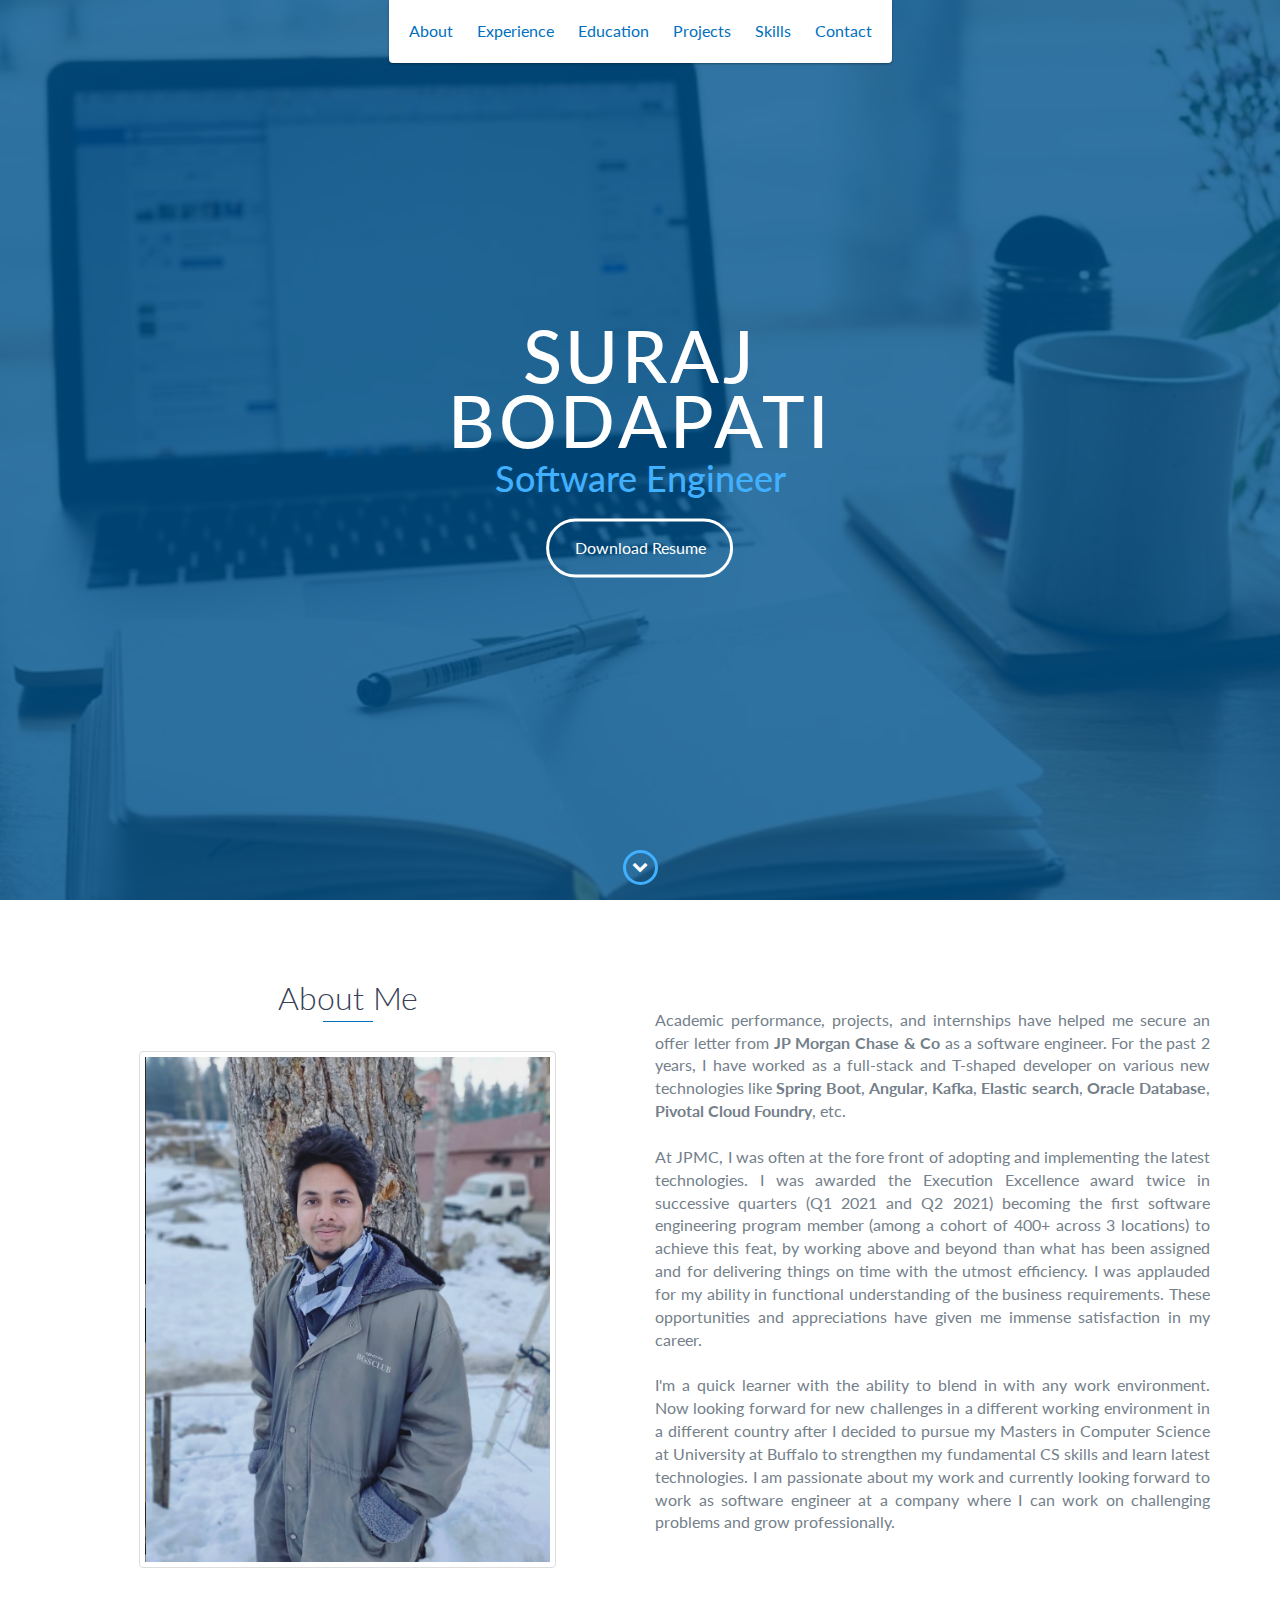
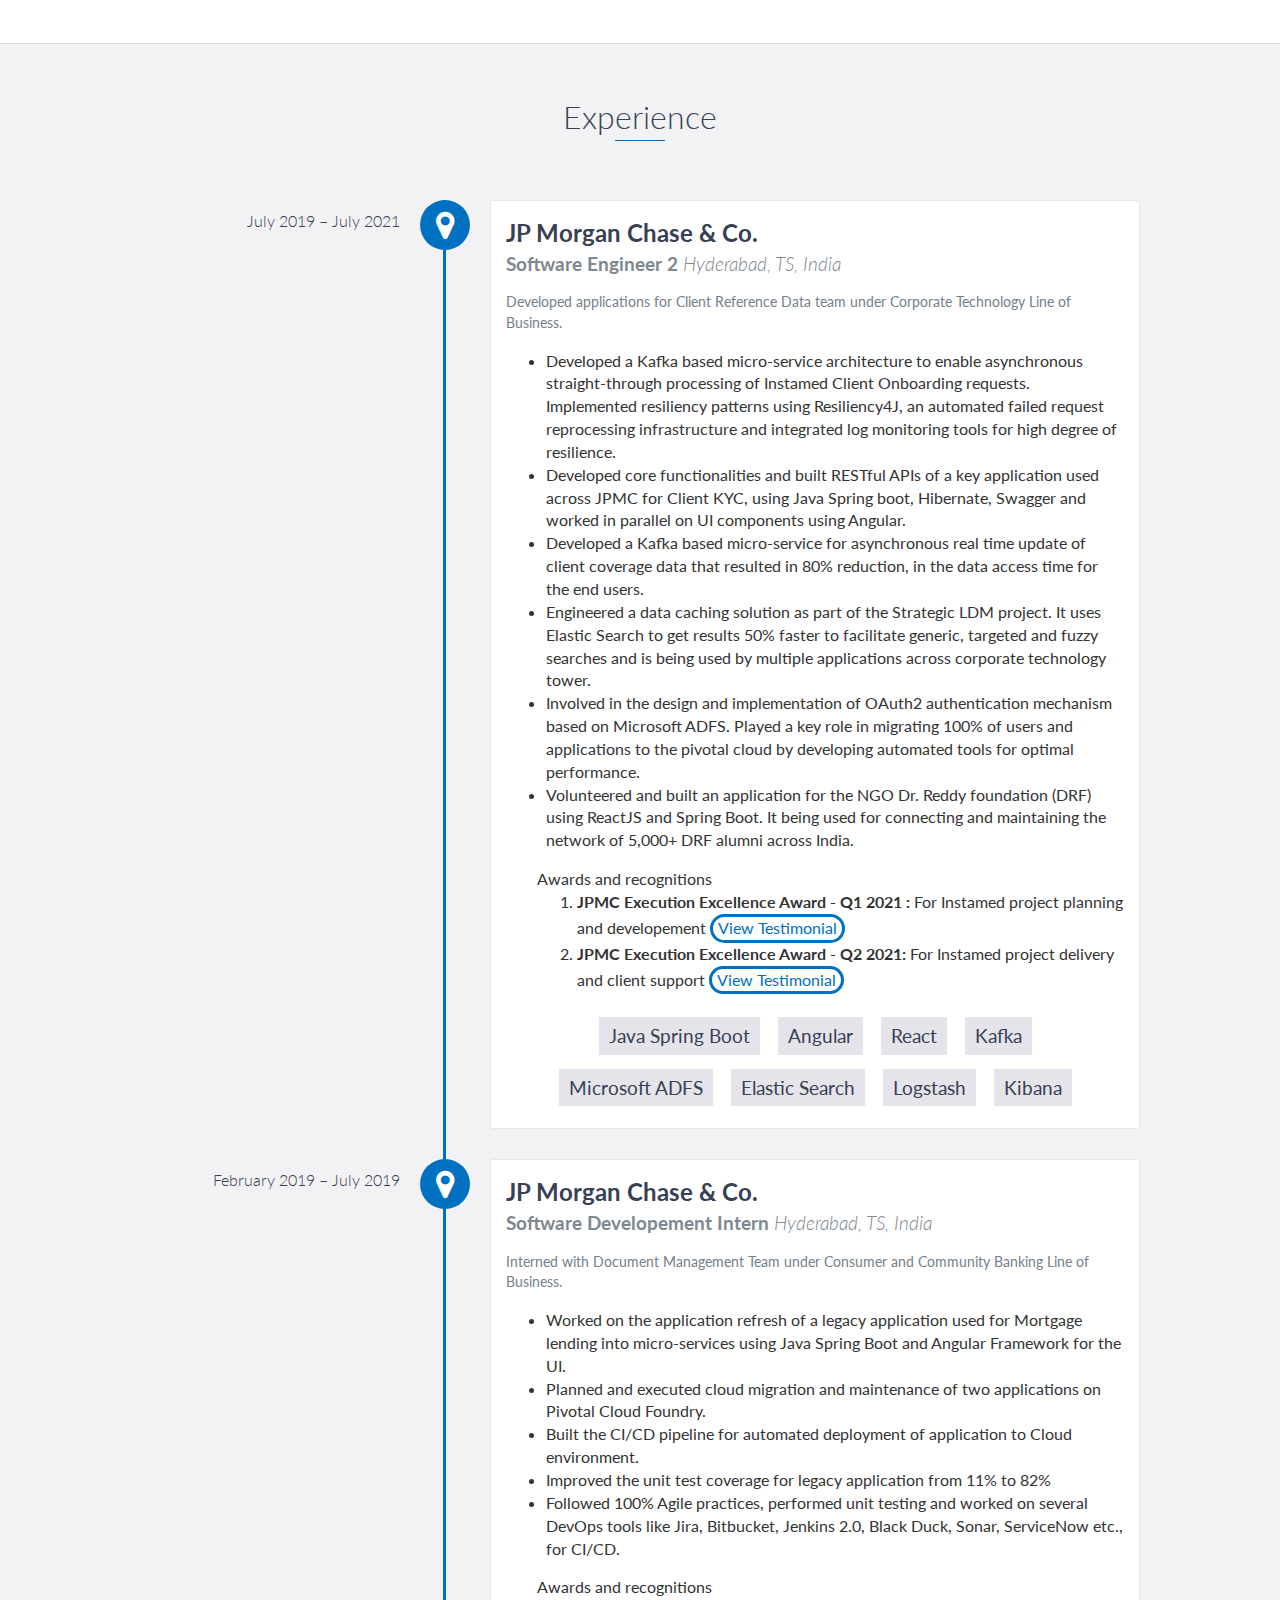
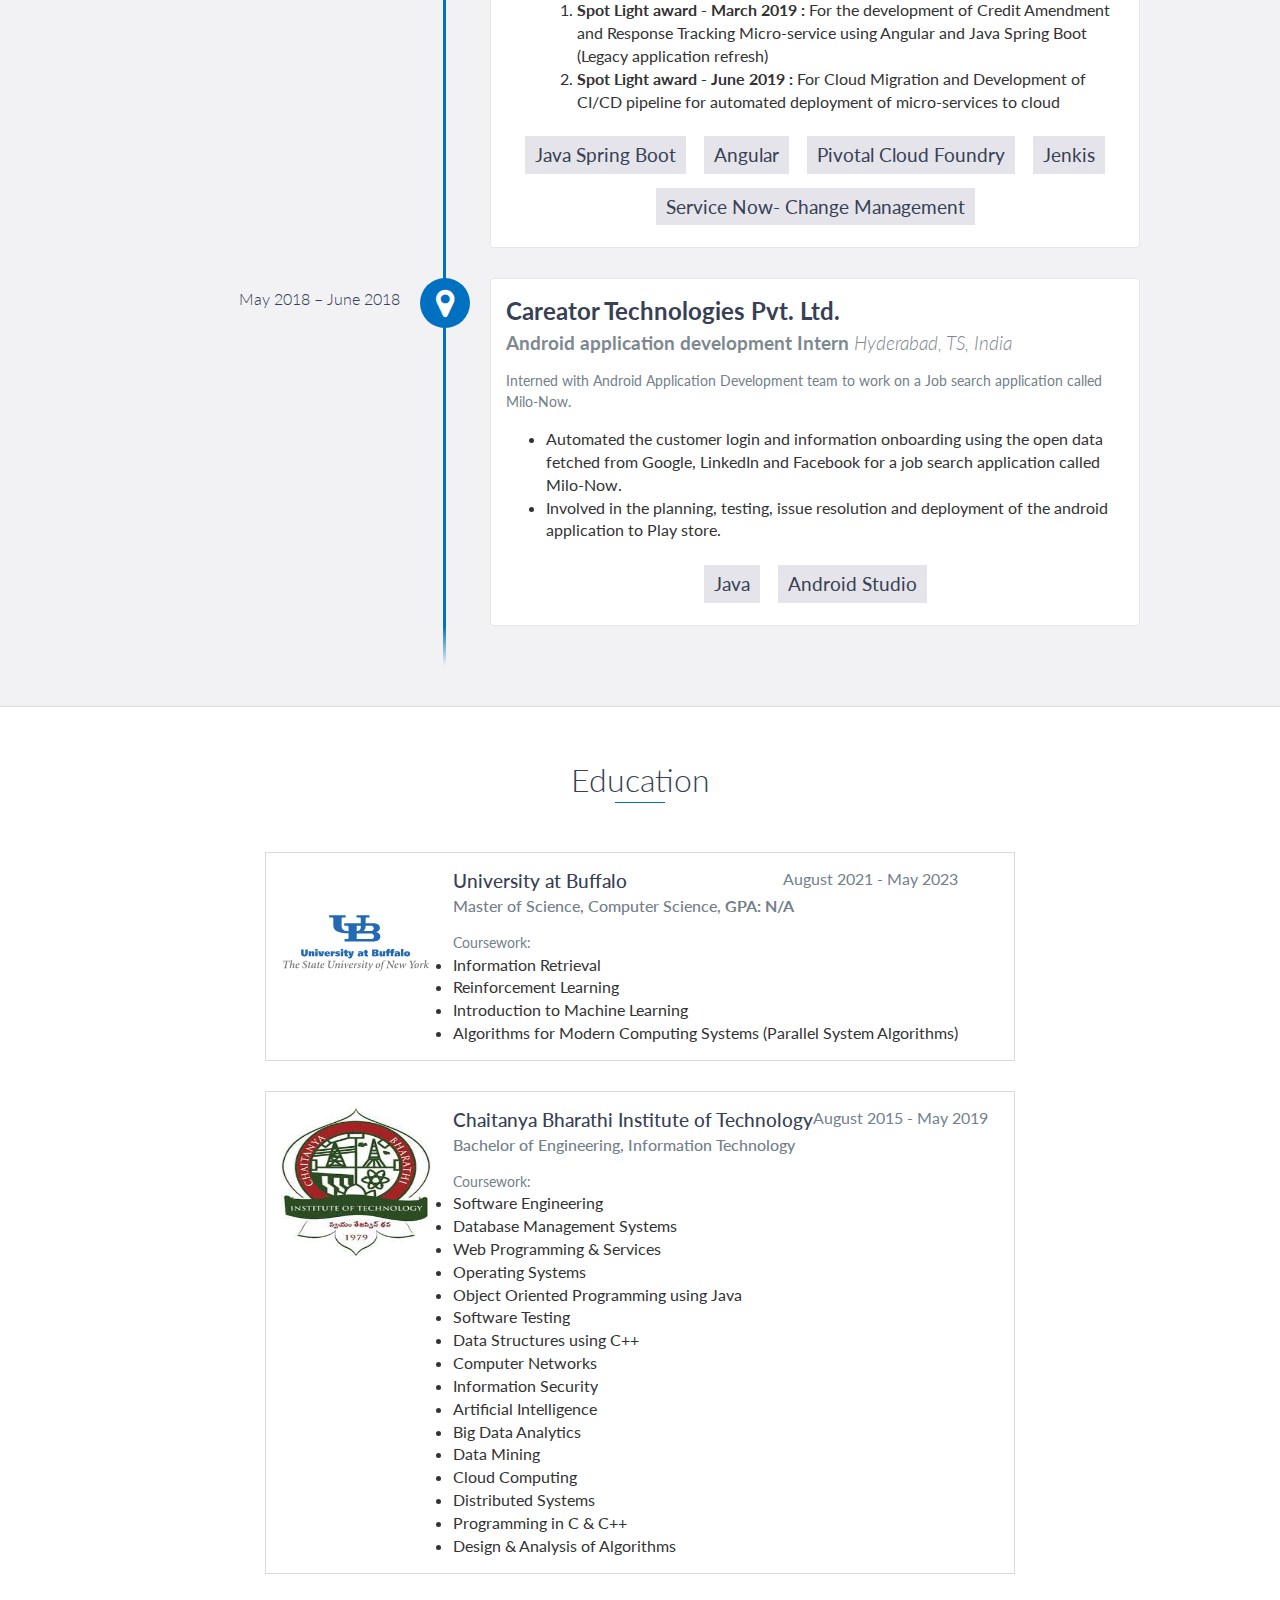
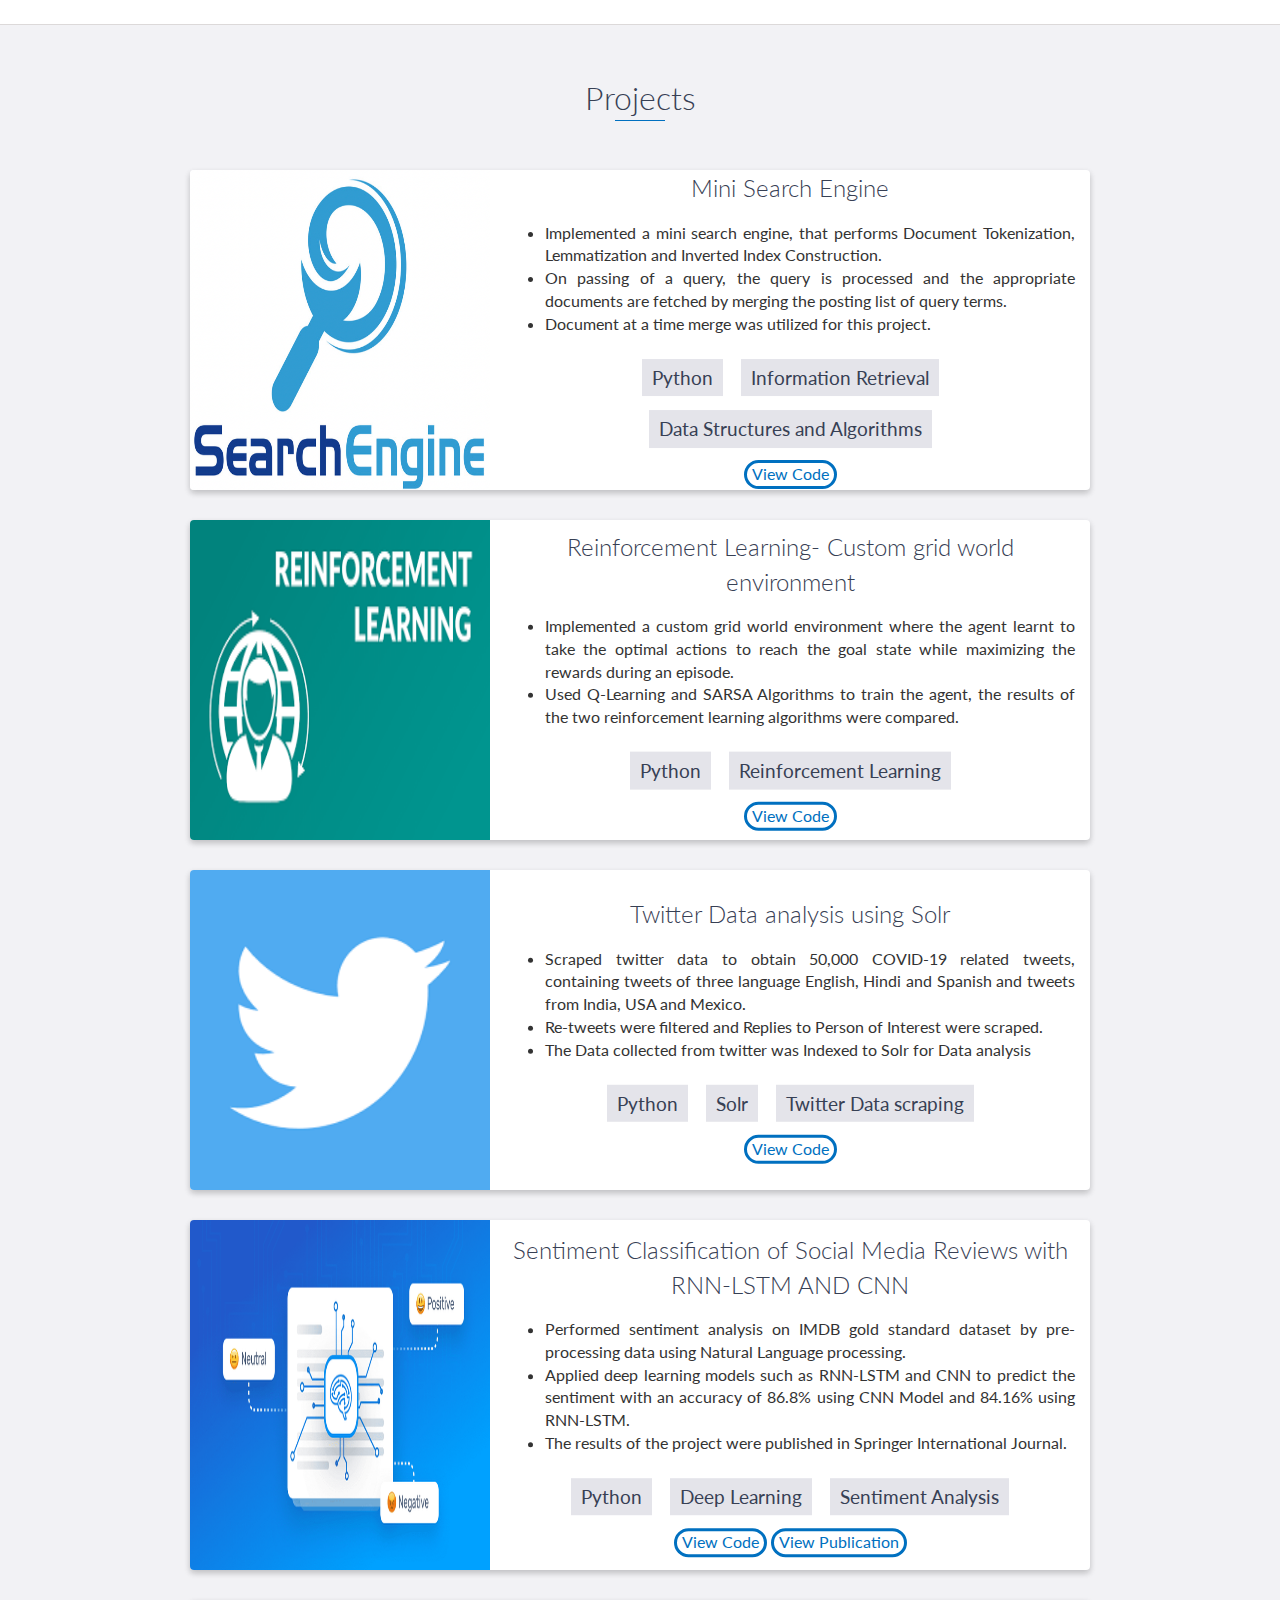
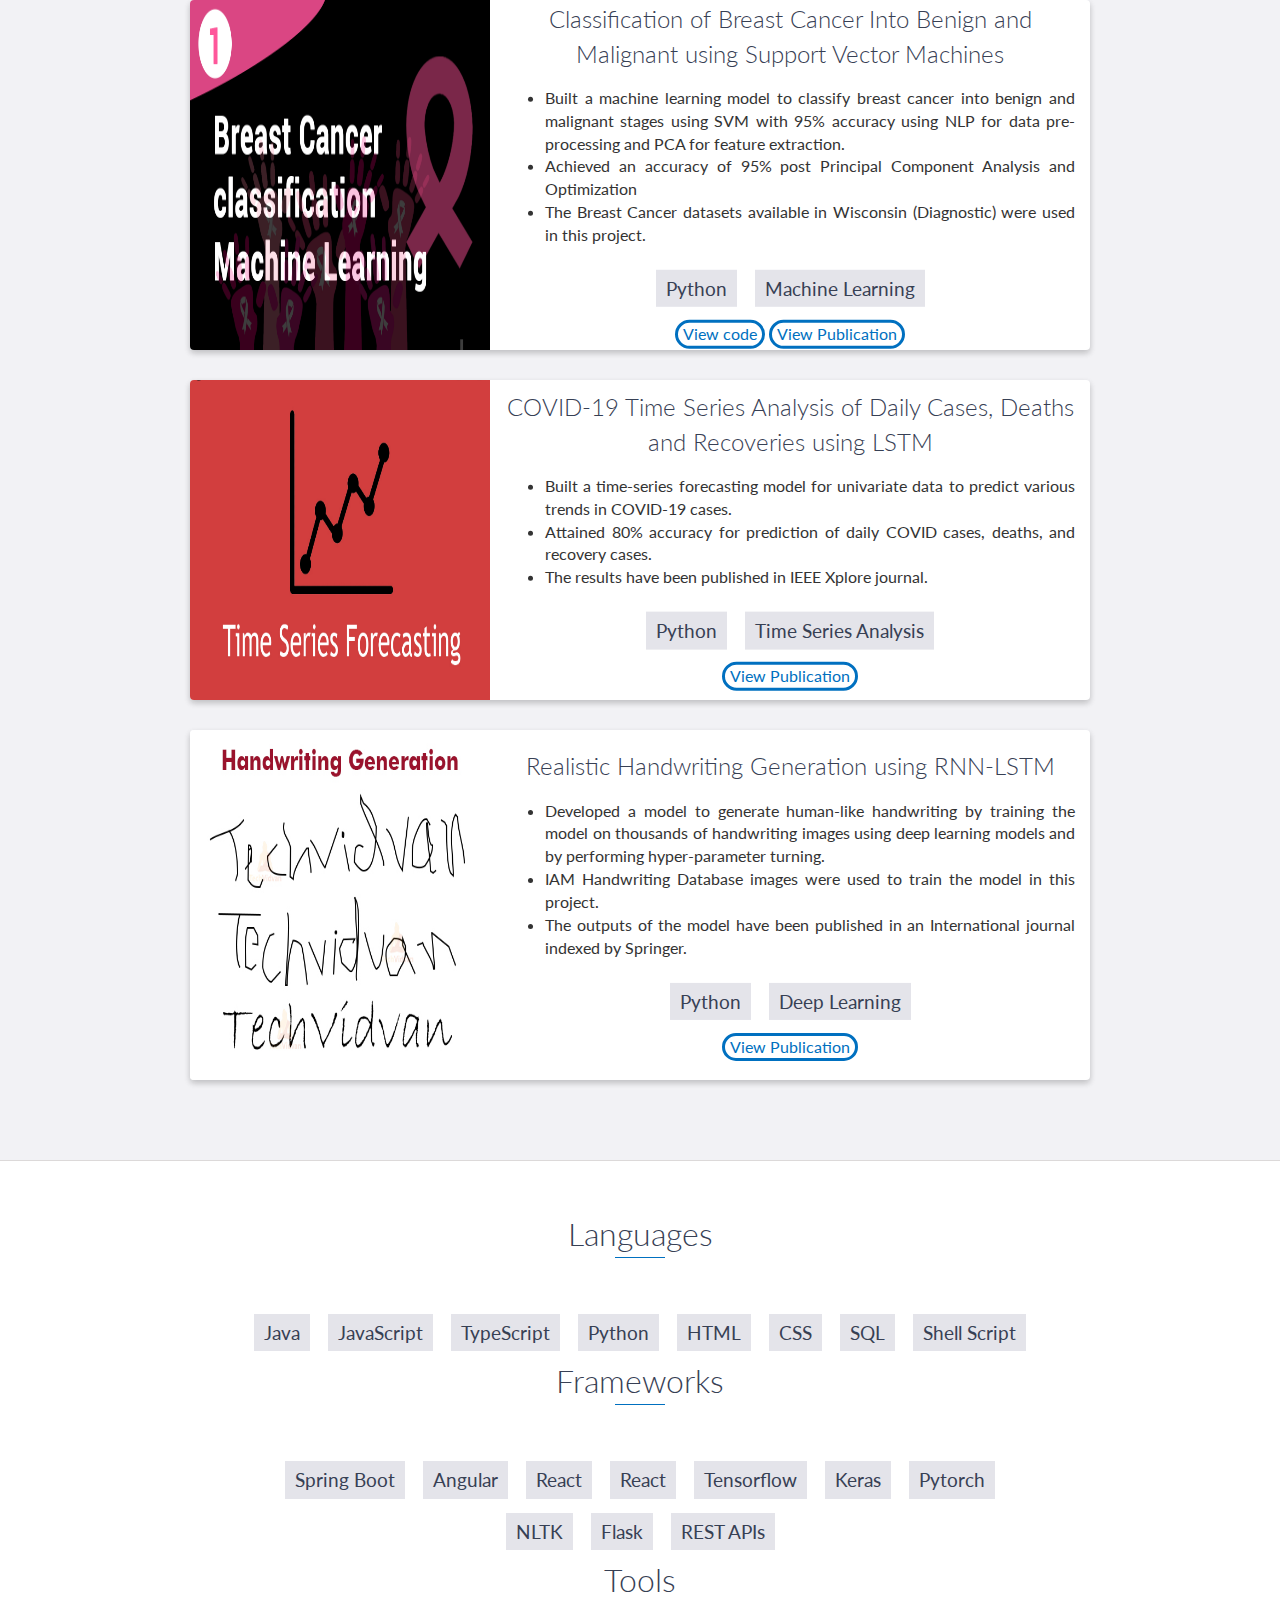
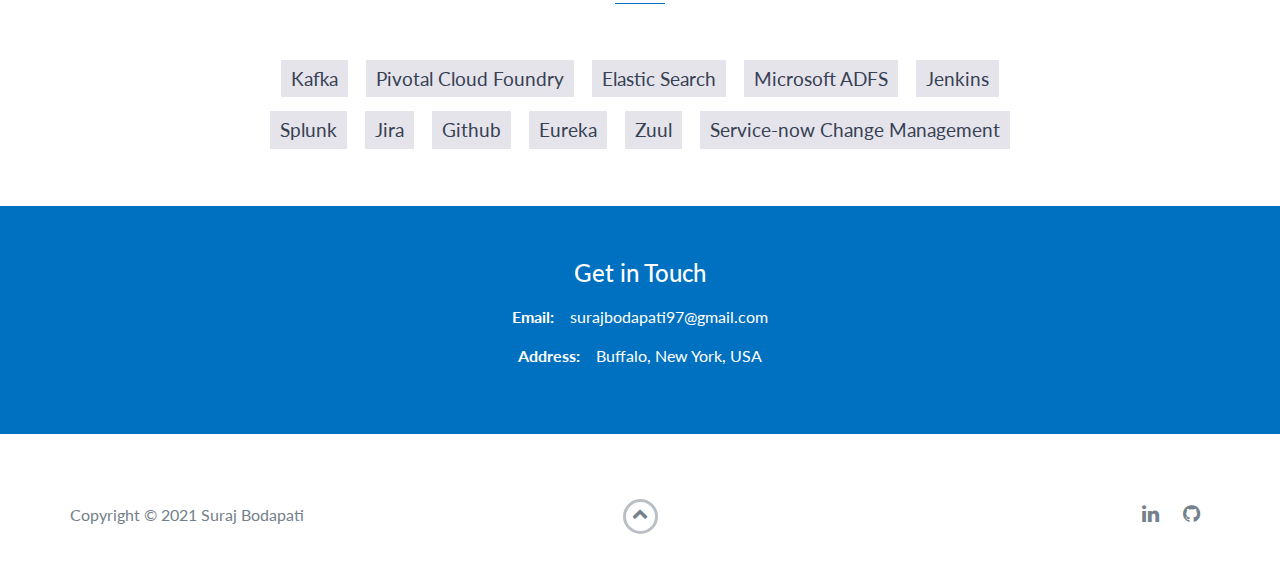
==== index.html @ d5da7426 "project added, small changes made-2" ====
<!DOCTYPE html>
<html class="no-js" lang="en">

<head>
    <meta charset="utf-8">
    <meta http-equiv="X-UA-Compatible" content="IE=edge">
    <meta name="viewport" content="width=device-width, initial-scale=1">
    <title>Suraj Bodapati | Portfolio</title>
	<link rel="shortcut icon" href="images/sj.jpeg" type="image/x-icon">
	<link rel="icon" href="images/sj.jpeg" type="image/x-icon">
    <link href="https://fonts.googleapis.com/css?family=Lato:300,400,700,900" rel="stylesheet">
    <link rel="stylesheet" href="libs/font-awesome/css/font-awesome.min.css">
    <link href="css/bootstrap.min.css" rel="stylesheet">
    <link href="css/styles.css" rel="stylesheet">
    <link rel="stylesheet" href="https://fonts.googleapis.com/icon?family=Material+Icons">

</head>

<body>
    <div id="mobile-menu-open" class="shadow-large">
        <i class="fa fa-bars" aria-hidden="true"></i>
    </div>
    <!-- End #mobile-menu-toggle -->
    <header>
        <div id="mobile-menu-close">
            <span>Close</span> <i class="fa fa-times" aria-hidden="true"></i>
        </div>
        <ul id="menu" class="shadow">
            <li>
                <a href="#about">About</a>
            </li>
            <li>
                <a href="#experience">Experience</a>
            </li>
            <li>
                <a href="#education">Education</a>
            </li>
            <li>
                <a href="#projects">Projects</a>
            </li>
            <li>
                <a href="#skills">Skills</a>
            </li>
            <li>
                <a href="#contact">Contact</a>
            </li>
        </ul>
    </header>
    <!-- End header -->

    <div id="lead">
        <div id="lead-content">
            <h1>Suraj<br>Bodapati</h1>
            <h2>Software Engineer</h2>
            <a href="./Files/Suraj_Bodapati_Resume.pdf" target="_blank" class="btn-rounded-white">Download Resume</a>
        </div>
        <!-- End #lead-content -->

        <div id="lead-overlay"></div>

        <div id="lead-down">
            <span>
                <i class="fa fa-chevron-down" aria-hidden="true"></i>
            </span>
        </div>
        <!-- End #lead-down -->
    </div>
    <!-- End #lead -->

    <div id="about">
        <div class="container">
            <div class="row" style="display: flex; align-items: center;">
                <div class="col-md-6">
                    <div style="display: flex; justify-content: center;">
                        <h2 class="heading">About Me</h2>
                    </div>
                    <div class="self-img" style="display: flex; justify-content: center; " >
                        <img src="./images/Suraj_bls.png" width="75%" style="border: 1px solid #ddd; border-radius: 4px; padding: 5px;">
                    </div>
                </div>
                <div class="col-md-6" style="text-align: justify;">
                    <p>
                        Academic performance, projects, and internships have helped me secure an offer letter
                        from <b>JP Morgan Chase & Co</b> as a software engineer. For the past 2 years, I have worked as a full-stack and T-shaped developer on various new technologies like <b>Spring Boot</b>, <b>Angular</b>, <b>Kafka</b>, <b>Elastic search</b>, <b>Oracle Database</b>, <b>Pivotal Cloud Foundry</b>, etc.
                    </p>
                    <br>
                    <p>
                        At JPMC, I was often at the fore front of adopting and implementing the latest technologies.
                        I was awarded the Execution Excellence award twice in successive quarters (Q1 2021 and Q2 2021) becoming the first software engineering program member (among a cohort of 400+ across 3 locations) to achieve this feat, by working above and beyond than what has been assigned and for delivering things on time with the utmost efficiency. I was applauded for my ability in functional understanding of the business requirements.
                        These opportunities and appreciations have given me immense satisfaction in my career.
                    </p>
                    <br>
                    <p> I'm a quick learner with the ability to blend in with any work environment.
                        Now looking forward for new challenges in a different working environment in a different country after I decided to pursue my Masters in Computer Science at University at Buffalo to
                        strengthen my fundamental CS skills and learn latest technologies.
                        I am passionate about my work and currently looking forward to work as software engineer at a company where I can work on challenging problems and grow professionally.
                    </p>
                </div>
            </div>
        </div>
    </div>
    <!-- End #about -->

    <div id="experience" class="background-alt">
        <h2 class="heading">Experience</h2>
        <div id="experience-timeline">
            <div data-date="July 2019 – July 2021">
                <h3><b>JP Morgan Chase & Co.</b></h3>
                <h4><b>Software Engineer 2 </b> <i>Hyderabad, TS, India</i></h4>
                <p>
                    Developed applications for Client Reference Data team under Corporate Technology Line of Business.
                </p>
                <ul>
                    <li> Developed a Kafka based micro-service architecture to enable asynchronous straight-through processing of Instamed Client Onboarding requests. Implemented resiliency patterns using Resiliency4J, an automated failed request reprocessing infrastructure and integrated log monitoring tools for high degree of resilience.</li>
                    <li> Developed core functionalities and built RESTful APIs of a key application used across JPMC for Client KYC, using Java Spring boot, Hibernate, Swagger and worked in parallel on UI components using Angular.</li>
                    <li> Developed a Kafka based micro-service for asynchronous real time update of client coverage data that resulted in 80% reduction, in the data access time for the end users.</li>
                     <li> Engineered a data caching solution as part of the Strategic LDM project. It uses Elastic Search to get results 50% faster to facilitate generic, targeted and fuzzy searches and is being used by multiple applications across corporate technology tower.</li>
                    <li>Involved in the design and implementation of OAuth2 authentication mechanism based on Microsoft ADFS. Played a key role in migrating 100% of users and applications to the pivotal cloud by developing automated tools for optimal performance.</li>
                    <li> Volunteered and built an application for the NGO Dr. Reddy foundation (DRF) using ReactJS and Spring Boot. It being used for connecting and maintaining the network of 5,000+ DRF alumni across India.</li>
                </ul>
                <div id="awards">
                    <span>Awards and recognitions</span>
                    <ol style="margin-top: 0%;">
                        <li> <b>JPMC Execution Excellence Award - Q1 2021 :</b> For Instamed project planning and developement <a href="./Files/q1.jpeg" target="_blank" class="btn-rounded-mini">View Testimonial</a></li>
                        <li> <b>JPMC Execution Excellence Award - Q2 2021: </b> For Instamed project delivery and client support <a href="./Files/q2.jpeg" target="_blank" class="btn-rounded-mini">View Testimonial</a></li>
                    </ol>
                </div>
                <div id="skills" style="padding:0">
                    <ul>
                        <li>Java Spring Boot</li>
                        <li>Angular</li>
                        <li>React</li>
                        <li>Kafka</li>
                        <li>Microsoft ADFS</li>
                        <li>Elastic Search</li>
                        <li>Logstash</li>
                        <li>Kibana</li>
                    </ul>
                </div>
            </div>

            <div data-date="February 2019 – July 2019">
                <h3><b>JP Morgan Chase & Co.</b></h3>
                <h4><b>Software Developement Intern </b><i>Hyderabad, TS, India</i></h4>
                <p>
                    Interned with Document Management Team under Consumer and Community Banking Line of Business.
                </p>
                <ul>
                    <li> Worked on the application refresh of a legacy application used for Mortgage lending into micro-services using
                        Java Spring Boot and Angular Framework for the UI.</li>
                    <li>Planned and executed cloud migration and maintenance of two applications on Pivotal Cloud Foundry.</li>
                    <li>Built the CI/CD pipeline for automated deployment of application to Cloud environment.</li>
                    <li>Improved the unit test coverage for legacy application from 11% to 82%</li>
                    <li>Followed 100% Agile practices, performed unit testing and worked on several DevOps tools like Jira, Bitbucket,
                        Jenkins 2.0, Black Duck, Sonar, ServiceNow etc., for CI/CD.</li>
                </ul>
                <div id="awards">
                    <span>Awards and recognitions</span>
                    <ol style="margin-top: 0%;">
                        <li> <b>Spot Light award - March 2019 :</b> For the development of Credit Amendment and Response Tracking Micro-service using Angular and Java Spring Boot (Legacy application refresh)  </li>
                        <li> <b>Spot Light award - June 2019 :</b> For Cloud Migration and Development of CI/CD pipeline for automated deployment of micro-services to cloud  </li>
                    </ol>
                </div>
                <div id="skills" style="padding:0">
                    <ul>
                        <li>Java Spring Boot</li>
                        <li>Angular</li>
                        <li>Pivotal Cloud Foundry</li>
                        <li>Jenkis</li>
                        <li>Service Now- Change Management</li>
                    </ul>
                </div>
            </div>

            <div data-date="May 2018 – June 2018">
                <h3><b>Careator Technologies Pvt. Ltd.</b></h3>
                <h4><b>Android application development Intern </b><i>Hyderabad, TS, India</i></h4>
                <p>
                    Interned with Android Application Development team to work on a Job search application called Milo-Now.
                </p>
                <ul>
                    <li> Automated the customer login and information onboarding using the open data fetched from Google, LinkedIn and
                        Facebook for a job search application called Milo-Now.</li>
                    <li>Involved in the planning, testing, issue resolution and deployment of the android application to Play store.</li>
                </ul>
                <div id="skills" style="padding:0">
                    <ul>
                        <li>Java</li>
                        <li>Android Studio</li>
                    </ul>
                </div>
            </div>

        </div>
    </div>
    <!-- End #experience -->

    </div>
    </div>


    <div id="education">
        <h2 class="heading">Education</h2>
        <div>
                <div class="education-block">
                    <img width="150" height="150" src="images/university-at-buffalo.svg" />
                    <div class="education-info">
                        <h3>University at Buffalo</h3>
                        <span class="education-date">August 2021 - May 2023</span>
                        <h4>Master of Science, Computer Science, <b>GPA: N/A </b></h4>
                        <p>
                            Coursework:
                        </p>
                        <li>Information Retrieval</li>
                        <li>Reinforcement Learning</li>
                        <li>Introduction to Machine Learning</li>
                        <li>Algorithms for Modern Computing Systems (Parallel System Algorithms)</li>
                    </div>
                </div>
                <!-- End .education-block -->
        </div>
        <div>
            <div class="education-block">
                <img width="150" height="150" src="images/cbit.jpeg" />
                <div class="education-info">
                    <h3>Chaitanya Bharathi Institute of Technology </h3>
                    <span class="education-date">  August 2015 - May 2019</span>
                    <h4>Bachelor of Engineering, Information Technology</h4>
                    <p>
                        Coursework:
                    </p>
                    <li>Software Engineering</li>
                    <li>Database Management Systems</li>
                    <li>Web Programming & Services</li>
                    <li>Operating Systems</li>
                    <li>Object Oriented Programming using Java</li>
                    <li>Software Testing</li>
                    <li>Data Structures using C++</li>
                    <li>Computer Networks</li>
                    <li>Information Security</li>
                    <li>Artificial Intelligence</li>
                    <li>Big Data Analytics</li>
                    <li>Data Mining</li>
                    <li>Cloud Computing</li>
                    <li>Distributed Systems</li>
                    <li>Programming in C & C++</li>
                    <li>Design & Analysis of Algorithms</li>
                </div>
            </div>
            <!-- End .education-block -->
        </div>

    </div>
    <!-- End #education -->

    <div id="projects" class="background-alt">
        <h2 class="heading">Projects</h2>
        <div class="container">
            <div class="row">
                <div class="project shadow-large">
                    <div class="project-image">
                        <img height="320" width="300" src="images/search_engine.png" />
                    </div>
                    <!-- End .project-image -->
                    <div class="project-info">
                        <h3>Mini Search Engine</h3>
                        <ul style="text-align: justify;">
                            <li>Implemented a mini search engine, that performs Document Tokenization, Lemmatization and Inverted Index Construction.</li>
                            <li>On passing of a query, the query is processed and the appropriate documents are fetched by merging the posting list of query terms. </li>
                            <li>Document at a time merge was utilized for this project.</li>
                        </ul>
                        <div id="skills" style="padding:0">
                            <ul>
                                <li>Python</li>
                                <li>Information Retrieval</li>
                                <li>Data Structures and Algorithms</li>
                            </ul>
                        </div>
                        <a target="_blank" href="https://github.com/lbodapat/Search_Engine_Indexing_Query_Retrieval" class="btn-rounded-mini" style="margin-top: 1%;">View Code</a>
                    </div>
                    <!-- End .project-info -->
                </div>
                <!-- End .project -->


                <div class="project shadow-large">
                    <div class="project-image">
                        <img height="320" width="300" src="images/rl.png" />
                    </div>
                    <!-- End .project-image -->
                    <div class="project-info">
                        <h3>Reinforcement Learning- Custom grid world environment</h3>
                        <ul style="text-align: justify;">
                            <li>Implemented a custom grid world environment where the agent learnt to take the optimal actions to reach the goal state while maximizing the rewards during an episode.</li>
                            <li>Used Q-Learning and SARSA Algorithms to train the agent, the results of the two reinforcement learning algorithms were compared. </li>
                        </ul>
                        <div id="skills" style="padding:0">
                            <ul>
                                <li>Python</li>
                                <li>Reinforcement Learning</li>
                            </ul>
                        </div>
                        <a target="_blank" href="https://github.com/lbodapat/Reinforcement_learning" class="btn-rounded-mini" style="margin-top: 1%;">View Code</a>
                    </div>
                    <!-- End .project-info -->
                </div>
                <!-- End .project -->

                <div class="project shadow-large">
                    <div class="project-image">
                        <img height="320" width="300" src="images/twitter.png" />
                    </div>
                    <!-- End .project-image -->
                    <div class="project-info">
                        <h3>Twitter Data analysis using Solr</h3>
                        <ul style="text-align: justify;">
                            <li>Scraped twitter data to obtain 50,000 COVID-19 related tweets, containing tweets of three language English, Hindi and Spanish and tweets from India, USA and Mexico.</li>
                            <li>Re-tweets were filtered and Replies to Person of Interest were scraped.</li>
                            <li>The Data collected from twitter was Indexed to Solr for Data analysis</li>
                        </ul>
                        <div id="skills" style="padding:0">
                            <ul>
                                <li>Python</li>
                                <li>Solr</li>
                                <li>Twitter Data scraping</li>
                            </ul>
                        </div>
                        <a target="_blank" href="https://github.com/lbodapat/Twitter_data_analysis_using_Solr" class="btn-rounded-mini" style="margin-top: 1%;">View Code</a>
                    </div>
                    <!-- End .project-info -->
                </div>
                <!-- End .project -->

                <div class="project shadow-large">
                    <div class="project-image">
                        <img height="350" width="300"  src="images/sentiment_analysis_machine_learning-thumbnail2.png" />
                    </div>
                    <!-- End .project-image -->
                    <div class="project-info">
                        <h3>Sentiment Classification of Social Media Reviews with RNN-LSTM AND CNN</h3>
                        <ul style="text-align: justify;">
                            <li>Performed sentiment analysis on IMDB gold standard dataset by pre-processing data using Natural Language processing.</li>
                            <li>Applied deep learning models such as RNN-LSTM and CNN to predict the sentiment with an accuracy of 86.8% using CNN Model and 84.16% using RNN-LSTM. </li>
                            <li>The results of the project were published in Springer International Journal.</li>
                        </ul>
                        <div id="skills" style="padding:0">
                            <ul>
                                <li>Python</li>
                                <li>Deep Learning</li>
                                <li>Sentiment Analysis</li>
                            </ul>
                        </div>
                        <a target="_blank" href="https://github.com/lbodapat/Sentiment-Analysis-of-Movie-Reviews-using-RNN-LSTM-and-CNN-master" class="btn-rounded-mini" style="margin-top: 1%;">View Code</a>
                        <a target="_blank" href="https://link.springer.com/chapter/10.1007/978-981-33-6919-1_4" class="btn-rounded-mini" style="margin-top: 1%;">View Publication</a>
                    </div>
                    <!-- End .project-info -->
                </div>
                <!-- End .project -->

                <div class="project shadow-large">
                    <div class="project-image">
                        <img height="350" width="300" src="images/bc.png" />
                    </div>
                    <!-- End .project-image -->
                    <div class="project-info">
                        <h3>Classification of Breast Cancer Into Benign and Malignant using Support Vector Machines</h3>
                        <ul style="text-align: justify;">
                            <li> Built a machine learning model to classify breast cancer into benign and malignant stages using SVM with 95% accuracy
                                using NLP for data pre-processing and PCA for feature extraction.</li>
                            <li>Achieved an accuracy of 95% post Principal Component Analysis and Optimization</li>
                            <li>The Breast Cancer datasets available in Wisconsin (Diagnostic) were used in this project.</li>
                        </ul>
                        <div id="skills" style="padding:0">
                            <ul>
                                <li>Python</li>
                                <li>Machine Learning</li>
                            </ul>
                        </div>
                        <a target="_blank" href="https://github.com/lbodapat/Breast-Cancer-stage-prediction-using-SVM" class="btn-rounded-mini" style="margin-top: 1%;">View code</a>
                        <a target="_blank" href="./Files/paper.pdf" class="btn-rounded-mini" style="margin-top: 1%;">View Publication</a>
                    </div>
                    <!-- End .project-info -->
                </div>
                <!-- End .project -->

                <div class="project shadow-large">
                    <div class="project-image">
                        <img width="300" height="320" src="images/tsf.png" />
                    </div>
                    <!-- End .project-image -->
                    <div class="project-info">
                        <h3>COVID-19 Time Series Analysis of Daily Cases, Deaths and Recoveries using LSTM</h3>
                        <ul style="text-align: justify;">
                            <li>Built a time-series forecasting model for univariate data to predict various trends in COVID-19 cases.</li>
                            <li>Attained 80% accuracy for prediction of daily COVID cases, deaths, and recovery cases. </li>
                            <li>The results have been published in IEEE Xplore journal.</li>
                        </ul>
                        <div id="skills" style="padding:0">
                            <ul>
                                <li>Python</li>
                                <li>Time Series Analysis</li>
                            </ul>
                        </div>
                        <a target="_blank" href="https://ieeexplore.ieee.org/document/9250863" class="btn-rounded-mini" style="margin-top: 1%;">View Publication</a>
                    </div>
                    <!-- End .project-info -->
                </div>
                <!-- End .project -->

                <div class="project shadow-large">
                    <div class="project-image">
                        <img height="350" width="300" src="images/Handwriting-Generation.jpeg" />
                    </div>
                    <!-- End .project-image -->
                    <div class="project-info">
                        <h3>Realistic Handwriting Generation using RNN-LSTM</h3>
                        <ul style="text-align: justify;">
                            <li>Developed a model to generate human-like handwriting by training the model on thousands of handwriting images using
                                deep learning models and by performing hyper-parameter turning. </li>
                            <li>IAM Handwriting Database images were used to train the model in this project.</li>
                            <li>The outputs of the model have been published in an International journal indexed by Springer.</li>
                        </ul>
                        <div id="skills" style="padding:0">
                            <ul>
                                <li>Python</li>
                                <li>Deep Learning</li>
                            </ul>
                        </div>
                        <a target="_blank" href="https://link.springer.com/chapter/10.1007/978-981-15-1480-7_55" class="btn-rounded-mini" style="margin-top: 1%;">View Publication</a>
                    </div>
                    <!-- End .project-info -->
                </div>
                <!-- End .project -->

<!--                <div class="project shadow-large">-->
<!--                    <div class="project-image">-->
<!--                        <img height="350" width="300" src="images/twitter.png" />-->
<!--                    </div>-->
<!--                    &lt;!&ndash; End .project-image &ndash;&gt;-->
<!--                    <div class="project-info">-->
<!--                        <h3>Twitter Data Sentiment Analysis</h3>-->
<!--                        <ul style="text-align: justify;">-->
<!--                            <li>Performed Sentiment Analysis on Twitter live data using various Machine Learning Models from NLTK Framework and compared the results of different models used</li>-->
<!--                        </ul>-->
<!--                        <div id="skills" style="padding:0">-->
<!--                            <ul>-->
<!--                                <li>Python</li>-->
<!--                                <li>NLTK</li>-->
<!--                            </ul>-->
<!--                        </div>-->
<!--                        <a target="_blank" href="https://github.com/lbodapat/Sentiment-Analysis-on-Twitter-Data-master" class="btn-rounded-mini" style="margin-top: 1%;">View Code</a>-->
<!--                    </div>-->
<!--                    &lt;!&ndash; End .project-info &ndash;&gt;-->
<!--                </div>-->
                <!-- End .project -->
                
            </div>
        </div>
    </div>
    <!-- End #projects -->

    <div id="skills">
        <h2 class="heading">Languages</h2>
        <ul>
            <li>Java</li>
            <li>JavaScript</li>
            <li>TypeScript</li>
            <li>Python</li>
            <li>HTML</li>
            <li>CSS</li>
            <li>SQL</li>
            <li>Shell Script</li>
        </ul>
        <h2 class="heading">Frameworks</h2>
        <ul>
            <li>Spring Boot</li>
            <li>Angular</li>
            <li>React</li>
            <li>React</li>
            <li>Tensorflow</li>
            <li>Keras</li>
            <li>Pytorch</li>
            <li>NLTK</li>
            <li>Flask</li>
            <li>REST APIs</li>
        </ul>
        <h2 class="heading">Tools</h2>
        <ul>
            <li>Kafka</li>
            <li>Pivotal Cloud Foundry</li>
            <li>Elastic Search</li>
            <li>Microsoft ADFS</li>
            <li>Jenkins</li>
            <li>Splunk</li>
            <li>Jira</li>
            <li>Github</li>
            <li>Eureka</li>
            <li>Zuul</li>
            <li>Service-now Change Management</li>
        </ul>
    </div>
    <!-- End #skills -->

    <div id="contact">
        <div id="contact-container">
            <h2>Get in Touch</h2>
            <div style="color: #FFF;">
                <p><b style="font-weight: 700;">Email:</b> <span> </span>&ensp; surajbodapati97@gmail.com</p>
                <p><b style="font-weight: 700;">Address:</b> <span> </span>&ensp; Buffalo, New York, USA</p>
            </div>
        </div>
    </div>
    <!-- End #contact -->

    <footer>
        <div class="container">
            <div class="row">
                <div class="col-sm-5 copyright">
                    <p>
                        Copyright &copy; 2021 Suraj Bodapati
                    </p>
                </div>
                <div class="col-sm-2 top">
                    <span id="to-top">
                        <i class="fa fa-chevron-up" aria-hidden="true"></i>
                    </span>
                </div>
                <div class="col-sm-5 social">
                    <ul>
                        <li>
                            <a href="https://www.linkedin.com/in/suraj-bls/" target="_blank"><i class="fa fa-linkedin" aria-hidden="true"></i></a>
                        </li>
                        <li>
                            <a href="https://github.com/lbodapat" target="_blank"><i class="fa fa-github" aria-hidden="true"></i></a>
                        </li>
                    </ul>
                </div>
            </div>
        </div>
    </footer>
    <!-- End footer -->

    <script src="https://ajax.googleapis.com/ajax/libs/jquery/1.12.4/jquery.min.js"></script>
    <script src="js/scripts.min.js"></script>
</body>

</html>
---- css/styles.css ----
body{font-family:'Lato', sans-serif;font-size:16px}body.active{overflow:hidden;z-index:-1}.no-js #experience-timeline>div{background:#fff;padding:10px;margin-bottom:10px;border:1px solid #dcd9d9}.no-js #experience-timeline>div h3{font-size:1.5em;font-weight:300;color:#374054;display:inline-block;margin:0}.no-js #experience-timeline>div h4{font-size:1.2em;font-weight:300;color:#7e8890;margin:0 0 15px 0}.no-js #experience-timeline>div p{color:#74808a;font-size:0.9em;margin:0}.no-js #experience-timeline:before,.no-js #experience-timeline:after{content:none}@keyframes dropHeader{0%{transform:translateY(-100%)}100%{transform:translateY(0)}}header{position:absolute;top:0;left:0;right:0;text-align:center;z-index:10;animation-name:dropHeader;animation-iteration-count:1;animation-timing-function:ease;animation-duration:0.75s}header ul{display:inline-block;background:#fff;text-align:center;padding:10px;margin:0;border-bottom-right-radius:4px;border-bottom-left-radius:4px}header li{display:inline-block}header a{display:block;color:#0070c0;padding:10px}header a:hover{color:#00528d;text-decoration:none;background:#eee;border-radius:4px}header a:focus{color:#0070c0;text-decoration:none}header.active{display:block}header.sticky{position:fixed;z-index:999}#menu.active{display:block}#mobile-menu-open{display:none;cursor:pointer;position:fixed;right:15px;top:10px;color:#0070c0;font-size:1.5em;z-index:20;padding:0 7px;border-radius:4px;background:#fff}#mobile-menu-close{display:none;text-align:right;width:100%;background:#fff;font-size:1.5em;padding-right:15px;padding-top:10px;cursor:pointer;color:#0070c0}#mobile-menu-close span{font-size:0.5em;text-transform:uppercase}#mobile-menu-close i{vertical-align:middle}footer{padding:50px 0}.copyright{padding-top:20px}.copyright p{margin:0;color:#74808a}.top{text-align:center}.top span{cursor:pointer;display:block;margin:15px auto 0 auto;width:35px;height:35px;border-radius:50%;border:3px solid #b9bfc4;text-align:center}.top i{color:#74808a}.social{text-align:right}.social ul{margin:5px 0 0 0;padding:0}.social li{display:inline-block;font-size:1.25em;list-style:none}.social a{display:block;color:#74808a;padding:10px}.social a:hover{color:#0070c0}.btn-rounded-white{display:inline-block;color:#fff;padding:15px 25px;border:3px solid #fff;border-radius:30px;transition:.5s ease all}.btn-rounded-white:hover{color:#0070c0;background:#fff;text-decoration:none}.btn-rounded-mini{display:inline-block;color:#0070c0;padding:0px 5px;border:3px solid #0070c0;border-radius:30px;background-color:#fff;transition:.5s ease all}.btn-rounded-mini:hover{color:#fff;background:#0070c0;text-decoration:none}.shadow{box-shadow:0 1px 3px rgba(0,0,0,0.12),0 1px 2px rgba(0,0,0,0.24)}.shadow-large{box-shadow:0 3px 6px rgba(0,0,0,0.08),0 3px 6px rgba(0,0,0,0.15)}.heading{position:relative;display:inline-block;font-size:2em;font-weight:300;margin:0 0 30px 0}.heading:after{position:absolute;content:'';top:100%;height:1px;width:50px;left:0;right:0;margin:0 auto;background:#0070c0}.background-alt{background:#f2f2f5}#lead{position:relative;height:100vh;min-height:500px;max-height:1080px;background:url(../images/lead-bg.jpg);background-size:cover;padding:15px;overflow:hidden}#lead-content{position:absolute;z-index:10;top:50%;left:50%;transform:translate(-50%, -50%);text-align:center}#lead-content h1,#lead-content h2{margin:0}#lead-content h1{color:#fff;font-weight:500;font-size:4.5em;text-transform:uppercase;letter-spacing:0.05em;line-height:0.9em}#lead-content h2{color:#41b0ff;font-weight:500;font-size:2.25em;margin-bottom:15px}#lead-overlay{position:absolute;height:100%;width:100%;top:0;right:0;bottom:0;left:0;background:rgba(0,82,141,0.8);z-index:1}#lead-down{position:absolute;left:0;right:0;width:100%;text-align:center;z-index:10;bottom:15px;color:#fff}#lead-down span{cursor:pointer;display:block;margin:0 auto;width:35px;height:35px;border-radius:50%;border:3px solid #41b0ff;text-align:center}#lead-down i{animation:pulsate 1.5s ease;animation-iteration-count:infinite;padding-top:5px}@keyframes pulsate{0%{transform:scale(1, 1)}50%{transform:scale(1.2, 1.2)}100%{transform:scale(1, 1)}}#about{padding:75px 15px;border-bottom:1px solid #dcd9d9}#about h2{color:#374054}#about p{color:#74808a;margin:0}#experience{padding:50px 15px;text-align:center;border-bottom:1px solid #dcd9d9}#experience h2{color:#374054}#experience-timeline{margin:30px auto 0 auto;position:relative;max-width:1000px}#experience-timeline:before{position:absolute;content:'';top:0;bottom:0;left:303px;right:auto;height:100%;width:3px;background:#0070c0;z-index:0}#experience-timeline:after{position:absolute;content:'';width:3px;height:40px;background:#0070c0;background:linear-gradient(to bottom, #0070c0, rgba(0,112,192,0));top:100%;left:303px}.vtimeline-content{margin-left:350px;background:#fff;border:1px solid #e6e6e6;padding:15px;border-radius:3px;text-align:left}.vtimeline-content h3{font-size:1.5em;font-weight:300;color:#374054;display:inline-block;margin:0}.vtimeline-content h4{font-size:1.2em;font-weight:300;color:#7e8890;margin:0 0 15px 0}.vtimeline-content p{color:#74808a;font-size:0.9em;margin:0}.vtimeline-point{position:relative;display:block;vertical-align:top;margin-bottom:30px}.vtimeline-icon{position:relative;color:#fff;width:50px;height:50px;background:#0070c0;border-radius:50%;float:left;z-index:99;margin-left:280px}.vtimeline-icon i{display:block;font-size:2em;margin-top:10px}.vtimeline-date{width:260px;text-align:right;position:absolute;left:0;top:10px;font-weight:300;color:#374054}#awards{margin-left:5%}#education{padding:50px 15px 20px 15px;border-bottom:1px solid #dcd9d9;text-align:center}#education h2{color:#374054;margin-bottom:50px}.education-block{max-width:750px;margin:0 auto 30px auto;padding:15px;border:1px solid #dcd9d9;text-align:left;display:flex}.education-block h3{font-weight:500;float:left;margin:0;color:#374054}.education-block span{color:#74808a;float:right}.education-block h4{color:#74808a;clear:both;font-weight:500;margin:0 0 15px 0}.education-block p,.education-block ul{margin:0;color:#74808a;font-size:0.9em}.education-block ul{padding:0 0 0 15px}.education-info{margin-left:3%}.extra-margin{margin-left:223px}#projects{padding:50px 15px;border-bottom:1px solid #dcd9d9;text-align:center}#projects h2{color:#374054;margin-bottom:50px}.project{position:relative;max-width:900px;margin:0 auto 30px auto;overflow:hidden;background:#fff;border-radius:4px}.project-image{float:left}.project-info{position:absolute;top:50%;transform:translateY(-50%);margin-left:300px;padding:15px}.project-info h3{font-size:1.5em;font-weight:300;color:#374054;margin:0 0 15px 0}.project-info p{color:#74808a;margin:0 0 15px 0;font-size:0.9em}.no-image .project-info{position:relative;margin:0;padding:30px 15px;transform:none}#more-projects{display:none}#dual-link{display:flex;justify-content:space-around;margin-top:1%}#skills{padding:50px 15px;text-align:center}#skills h2{color:#374054;margin-bottom:50px}#skills ul{display:block;margin:0 auto;padding:0;max-width:800px}#skills li{display:inline-block;margin:7px;padding:5px 10px;color:#374054;background:#e4e4ea;list-style:none;cursor:default;font-size:1.2em}#contact{padding:50px 15px;background:#0070c0;text-align:center}#contact h2{margin:0 0 15px 0;color:#fff;font-weight:500}#contact-form{max-width:500px;margin:0 auto}#contact-form input,#contact-form textarea{display:block;width:100%;padding:10px;border-radius:4px;border:none;margin-bottom:10px;background:#004374;color:#fff;transition:.5s ease all}#contact-form input::-webkit-input-placeholder,#contact-form textarea::-webkit-input-placeholder{color:#fff}#contact-form input:-moz-placeholder,#contact-form textarea:-moz-placeholder{color:#fff;opacity:1}#contact-form input::-moz-placeholder,#contact-form textarea::-moz-placeholder{color:#fff;opacity:1}#contact-form input:-ms-input-placeholder,#contact-form textarea:-ms-input-placeholder{color:#fff}#contact-form input:focus,#contact-form textarea:focus{outline:none;background:#002641}#contact-form textarea{height:150px;resize:none}#contact-form button{display:block;width:100%;background:#fff;border-radius:4px;padding:5px 10px;border:none;color:#0070c0;font-weight:700;box-shadow:0 1px 3px rgba(0,0,0,0.12),0 1px 2px rgba(0,0,0,0.24);transition:.5s ease all}#contact-form button:hover{box-shadow:0 10px 20px rgba(0,0,0,0.19),0 6px 6px rgba(0,0,0,0.23)}.optional-section{padding:50px 15px;text-align:center;border-top:1px solid #dcd9d9}.optional-section h2{color:#374054}.optional-section-block{max-width:700px;margin:0 auto 30px auto;padding:15px;border:1px solid #dcd9d9;background:#fff;text-align:left}.optional-section-block h3{font-weight:500;margin:0 0 15px 0;color:#374054}.optional-section-block h4{color:#74808a;clear:both;font-weight:500;margin:0 0 15px 0}.optional-section-block p,.optional-section-block ul{margin:0 0 15px 0;color:#74808a;font-size:0.9em}.optional-section-block ul{padding:0 0 0 15px}@media only screen and (max-width: 750px){#experience-timeline:before,#experience-timeline:after{left:23px}.vtimeline-date{width:auto;text-align:left;position:relative;margin-bottom:15px;display:block;margin-left:70px}.vtimeline-icon{margin-left:0}.vtimeline-content{margin-left:70px}}@media only screen and (max-width: 992px){#lead{height:auto;min-height:auto;max-height:auto;padding:100px 15px}#lead-content{position:relative;transform:none;left:auto;top:auto}#lead-content h1{font-size:3em}#lead-content h2{font-size:1.75em}#about{text-align:center}#about p{text-align:left}}@media only screen and (max-width: 768px){header{position:fixed;display:none;z-index:999;animation:none;bottom:0;height:100%}#mobile-menu-open,#mobile-menu-close{display:block}#menu{height:100%;overflow-y:auto;box-shadow:none;border-radius:0;width:100%}#menu li{display:block;margin-bottom:10px}#lead-content h1{font-size:2em}#lead-content h2{font-size:1.3em}#lead-content a{padding:10px 20px}#lead-down{display:none}.education-block h3,.education-block span{float:none}.project-image{display:none}.project-info{position:relative;margin:0;padding:30px 15px;top:auto;transform:none}footer{text-align:center}.social{text-align:center}}@media only screen and (max-width: 480px){#lead-content h1{font-size:1.5em}#lead-content h2{font-size:1em}#lead-content a{font-size:0.9em;padding:5px 10px}}
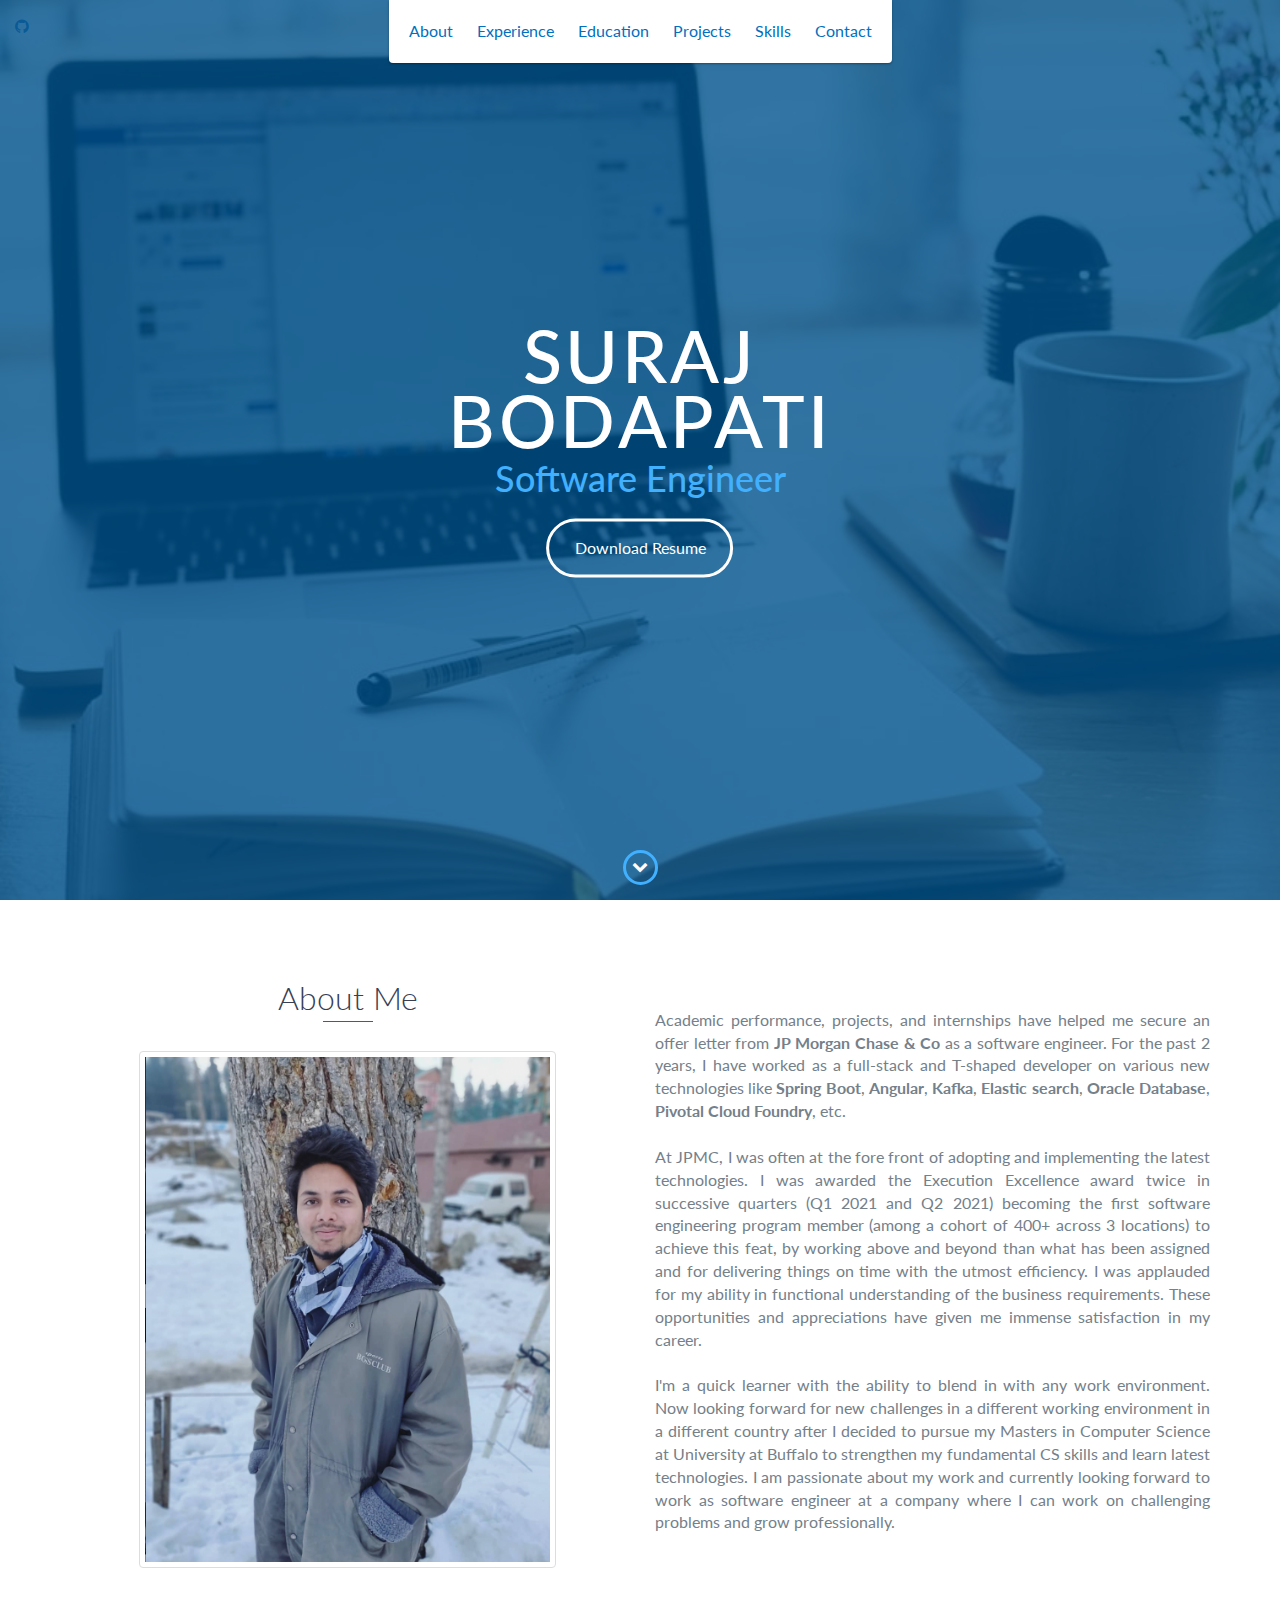
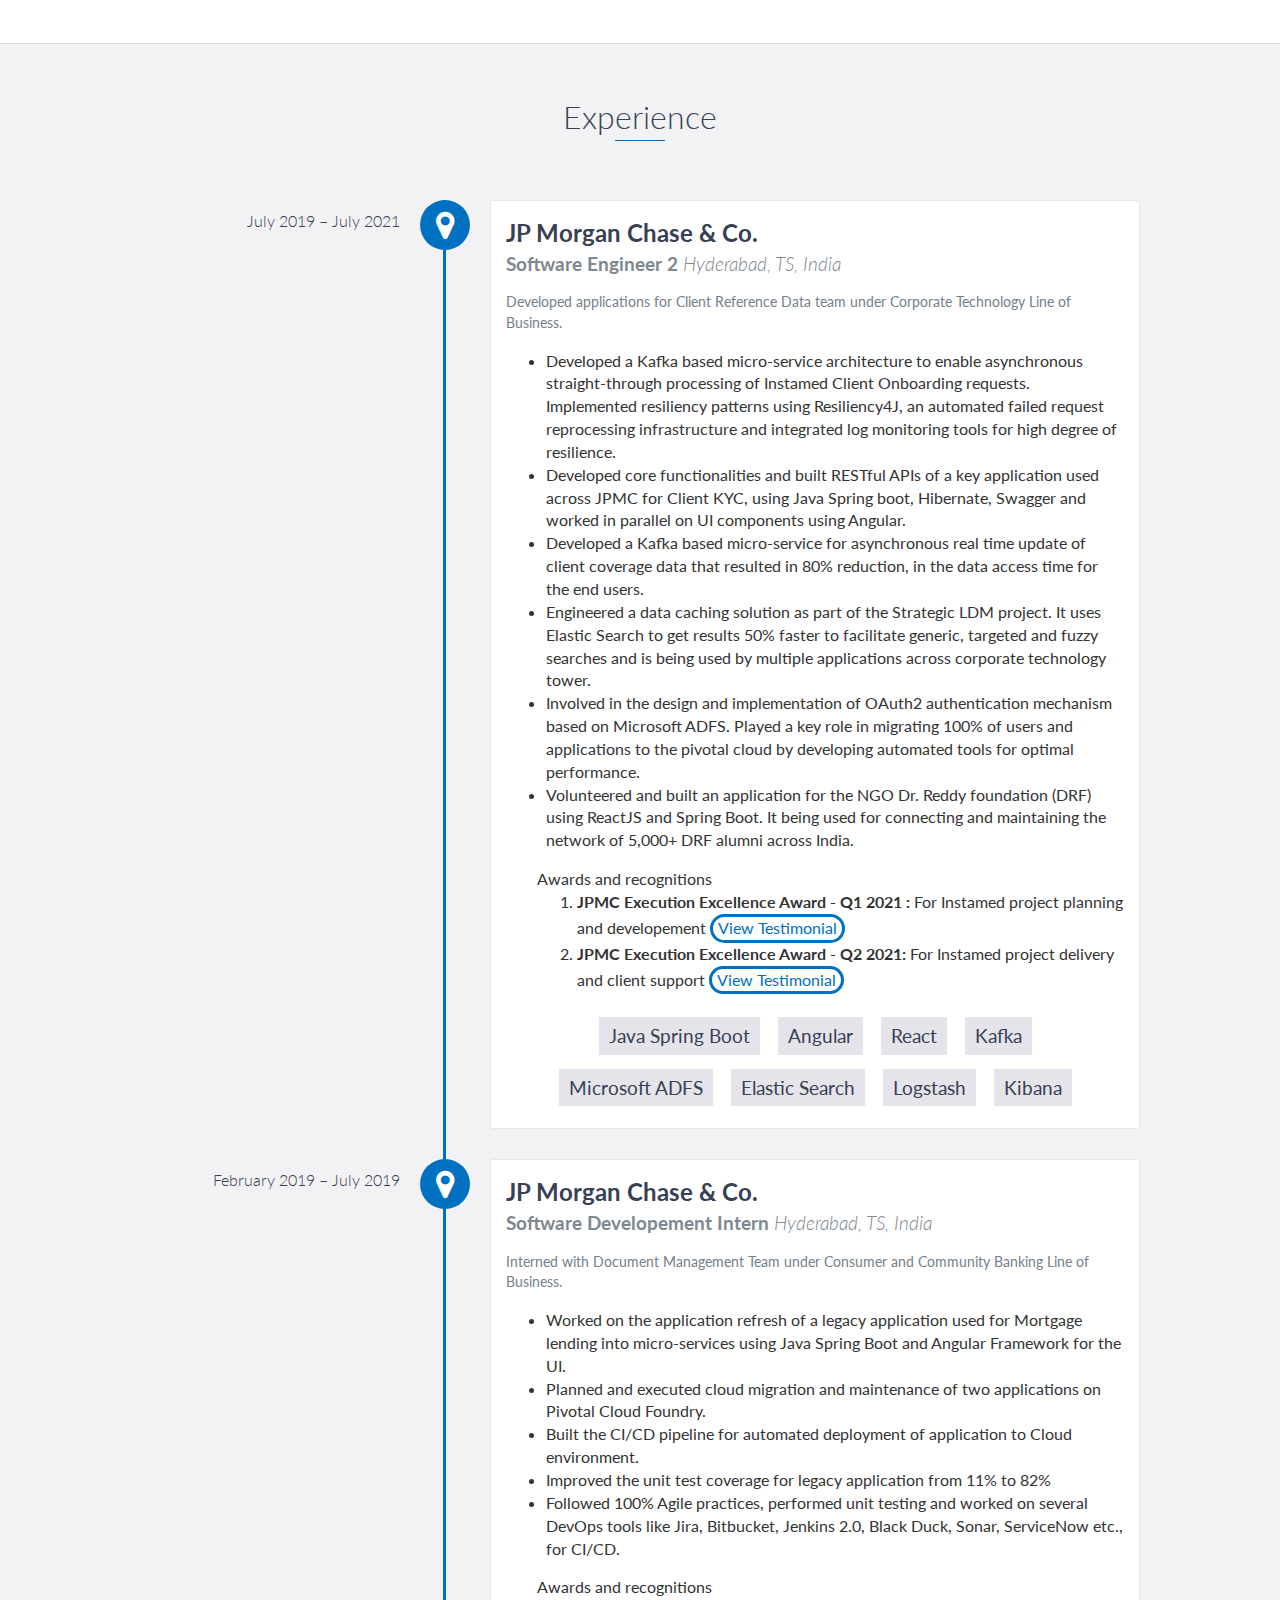
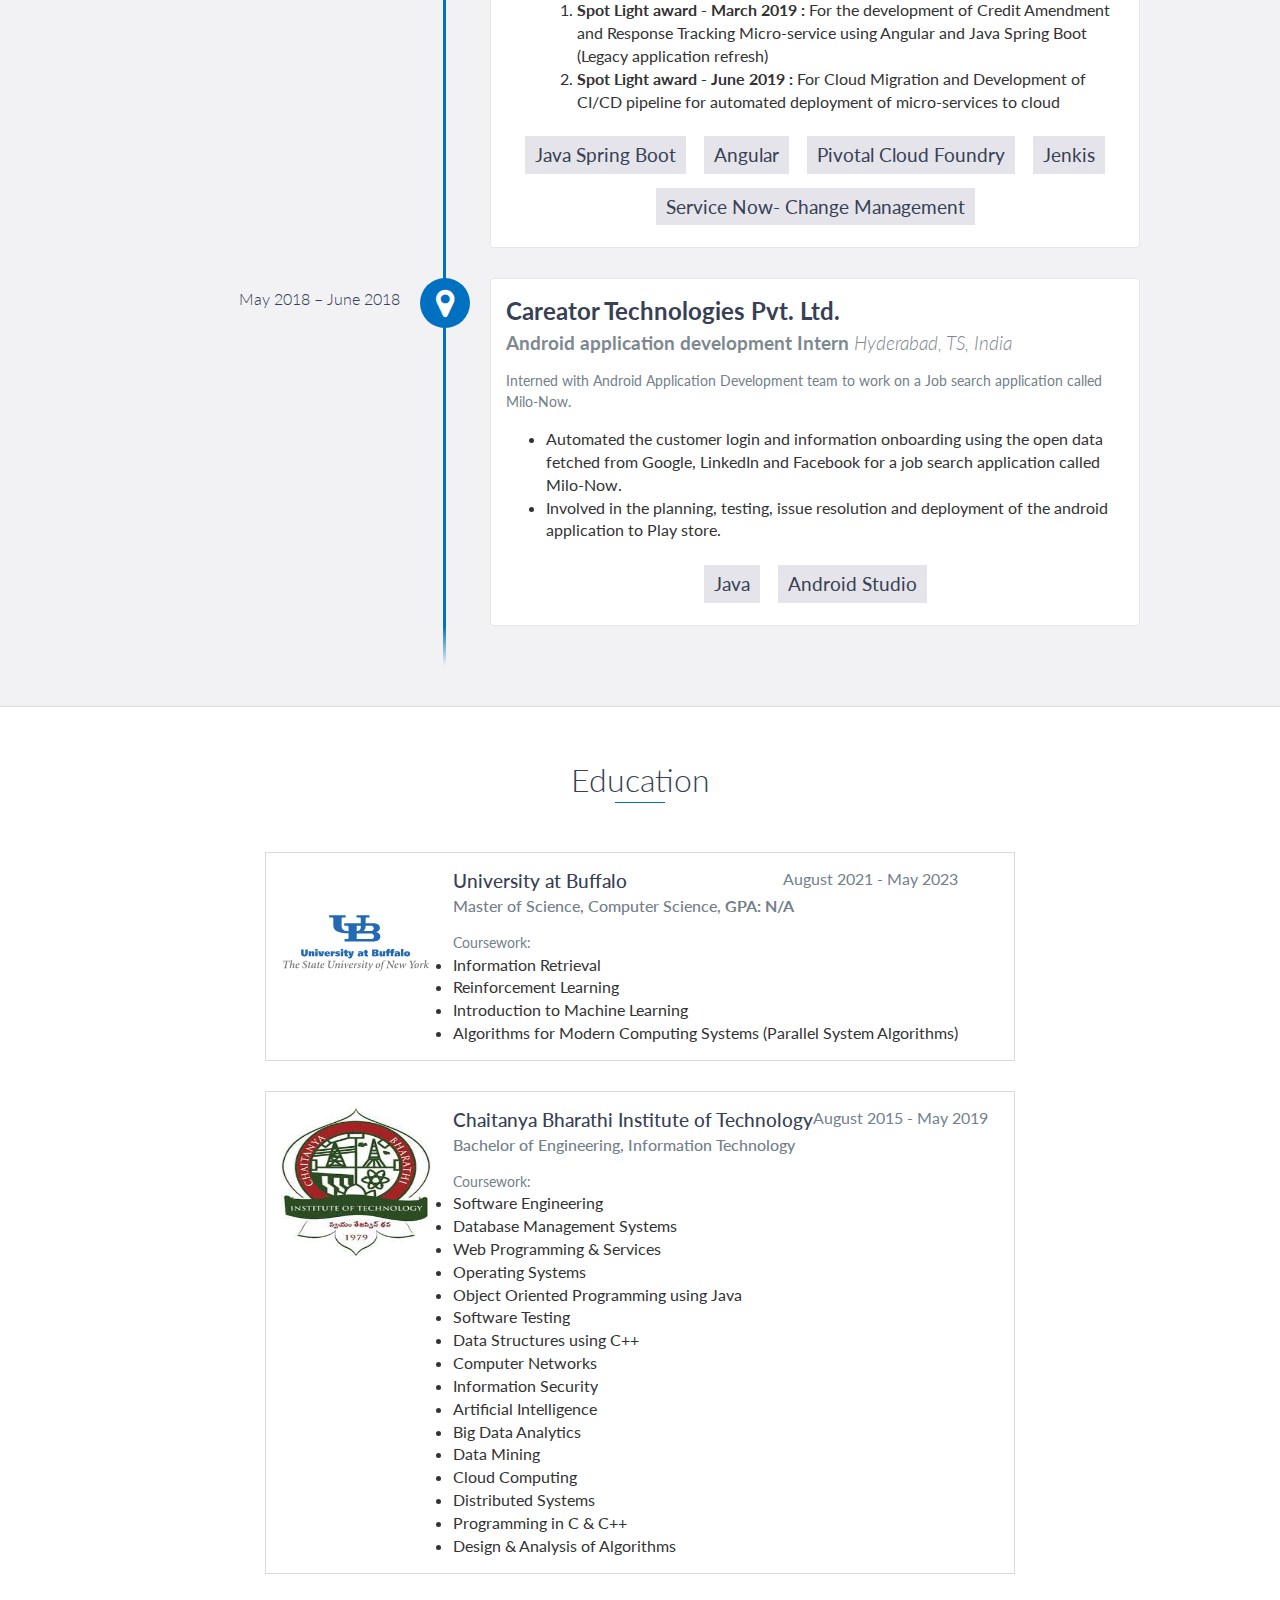
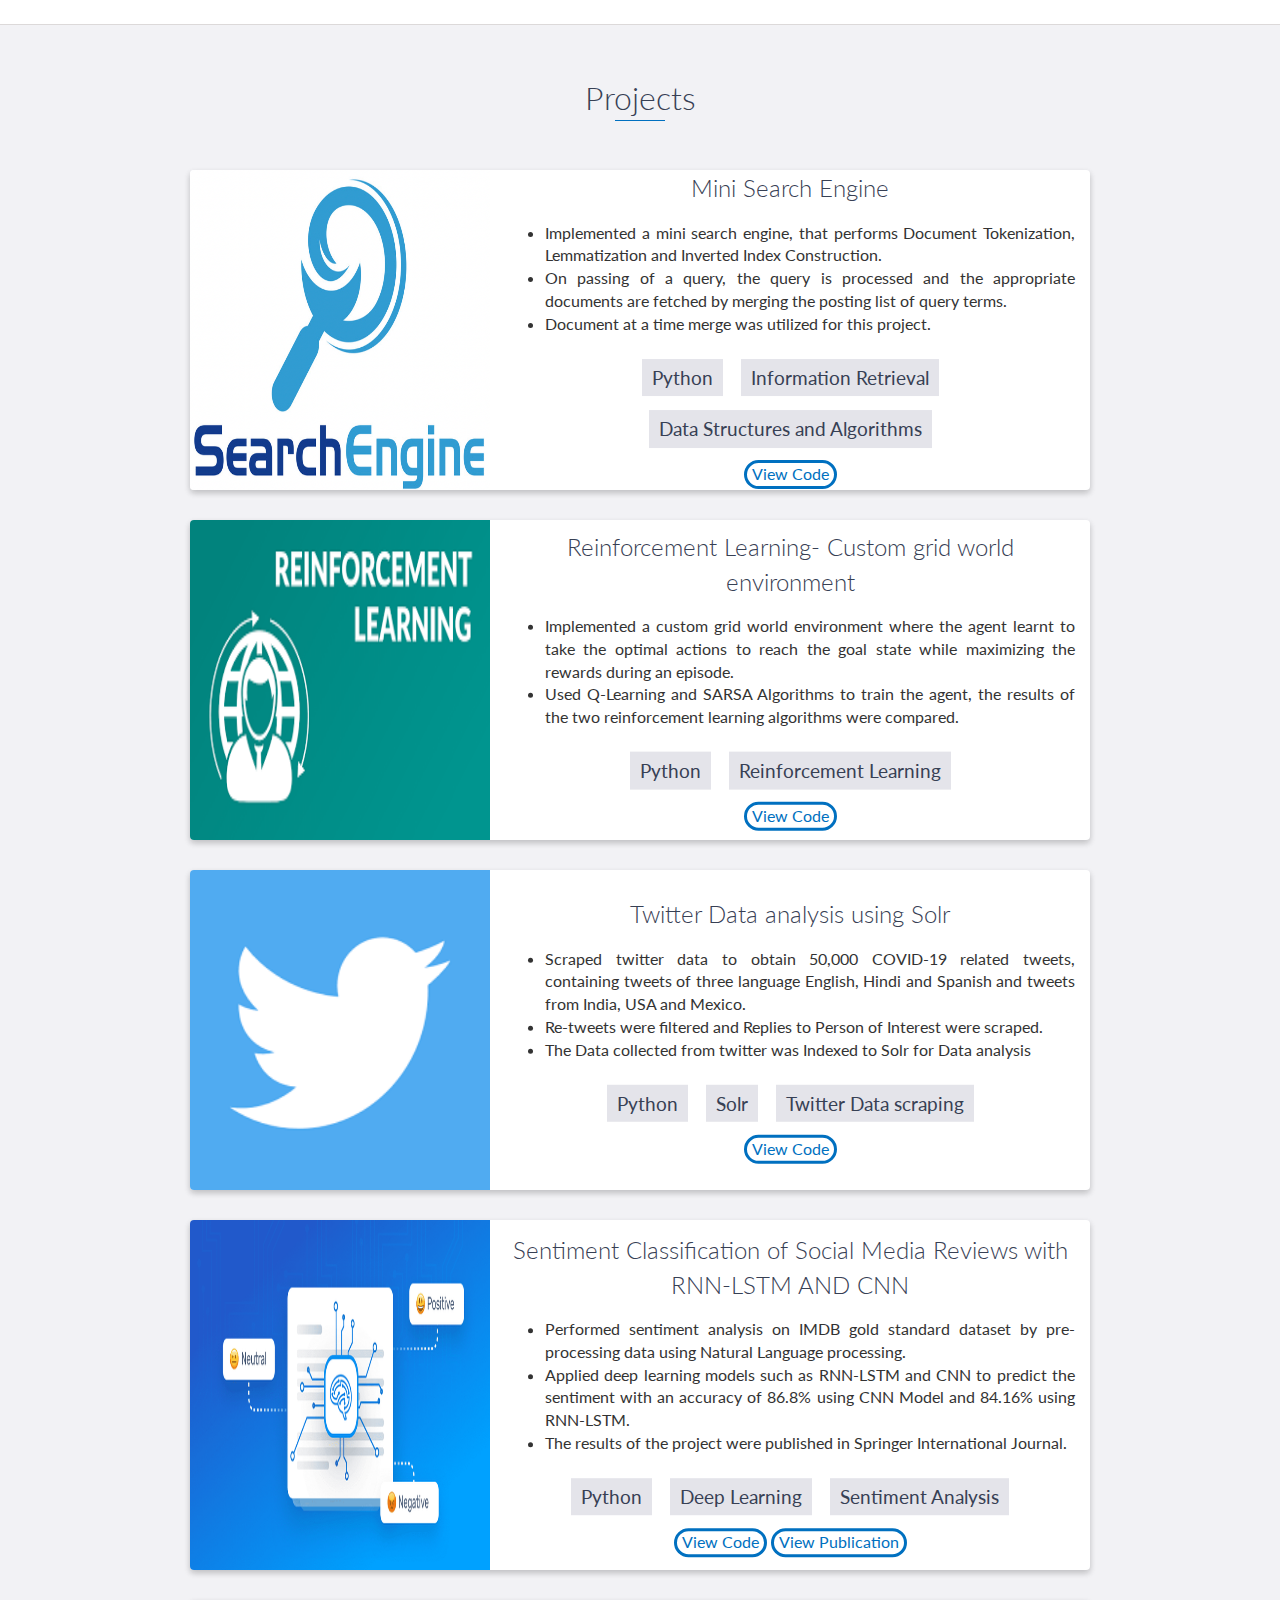
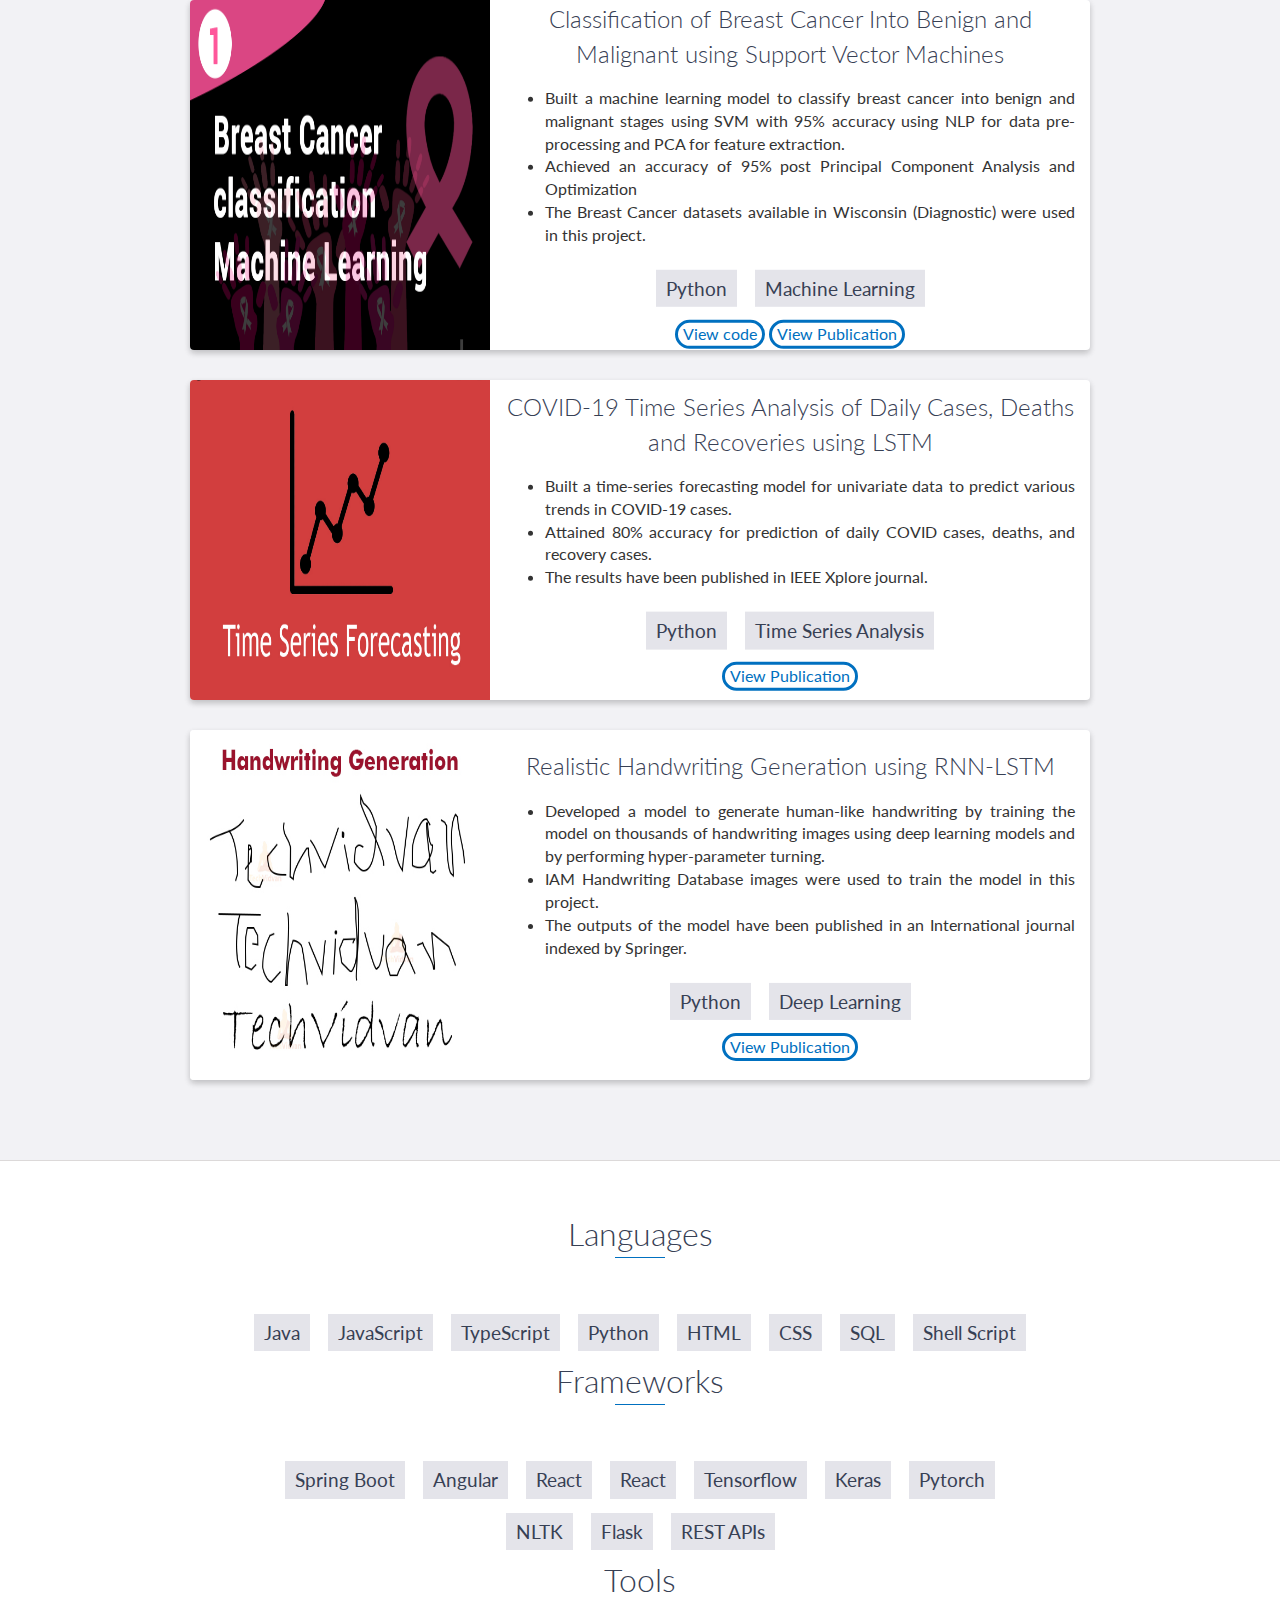
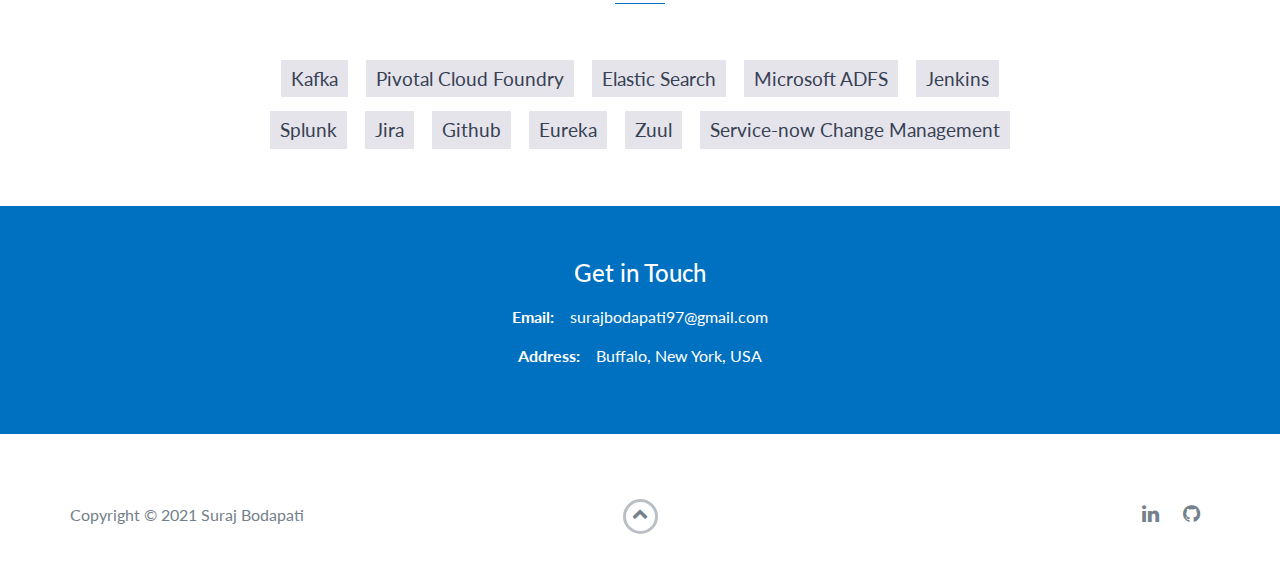
==== commit b16ed306: "project added, small changes made4" ====
--- a/index.html
+++ b/index.html
@@ -55,7 +55,10 @@
             <a href="./Files/Suraj_Bodapati_Resume.pdf" target="_blank" class="btn-rounded-white">Download Resume</a>
         </div>
         <!-- End #lead-content -->
-
+        <div class="social-icons">
+            <a class="social-icon" href="https://www.linkedin.com/in/suraj-bls/" target="_blank"><i class="fab fa-linkedin-in"></i></a>
+            <a class="social-icon" href="https://github.com/lbodapat" target="_blank"><i class="fa fa-github"></i></a>
+        </div>
         <div id="lead-overlay"></div>
 
         <div id="lead-down">
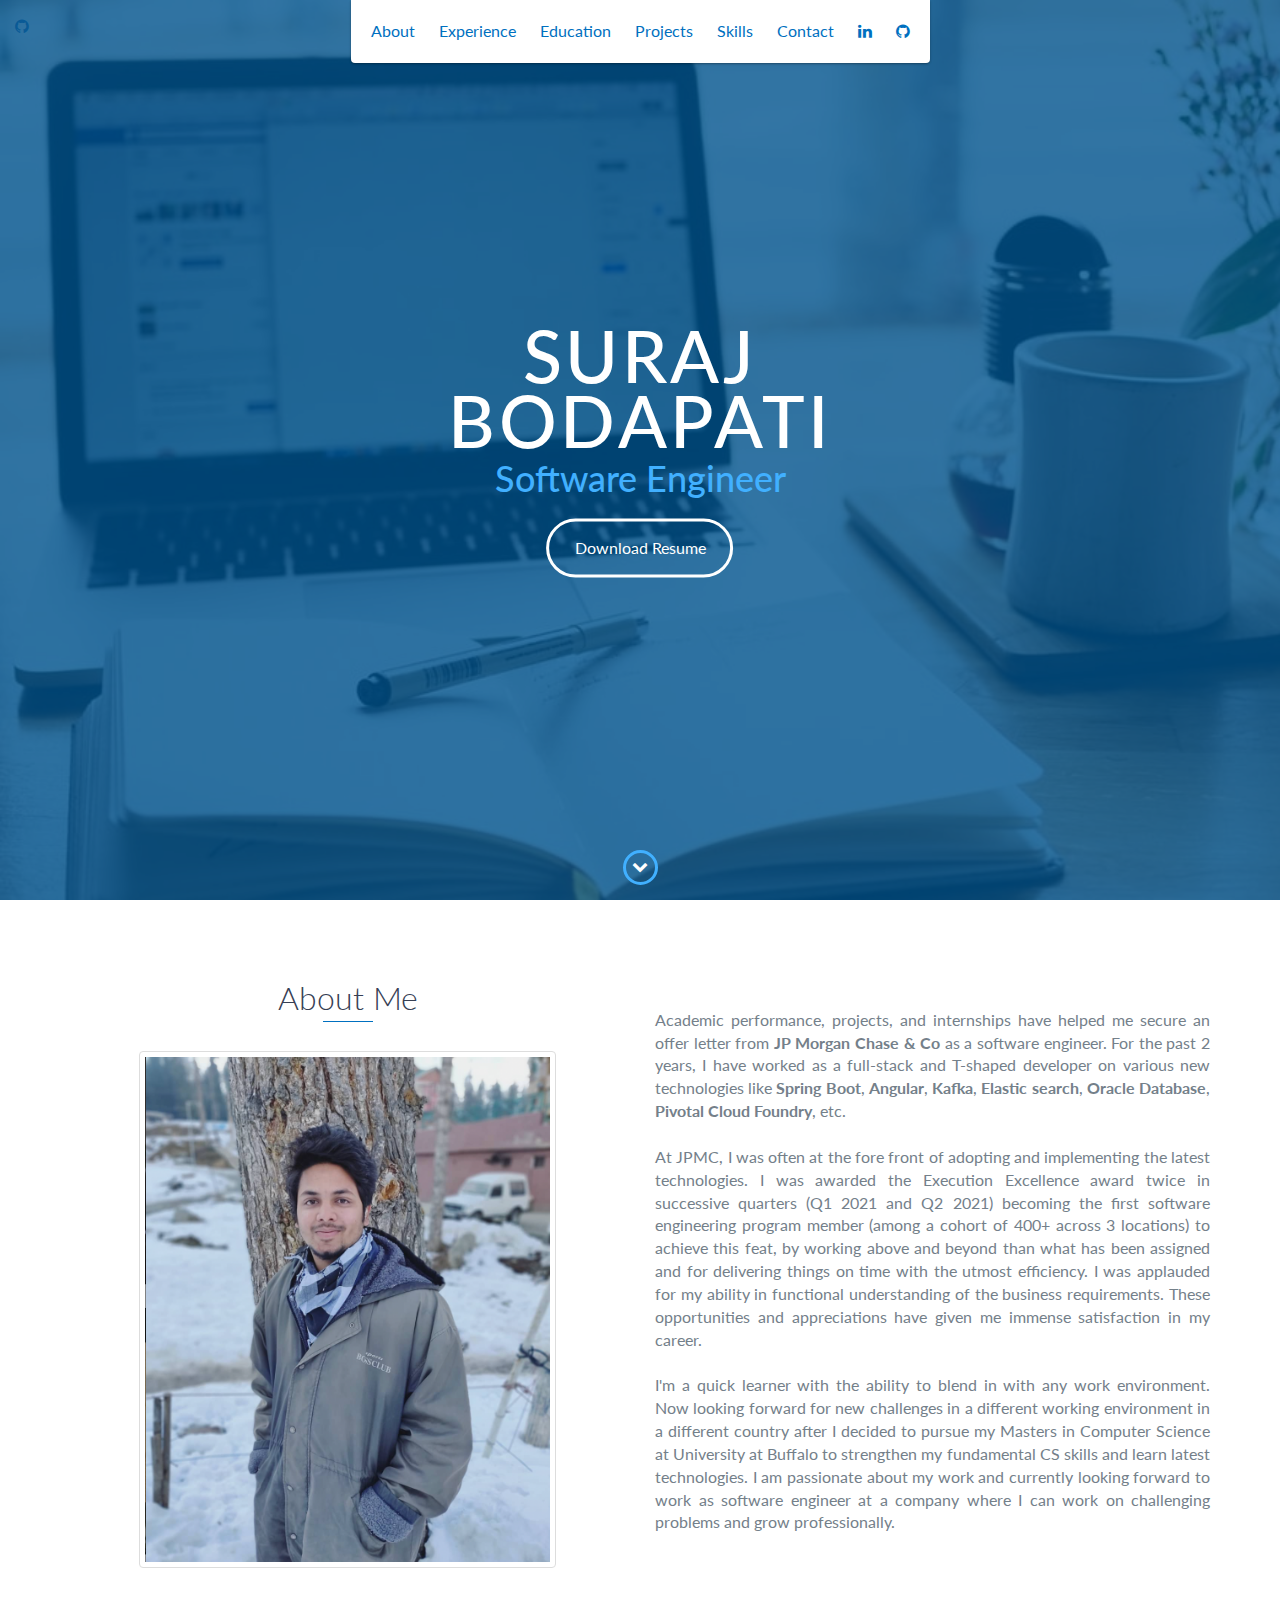
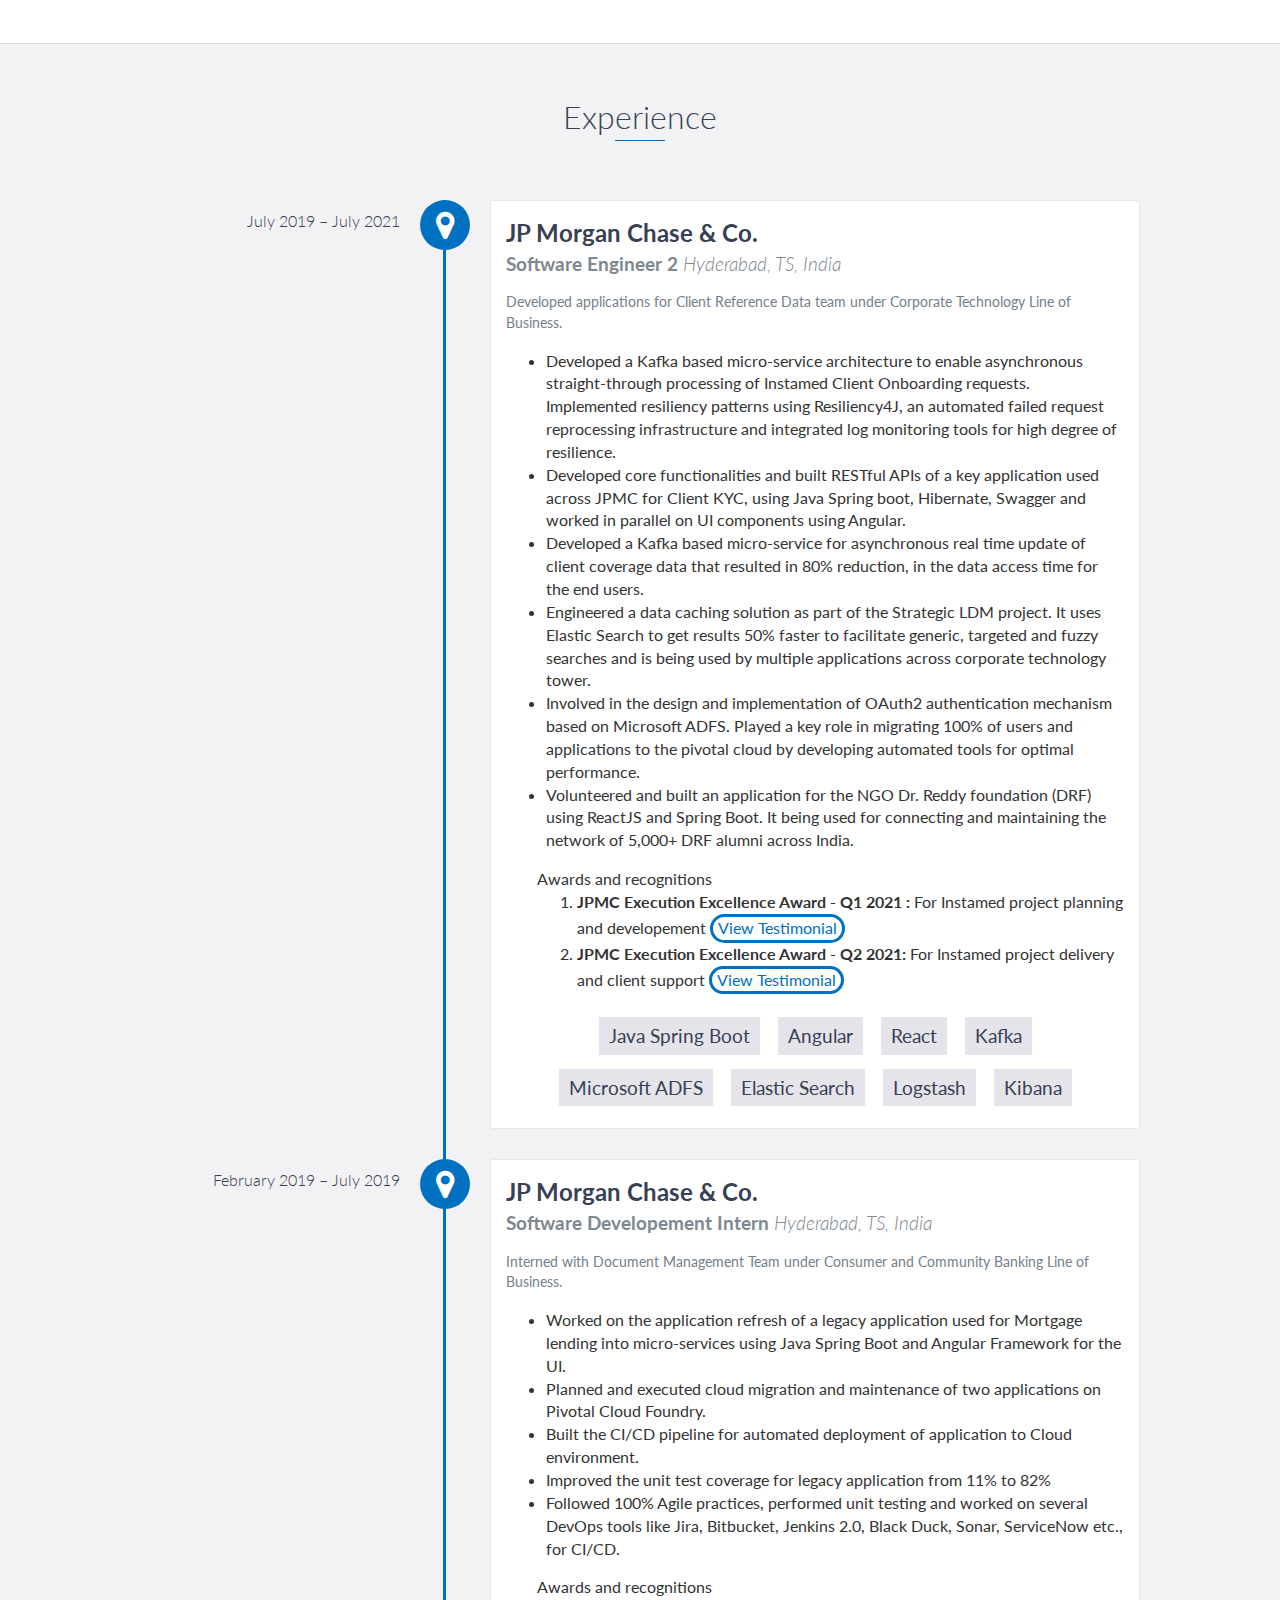
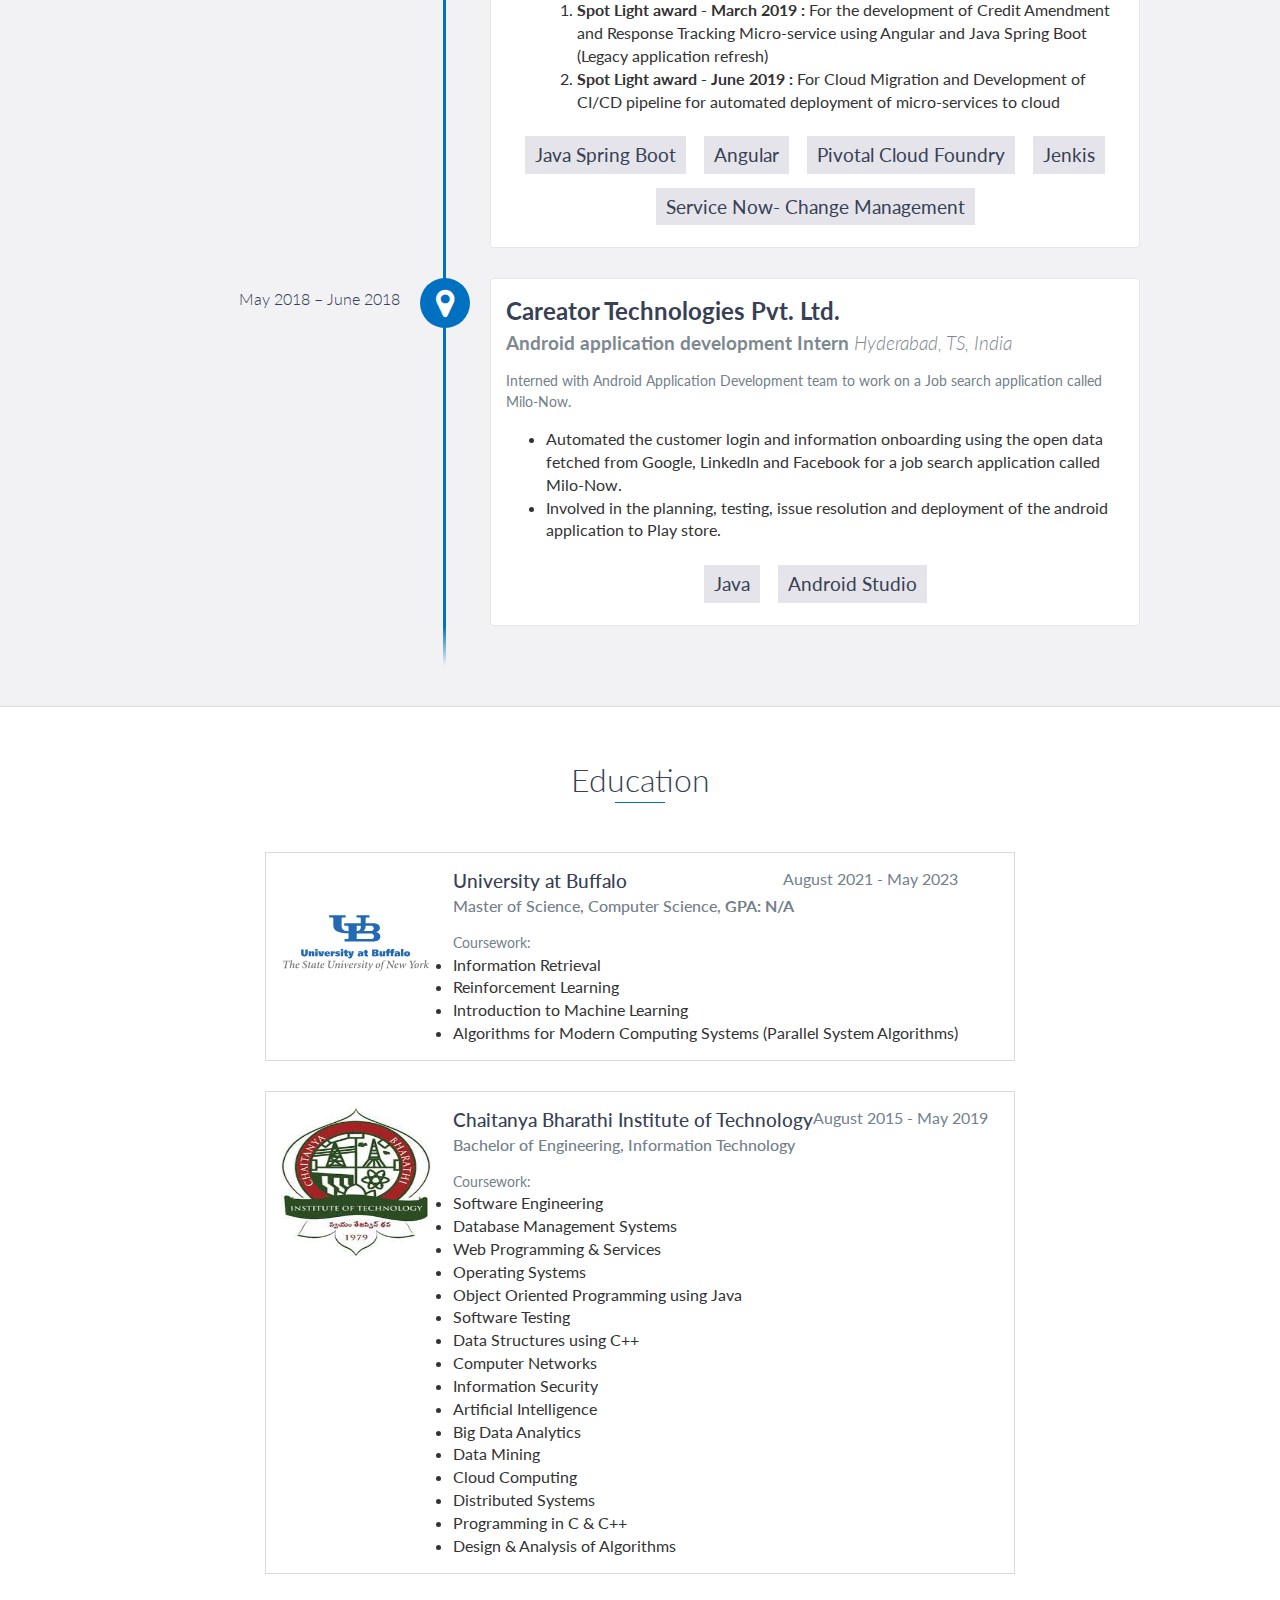
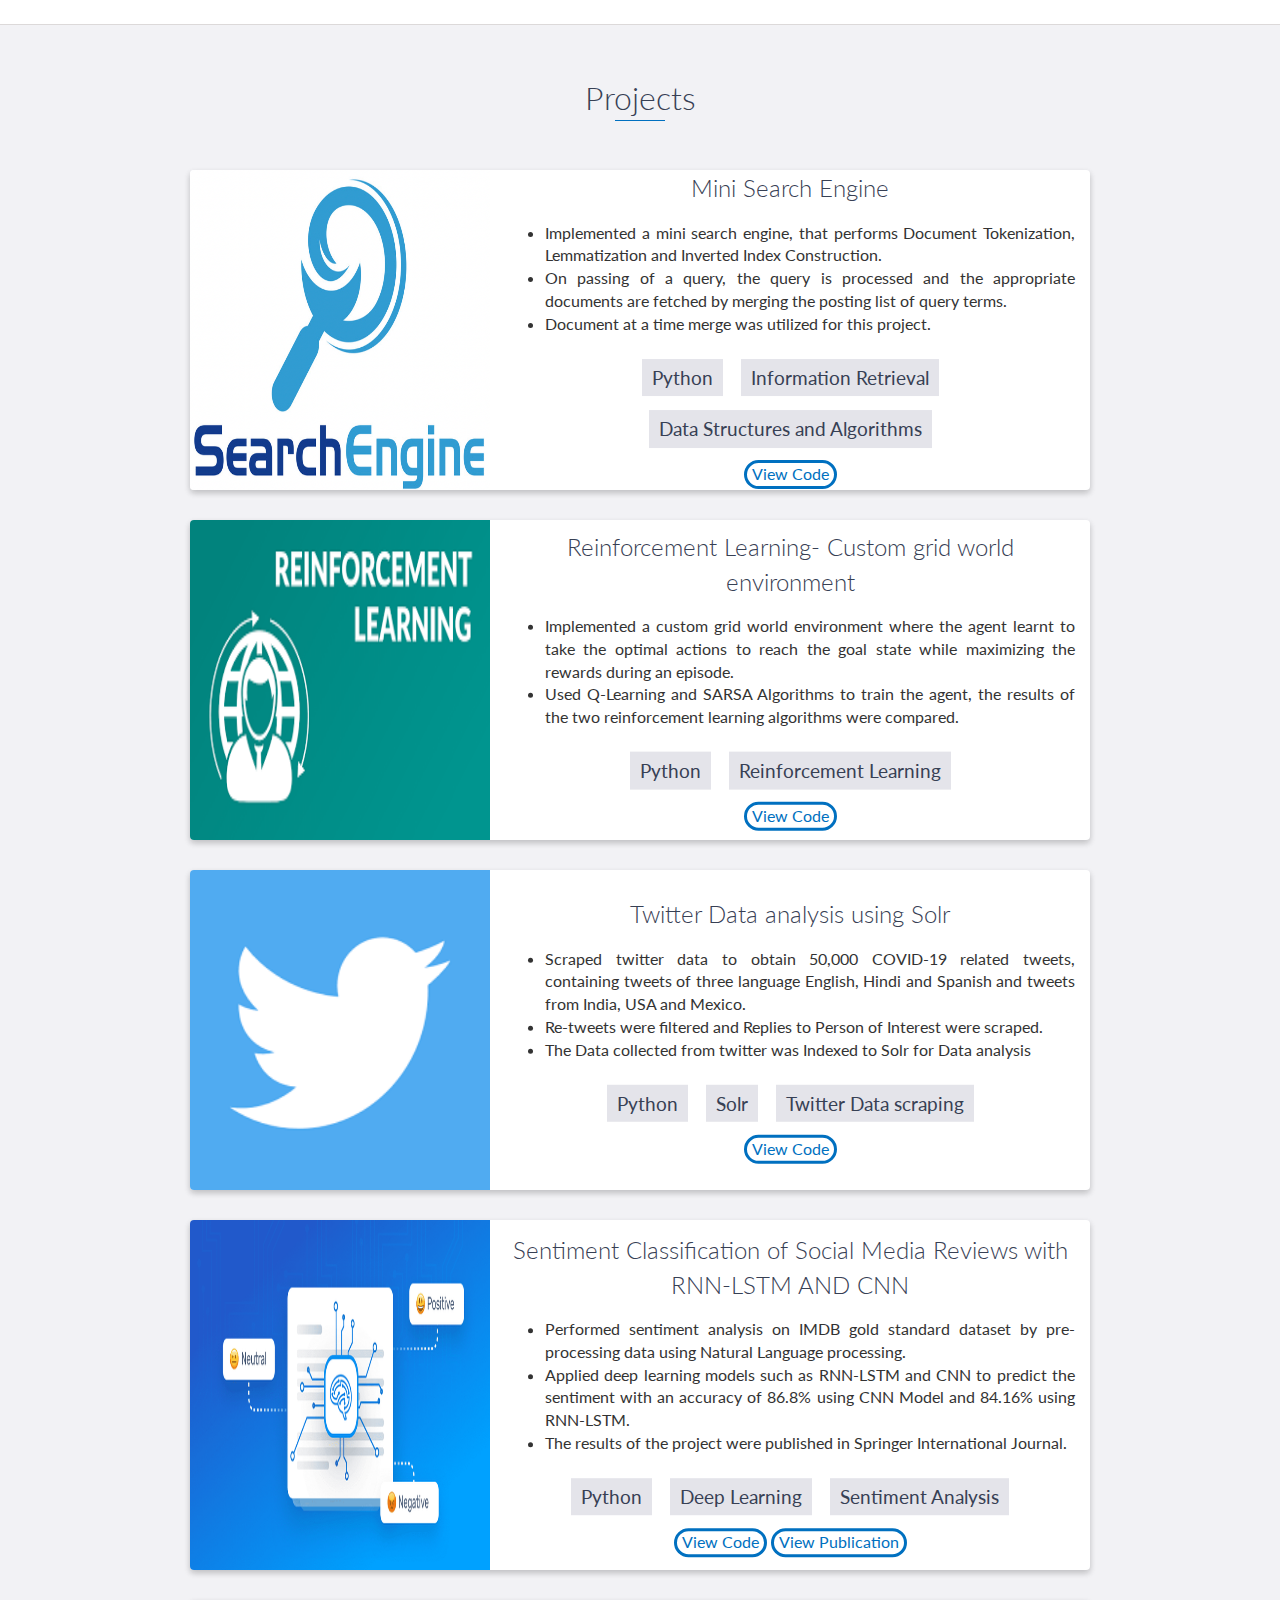
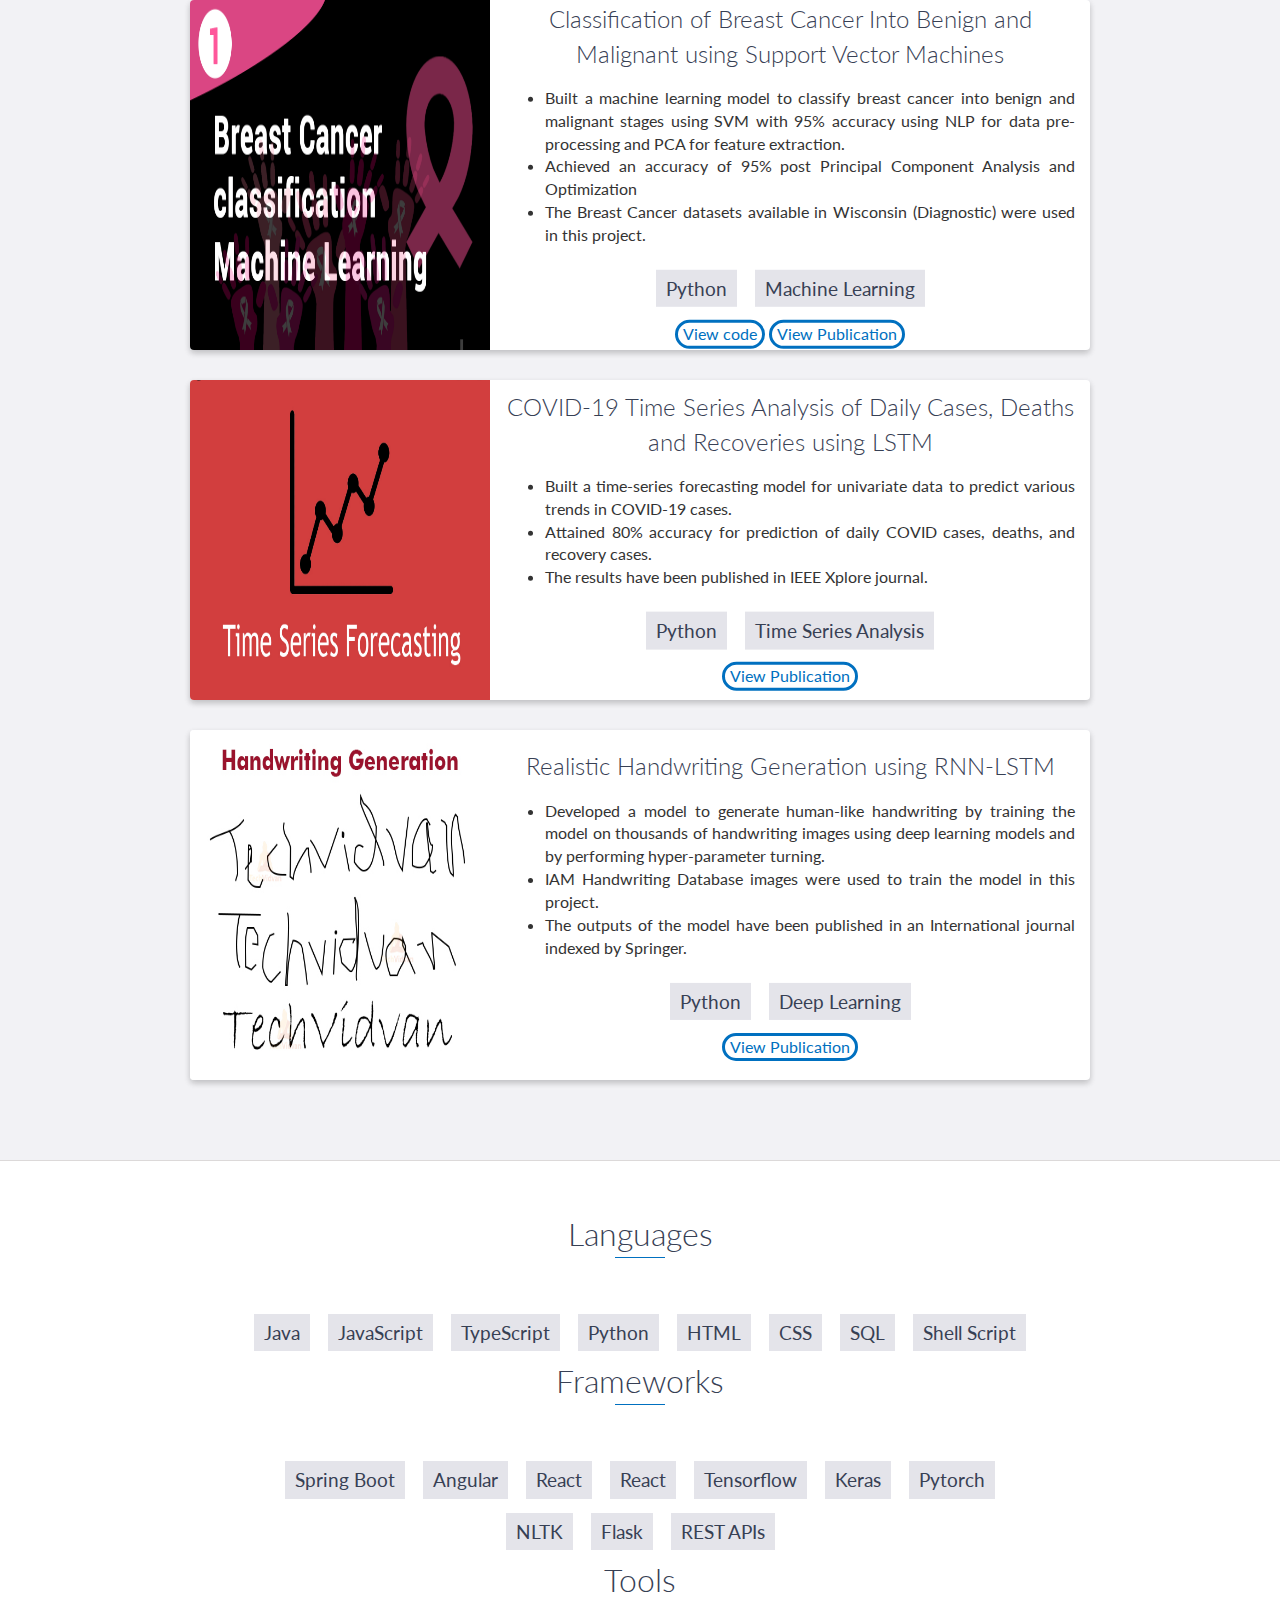
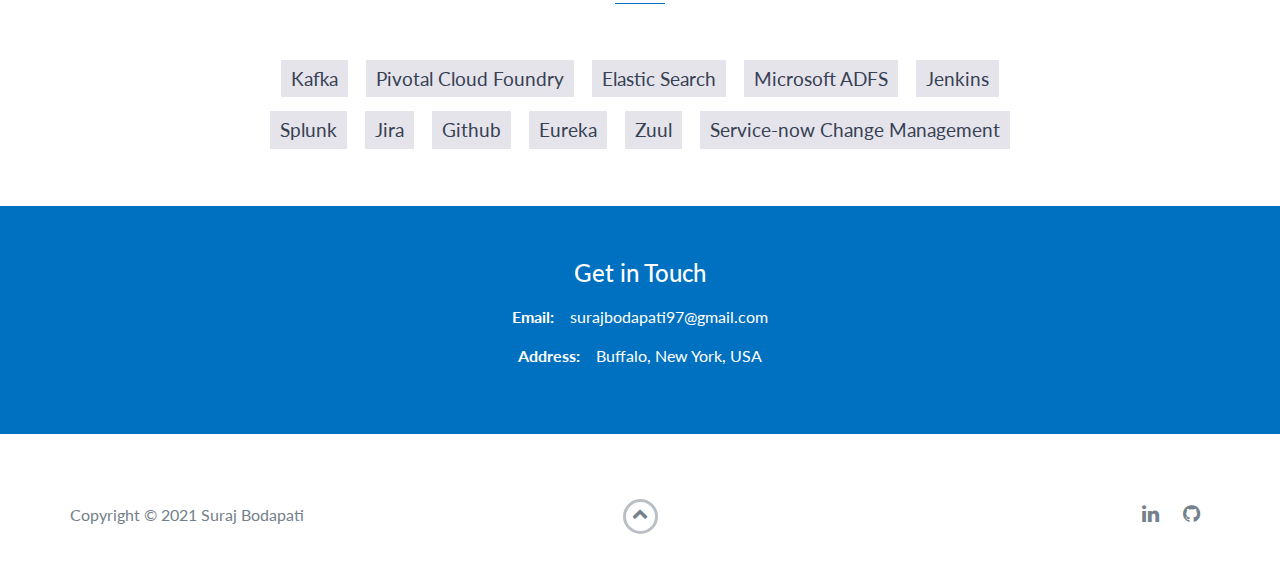
==== commit 5eb74a8e: "chnages" ====
--- a/index.html
+++ b/index.html
@@ -43,6 +43,12 @@
             </li>
             <li>
                 <a href="#contact">Contact</a>
+            </li>
+            <li>
+                <a href="https://www.linkedin.com/in/suraj-bls/" target="_blank"><i class="fa fa-linkedin" aria-hidden="true"></i></a>
+            </li>
+            <li>
+                <a href="https://github.com/lbodapat" target="_blank"><i class="fa fa-github" aria-hidden="true"></i></a>
             </li>
         </ul>
     </header>
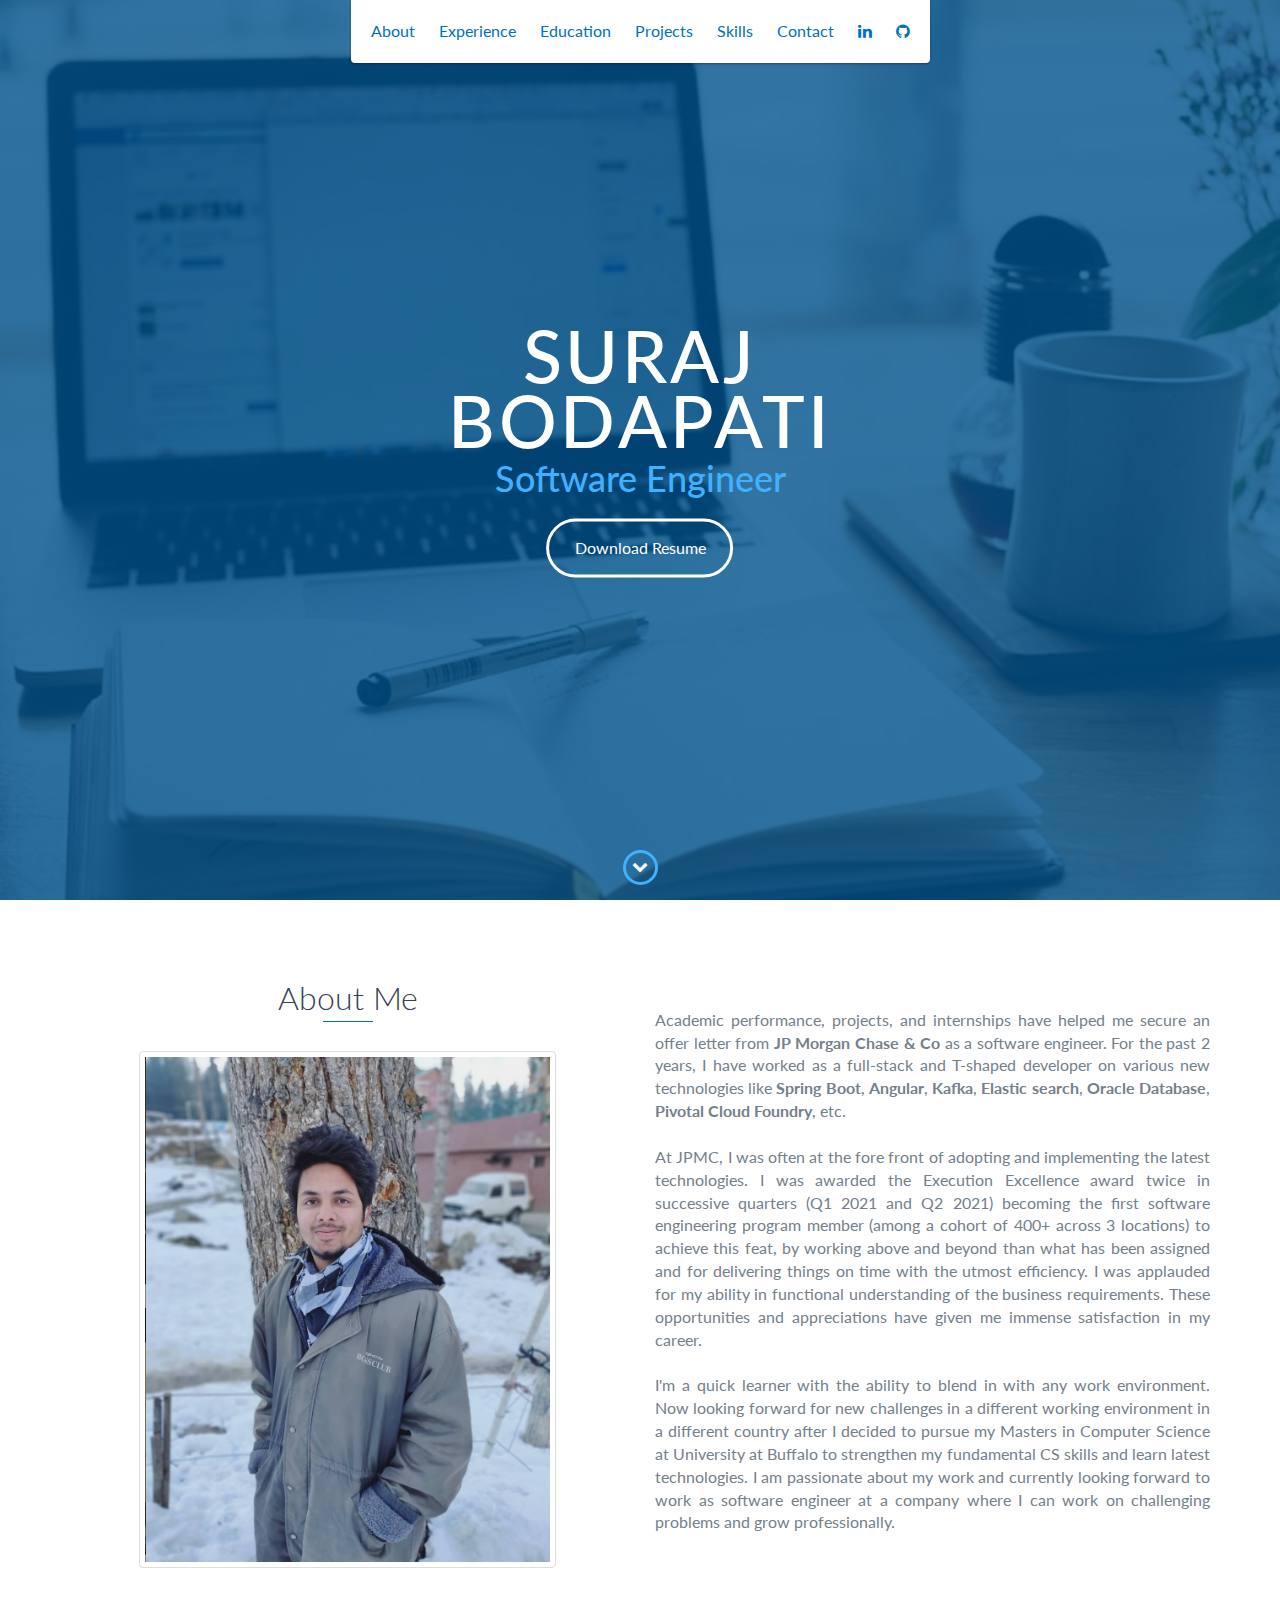
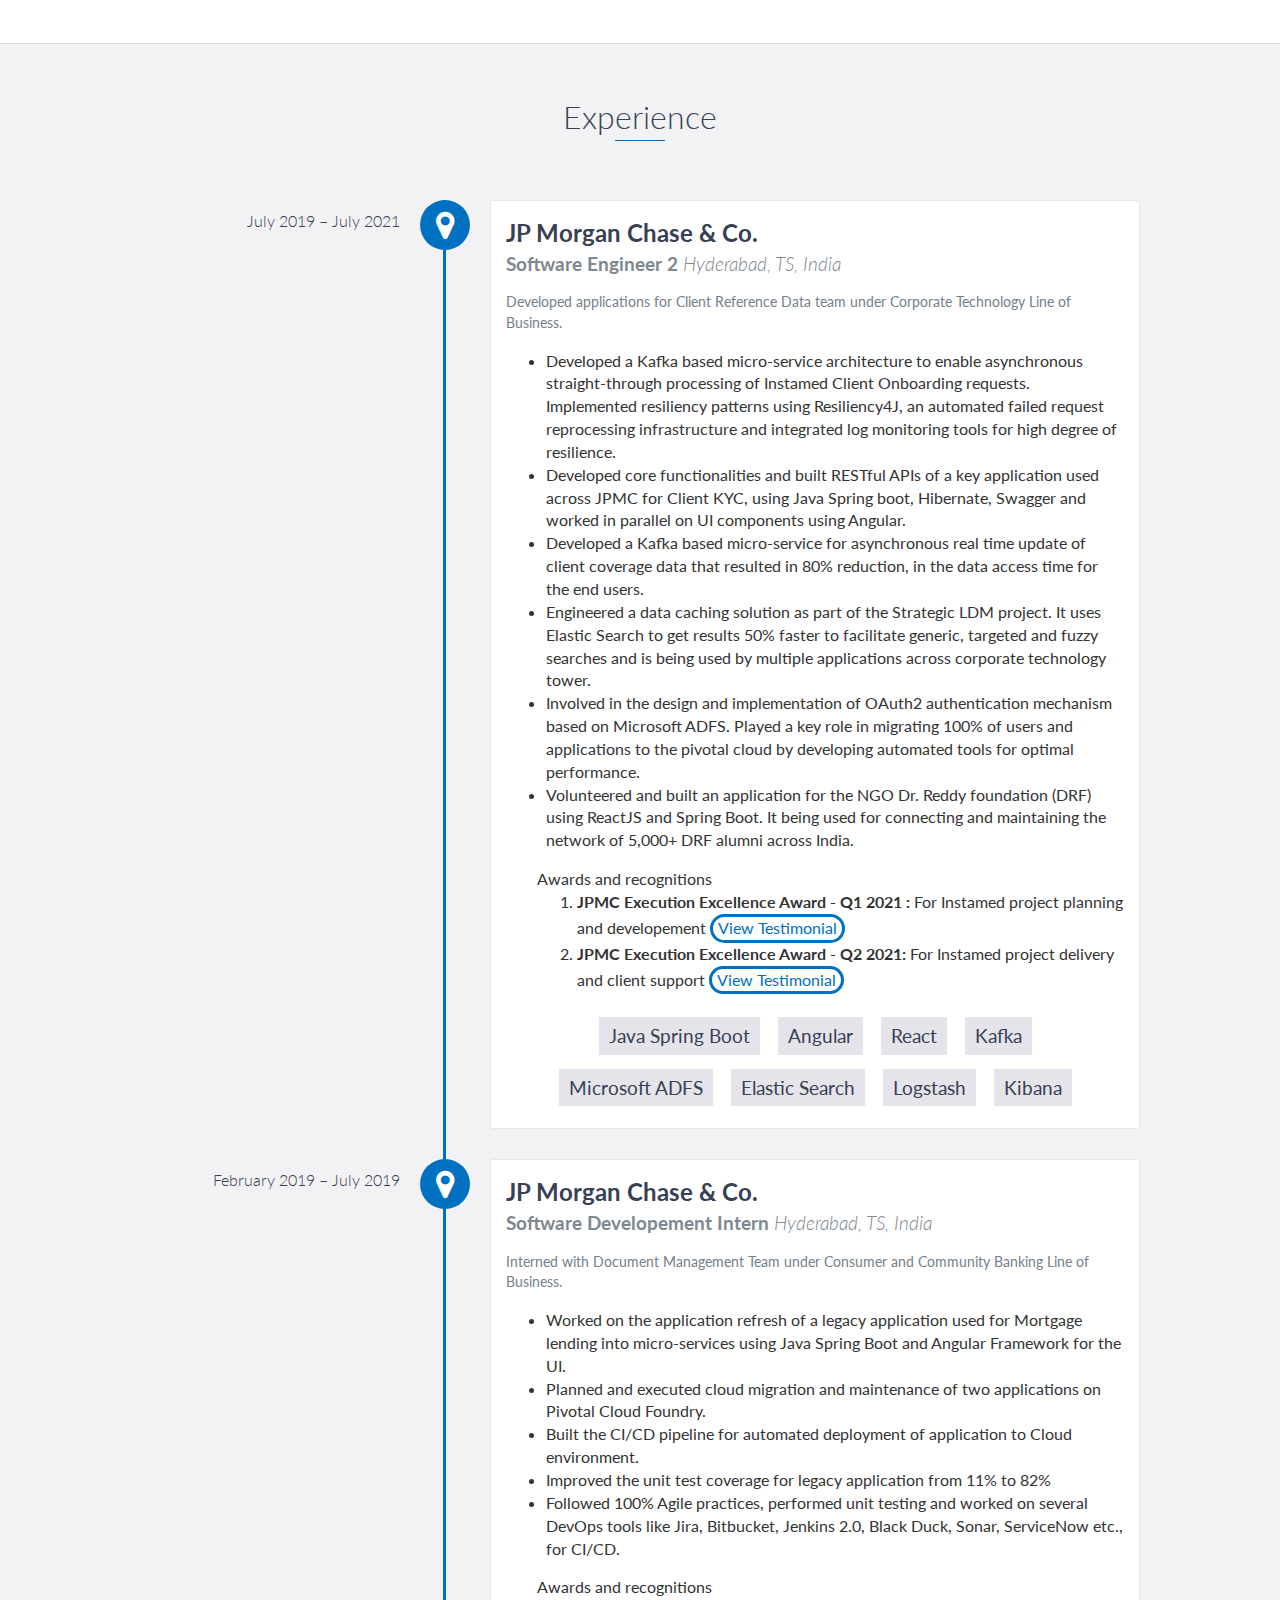
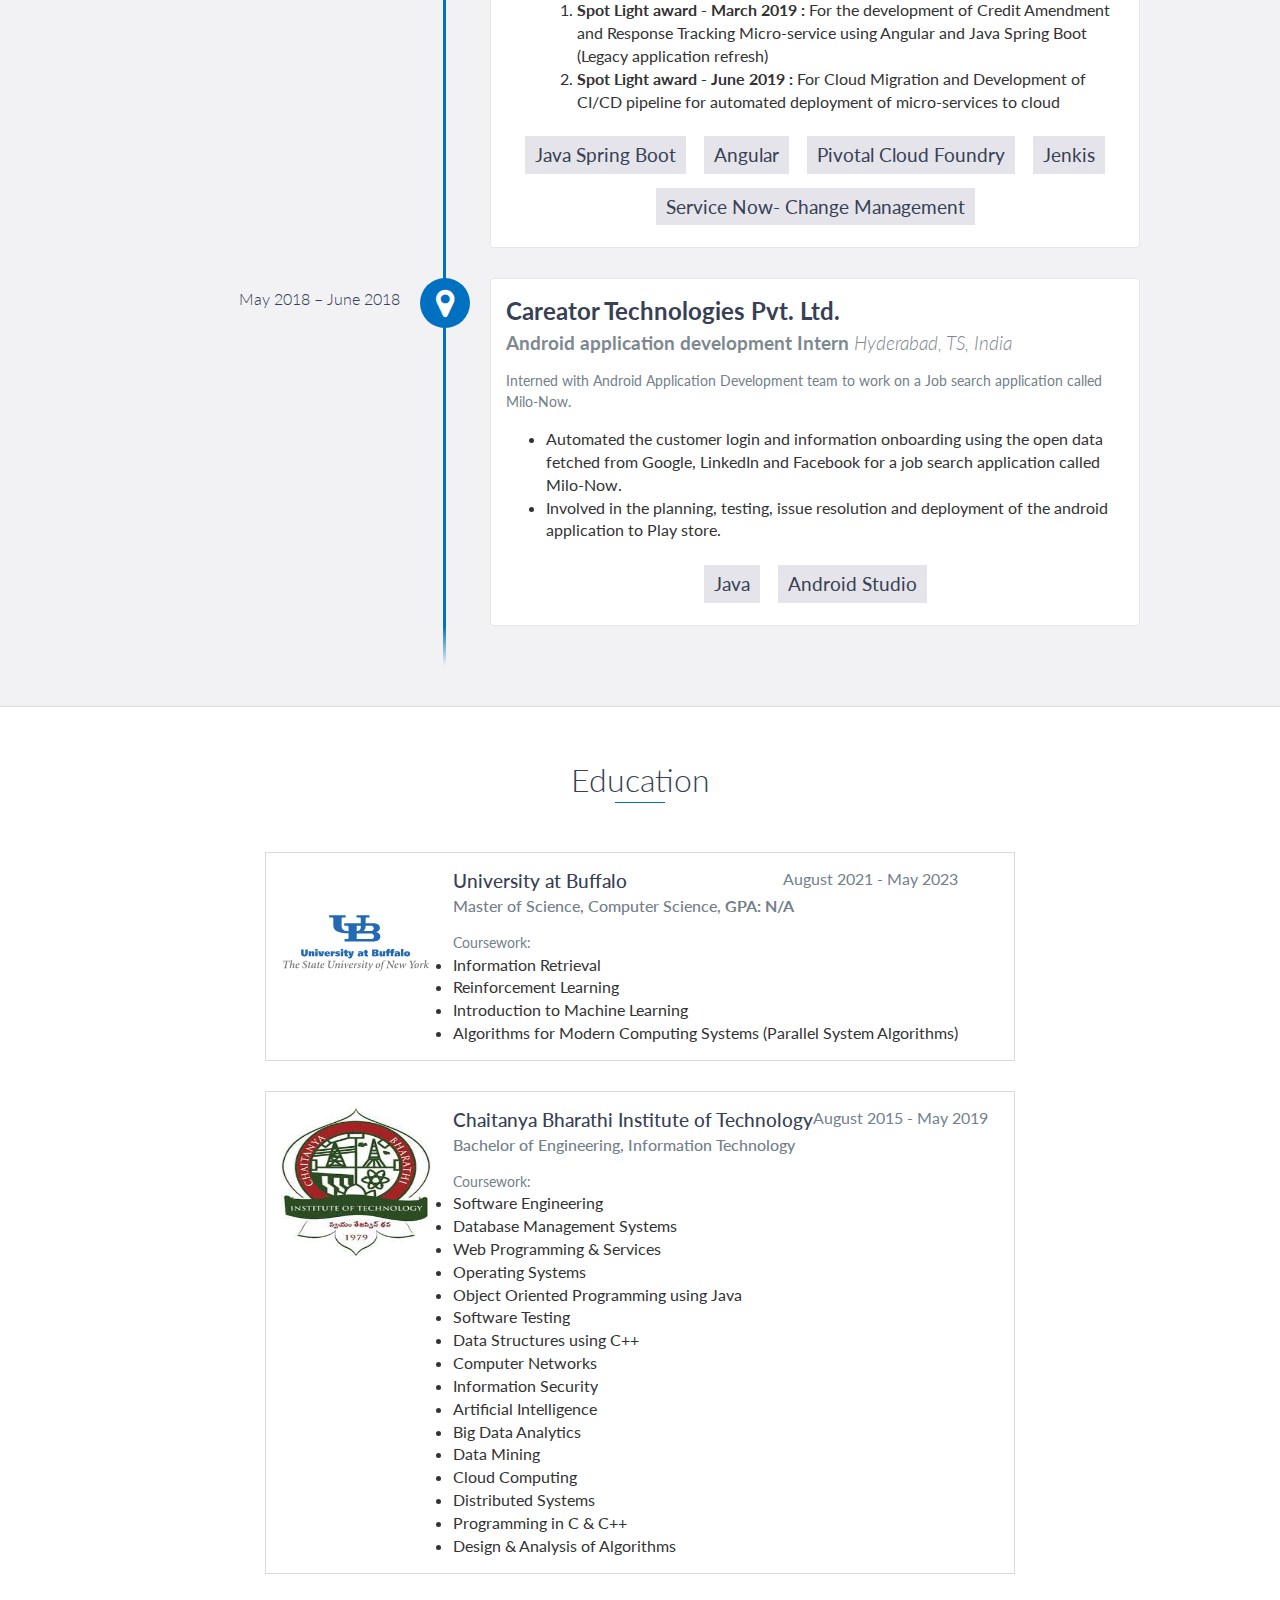
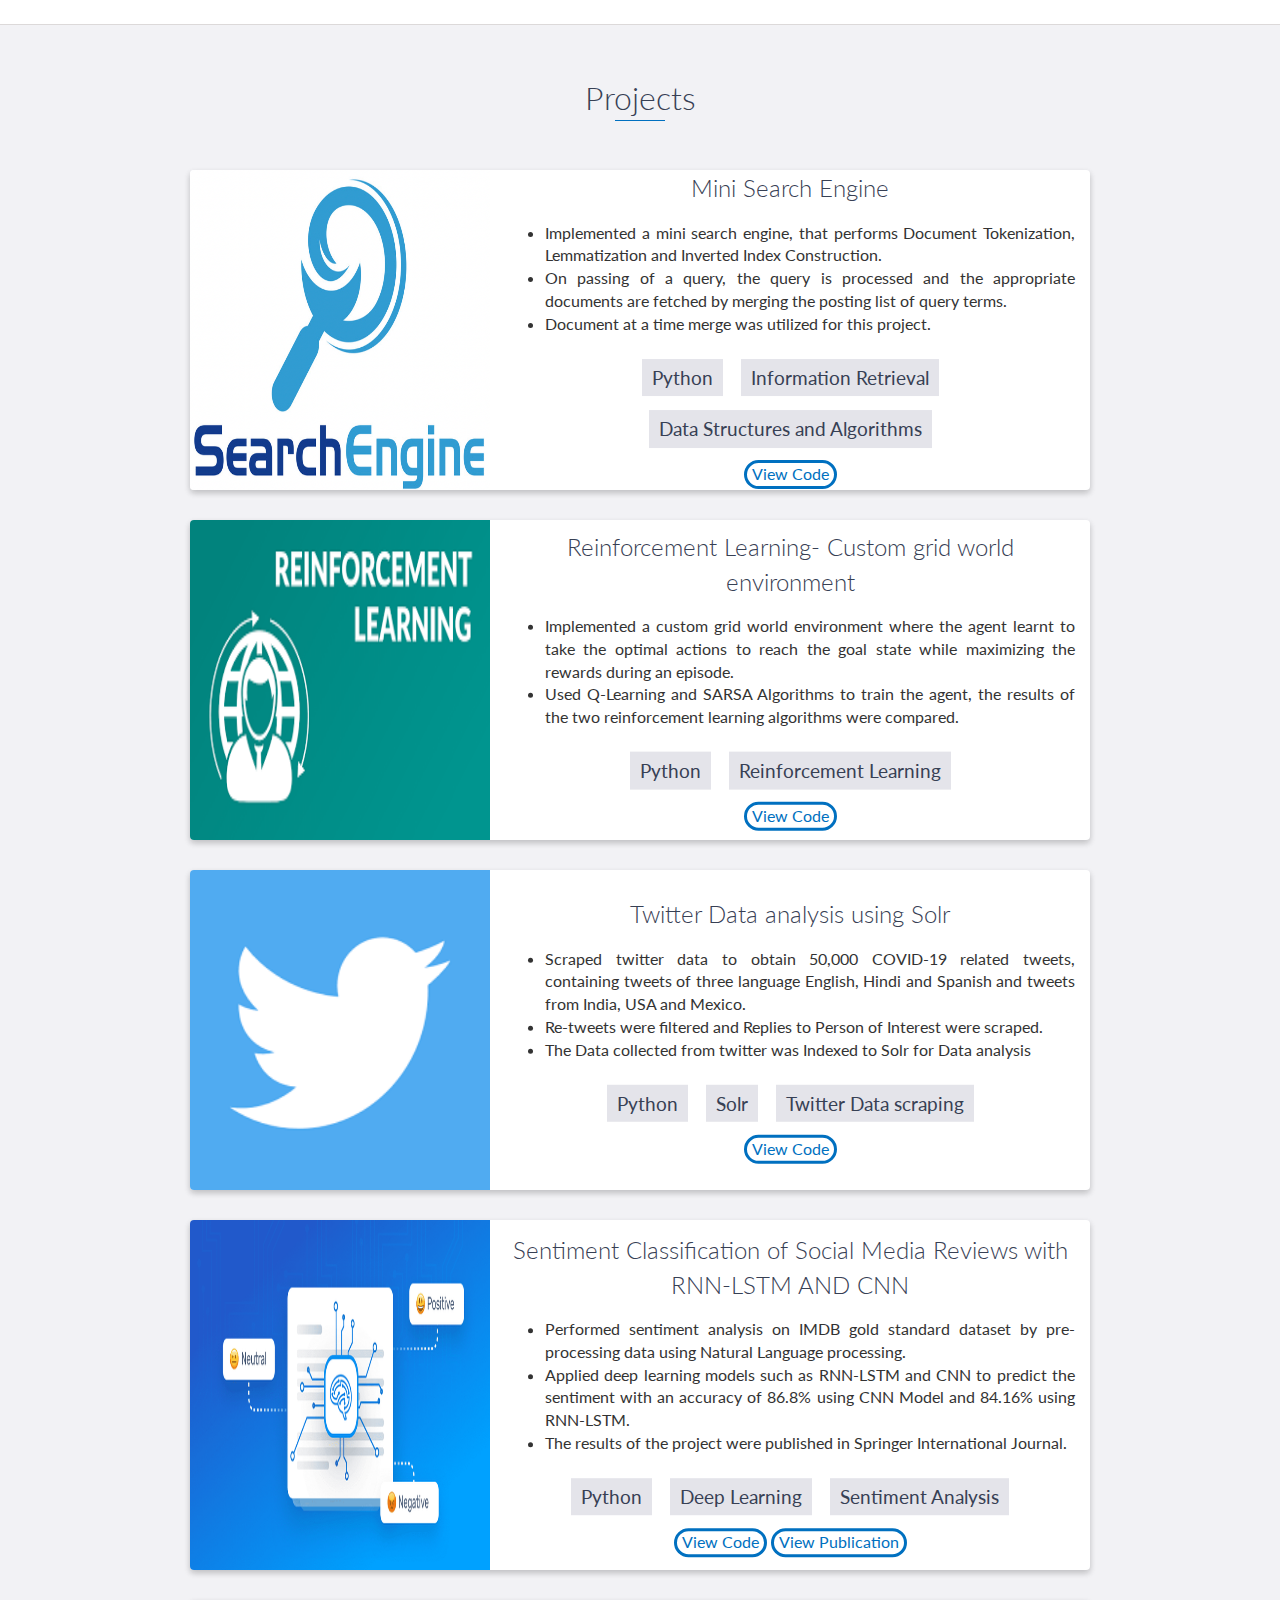
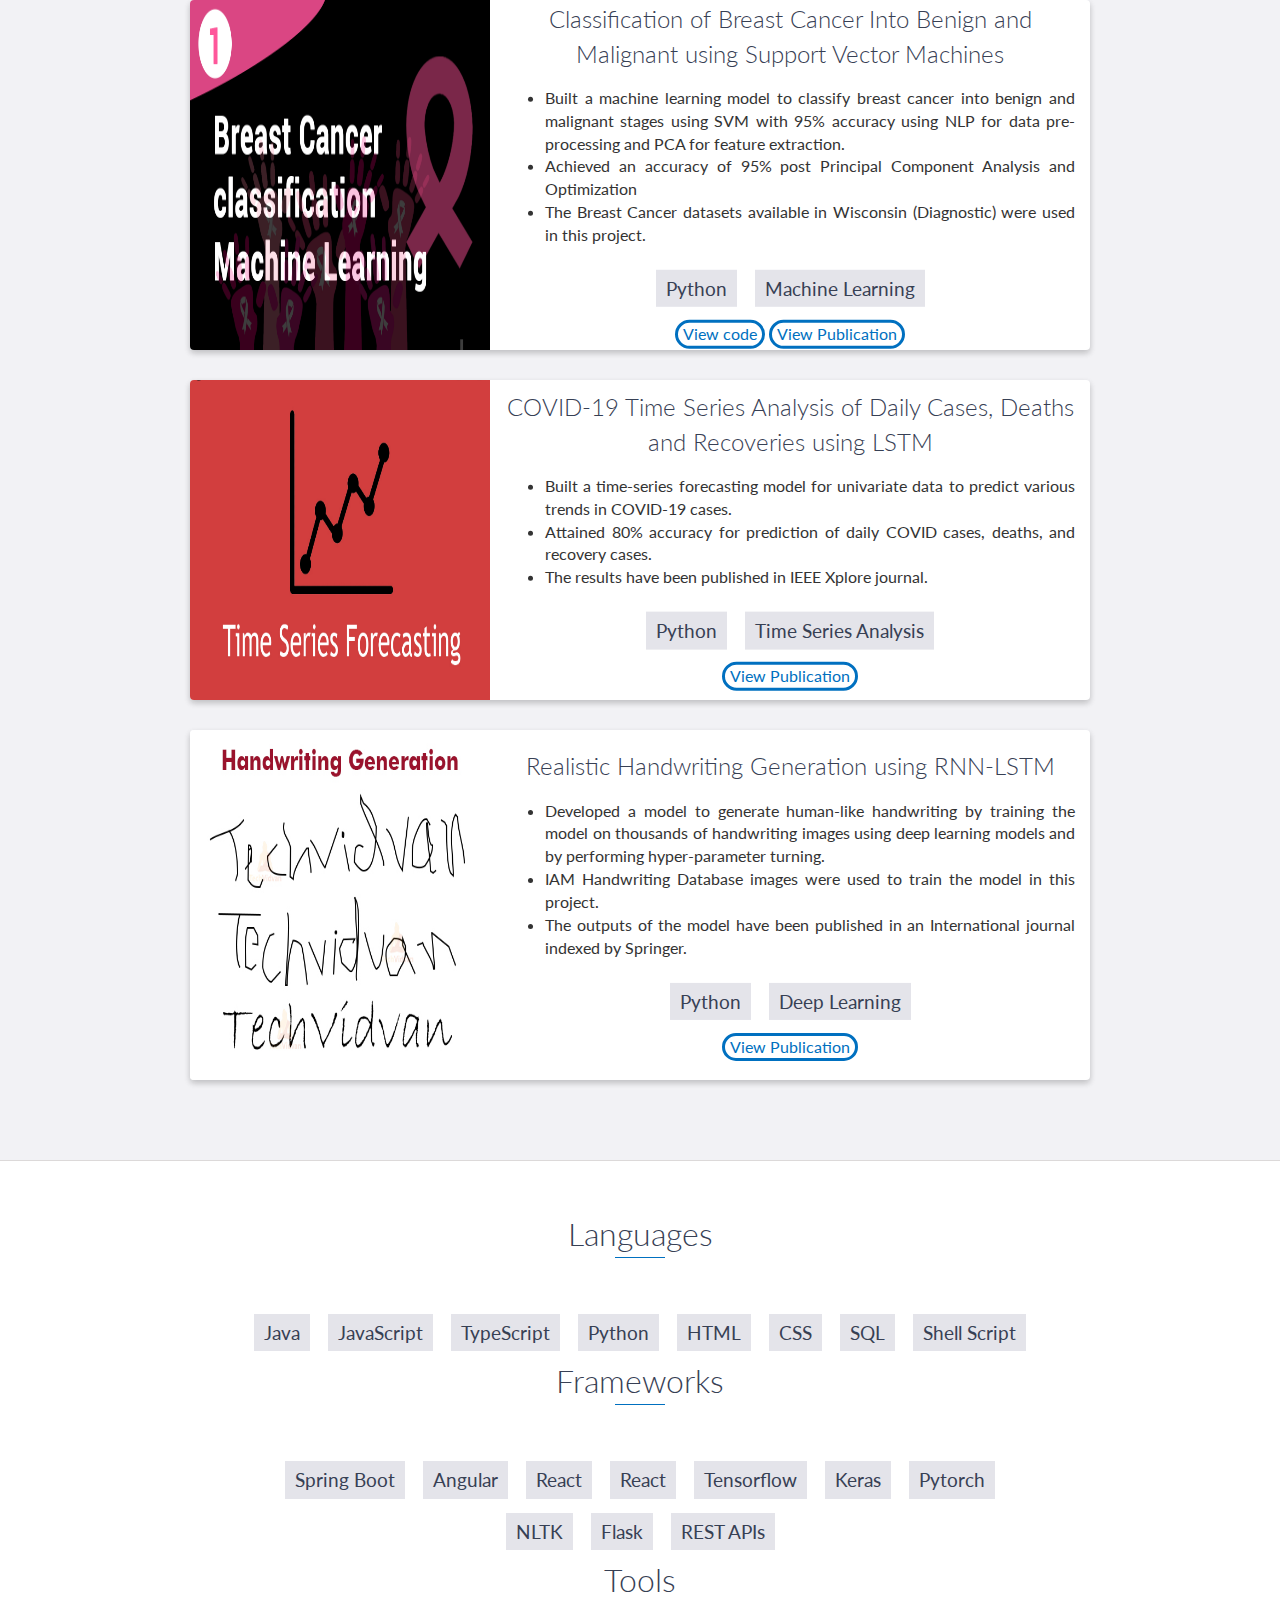
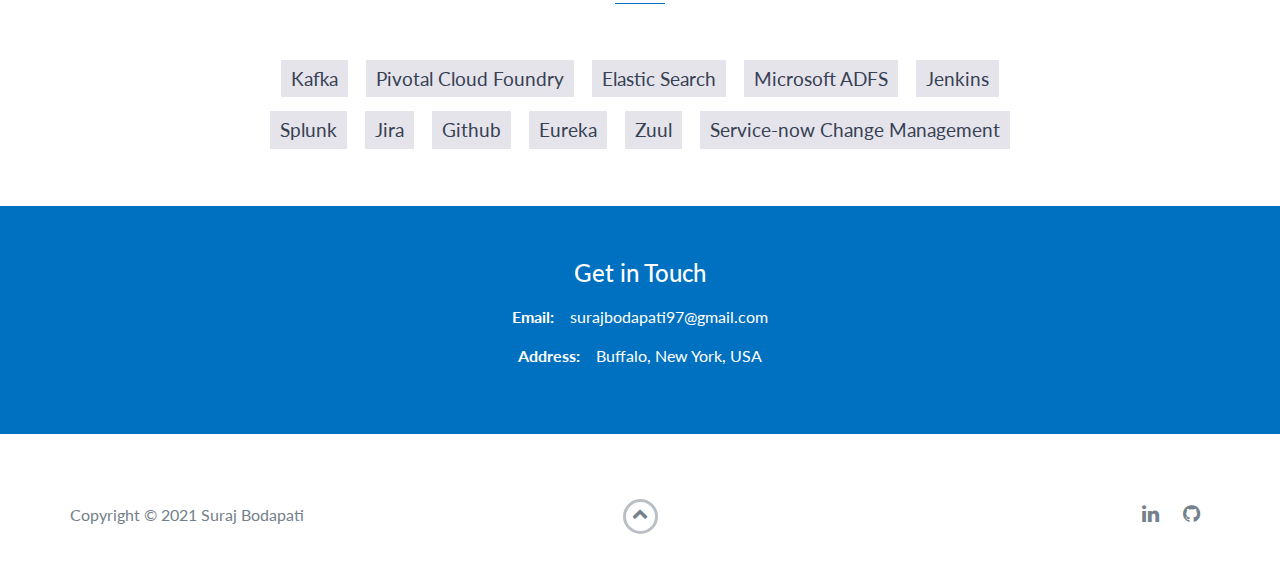
==== commit 308d9979: "chnages2" ====
--- a/index.html
+++ b/index.html
@@ -45,7 +45,7 @@
                 <a href="#contact">Contact</a>
             </li>
             <li>
-                <a href="https://www.linkedin.com/in/suraj-bls/" target="_blank"><i class="fa fa-linkedin" aria-hidden="true"></i></a>
+                <a href="#linkedIn" target="_blank"><i class="fa fa-linkedin" aria-hidden="true"></i></a>
             </li>
             <li>
                 <a href="https://github.com/lbodapat" target="_blank"><i class="fa fa-github" aria-hidden="true"></i></a>
@@ -61,10 +61,7 @@
             <a href="./Files/Suraj_Bodapati_Resume.pdf" target="_blank" class="btn-rounded-white">Download Resume</a>
         </div>
         <!-- End #lead-content -->
-        <div class="social-icons">
-            <a class="social-icon" href="https://www.linkedin.com/in/suraj-bls/" target="_blank"><i class="fab fa-linkedin-in"></i></a>
-            <a class="social-icon" href="https://github.com/lbodapat" target="_blank"><i class="fa fa-github"></i></a>
-        </div>
+
         <div id="lead-overlay"></div>
 
         <div id="lead-down">
@@ -536,7 +533,7 @@
                 </div>
                 <div class="col-sm-5 social">
                     <ul>
-                        <li>
+                        <li id="linkedIn">
                             <a href="https://www.linkedin.com/in/suraj-bls/" target="_blank"><i class="fa fa-linkedin" aria-hidden="true"></i></a>
                         </li>
                         <li>
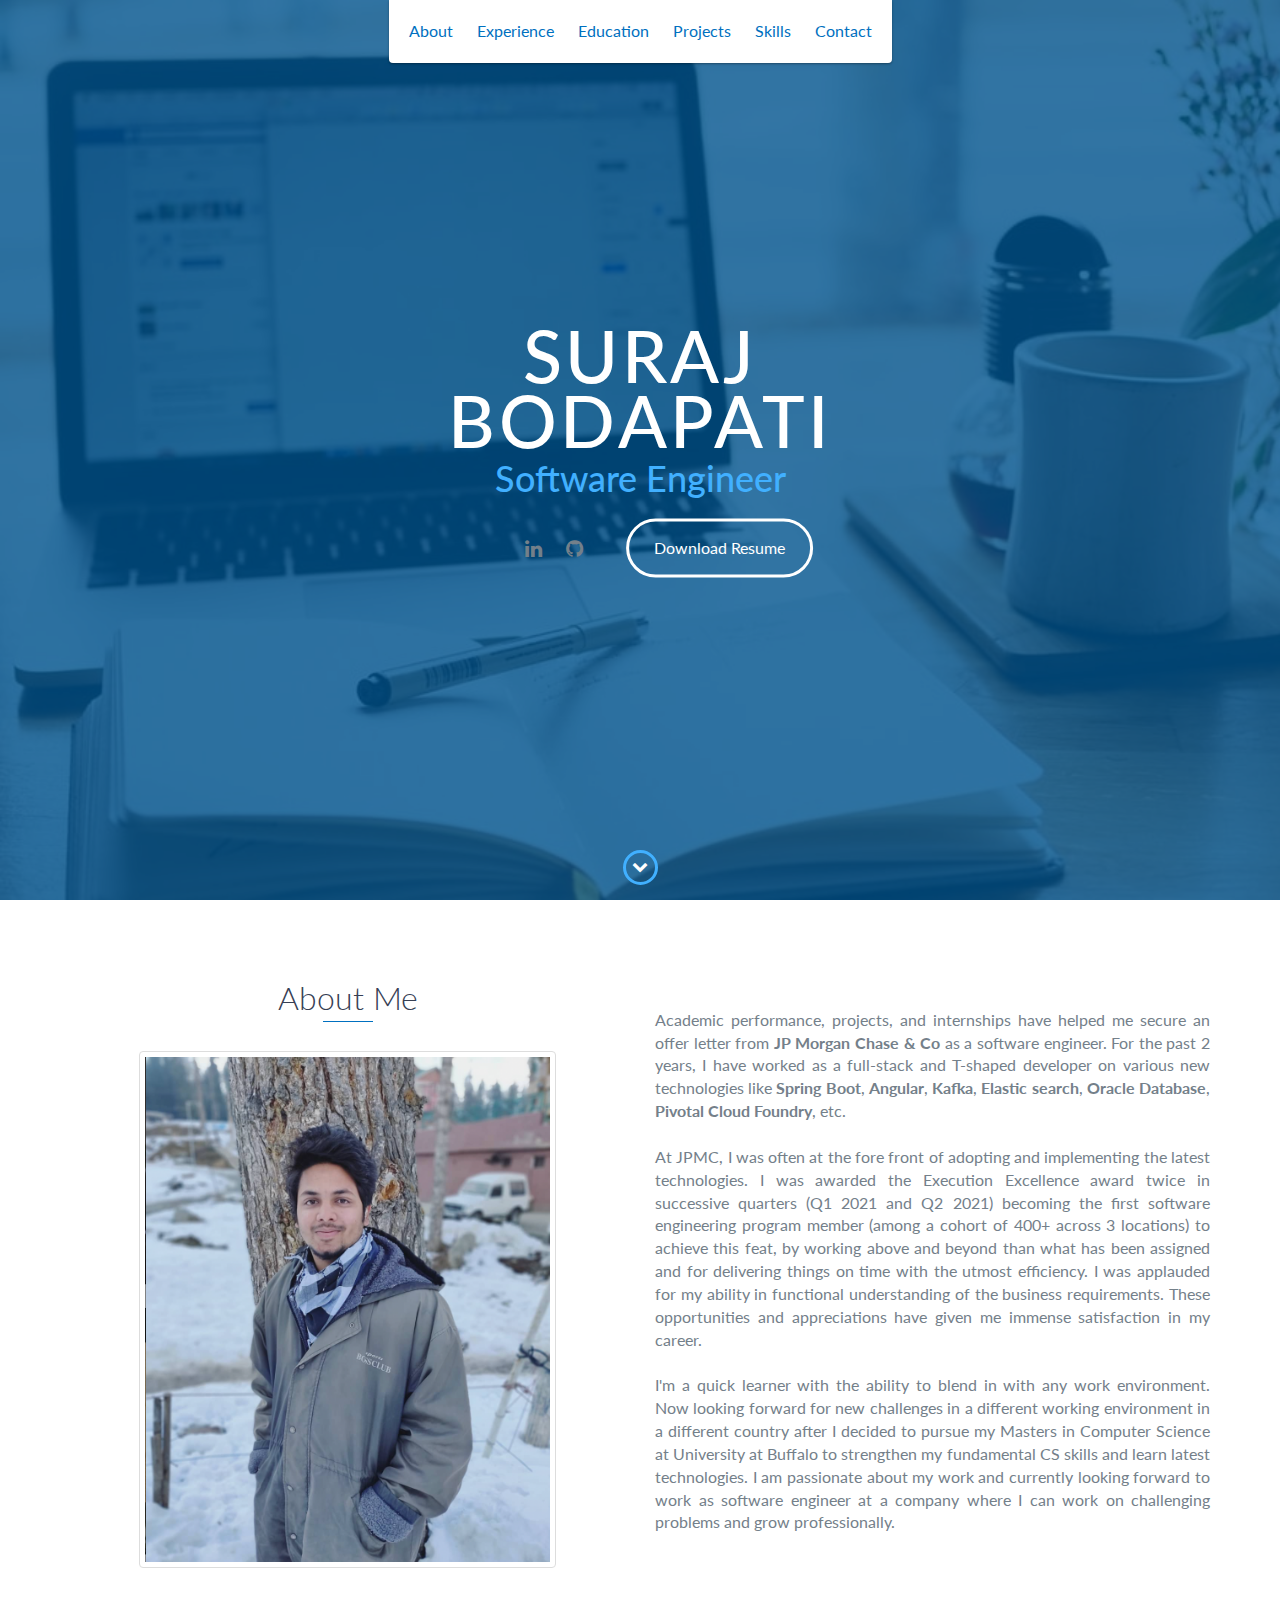
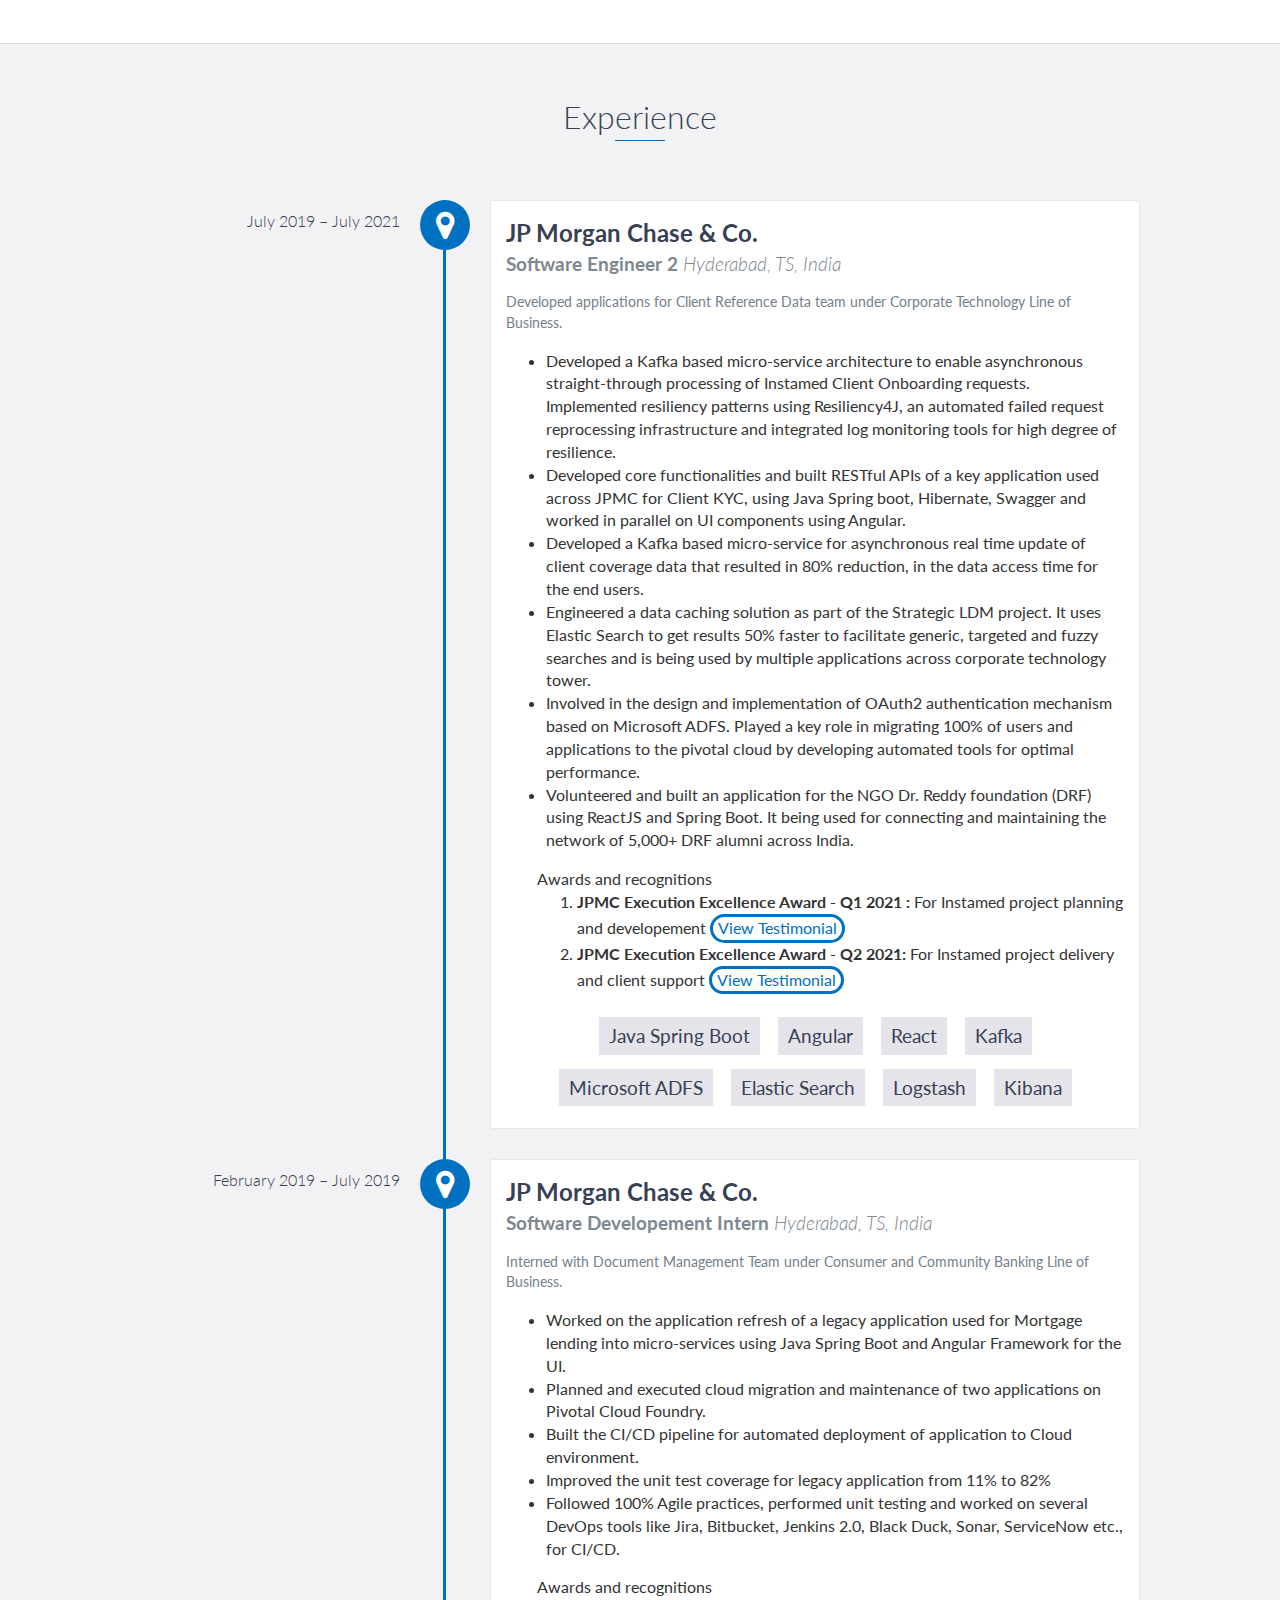
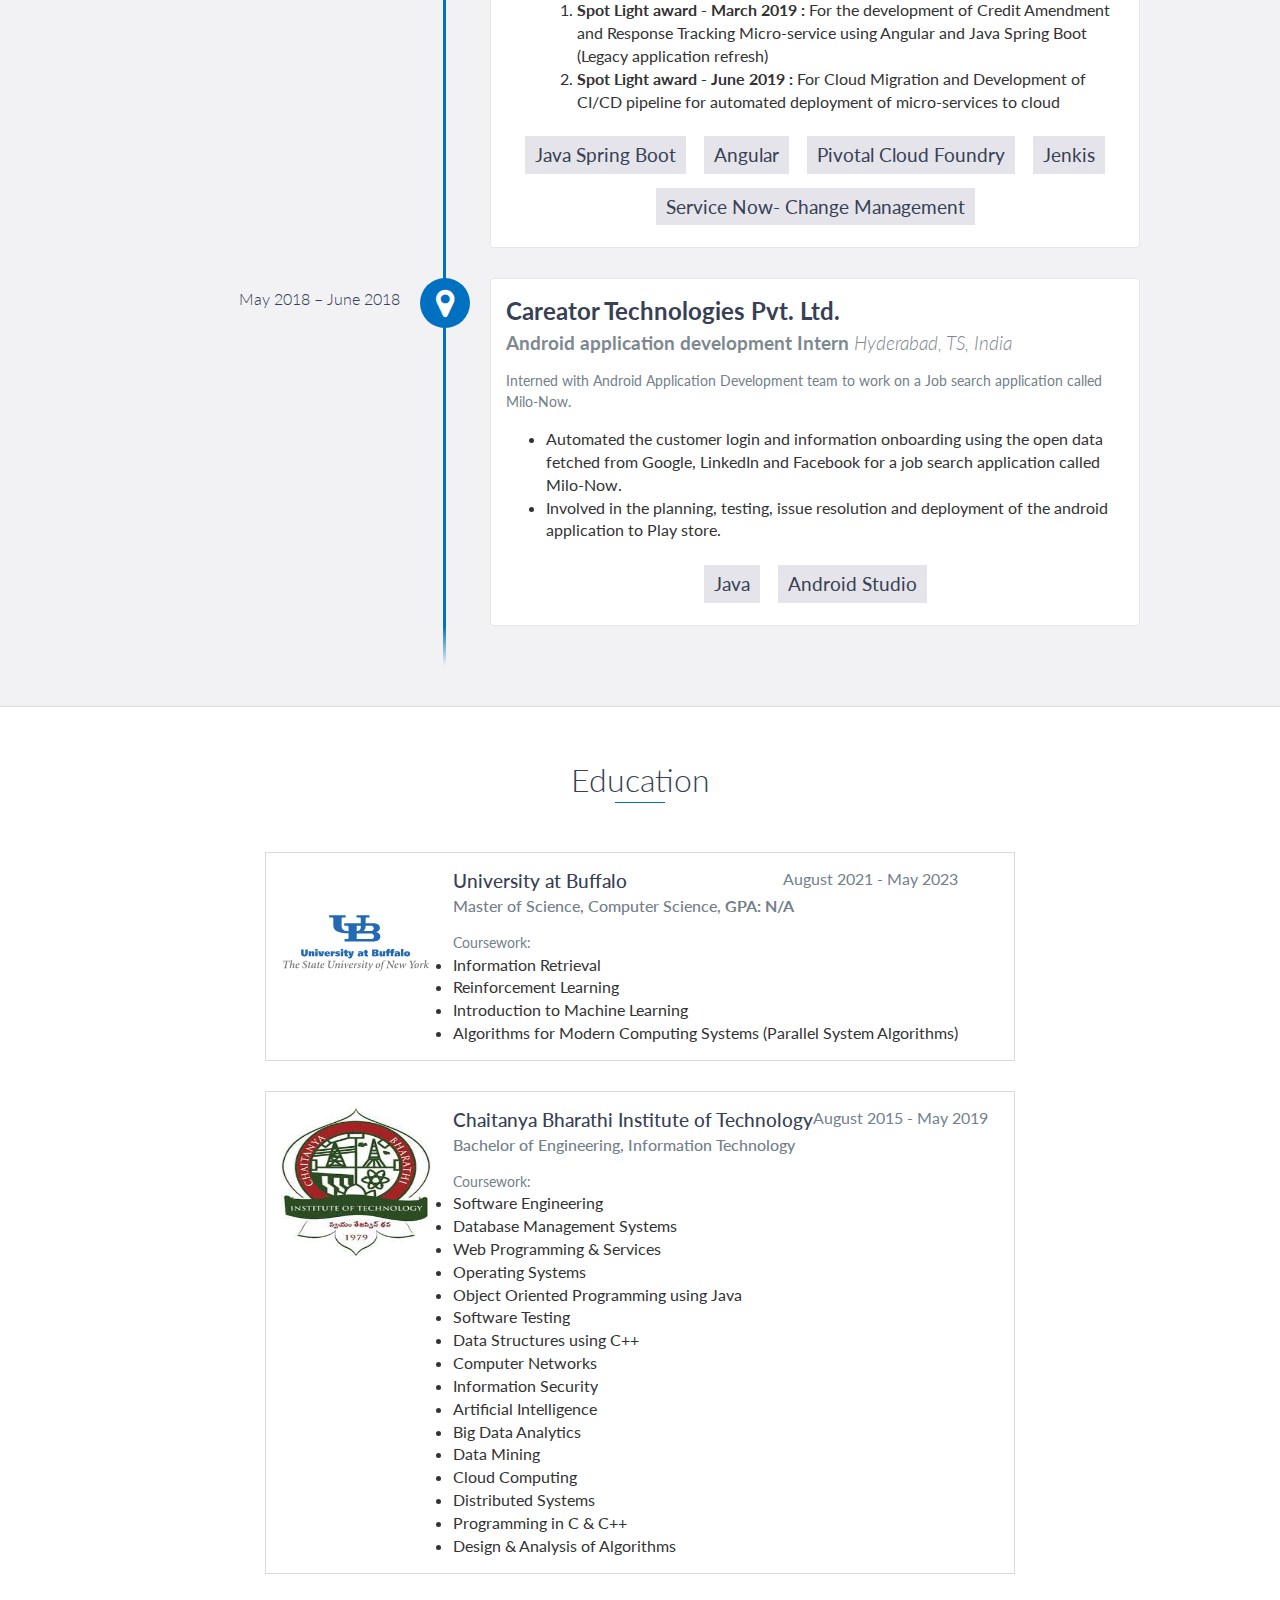
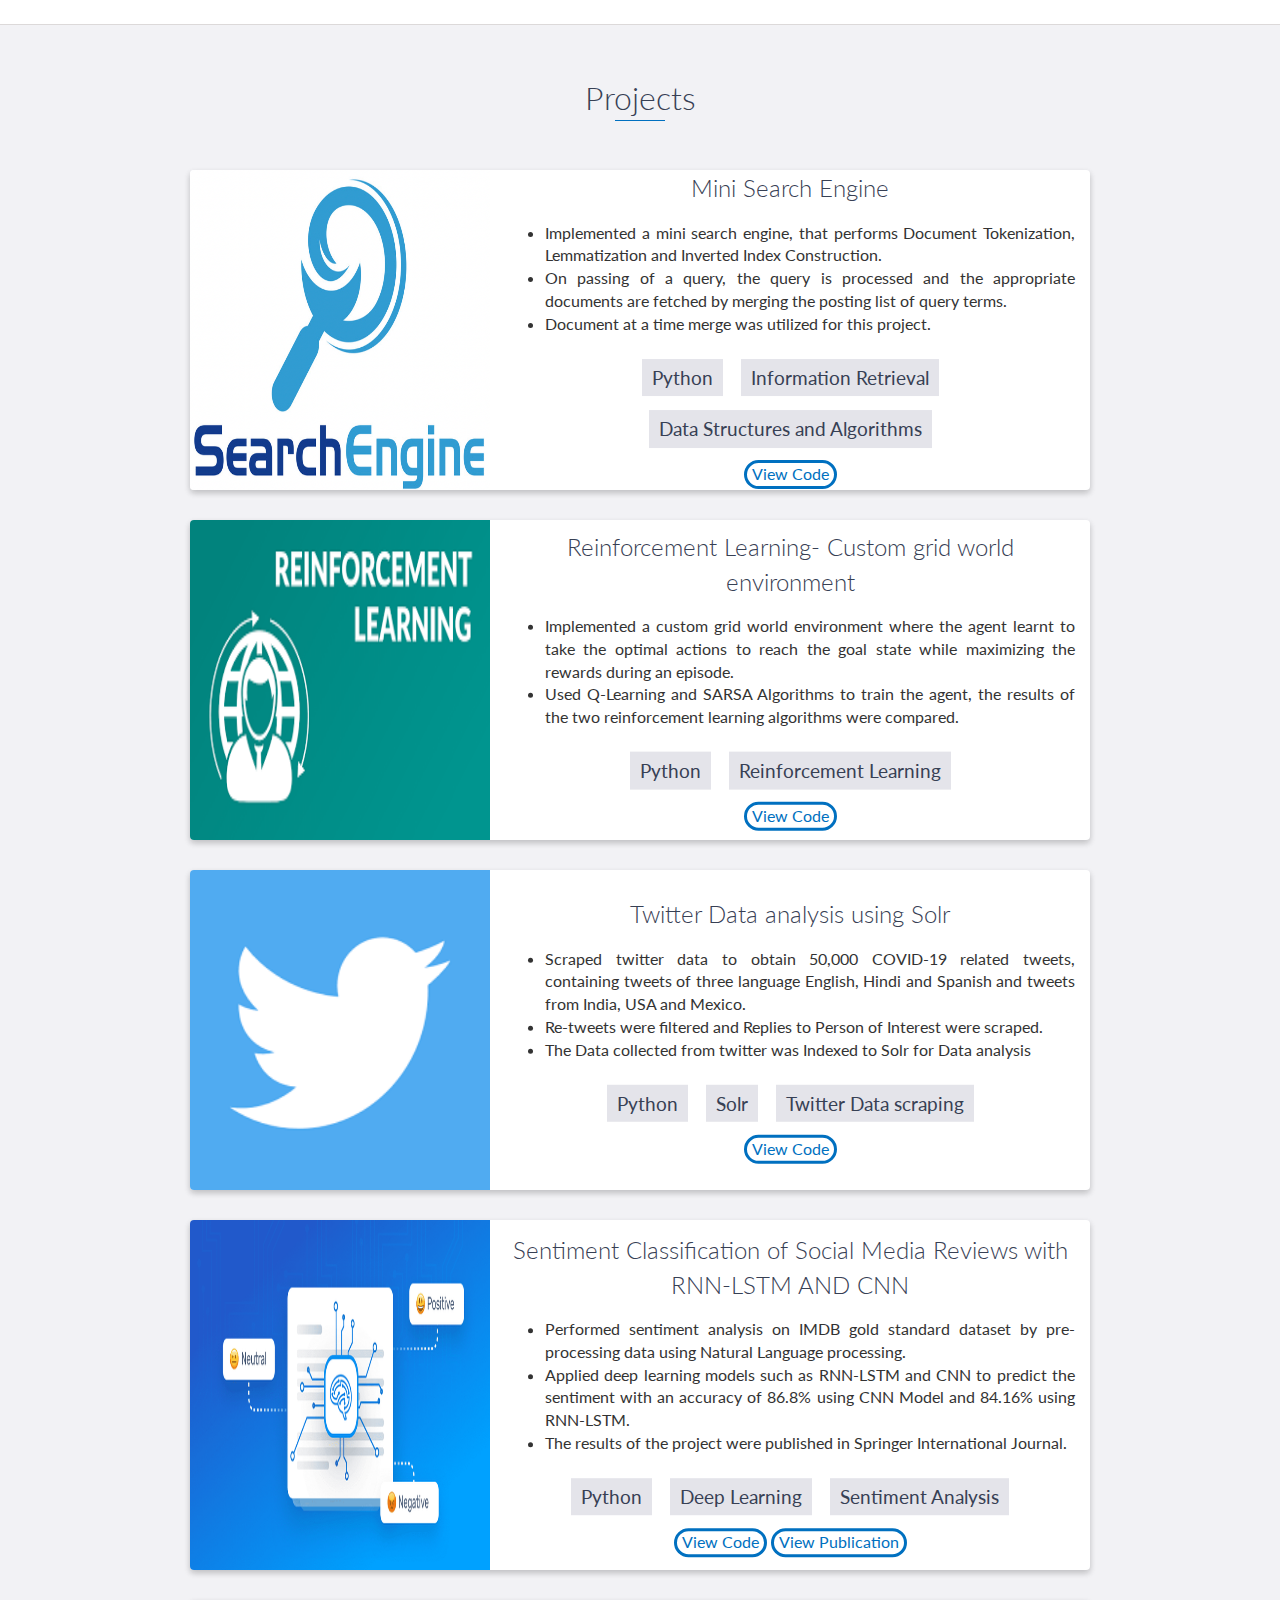
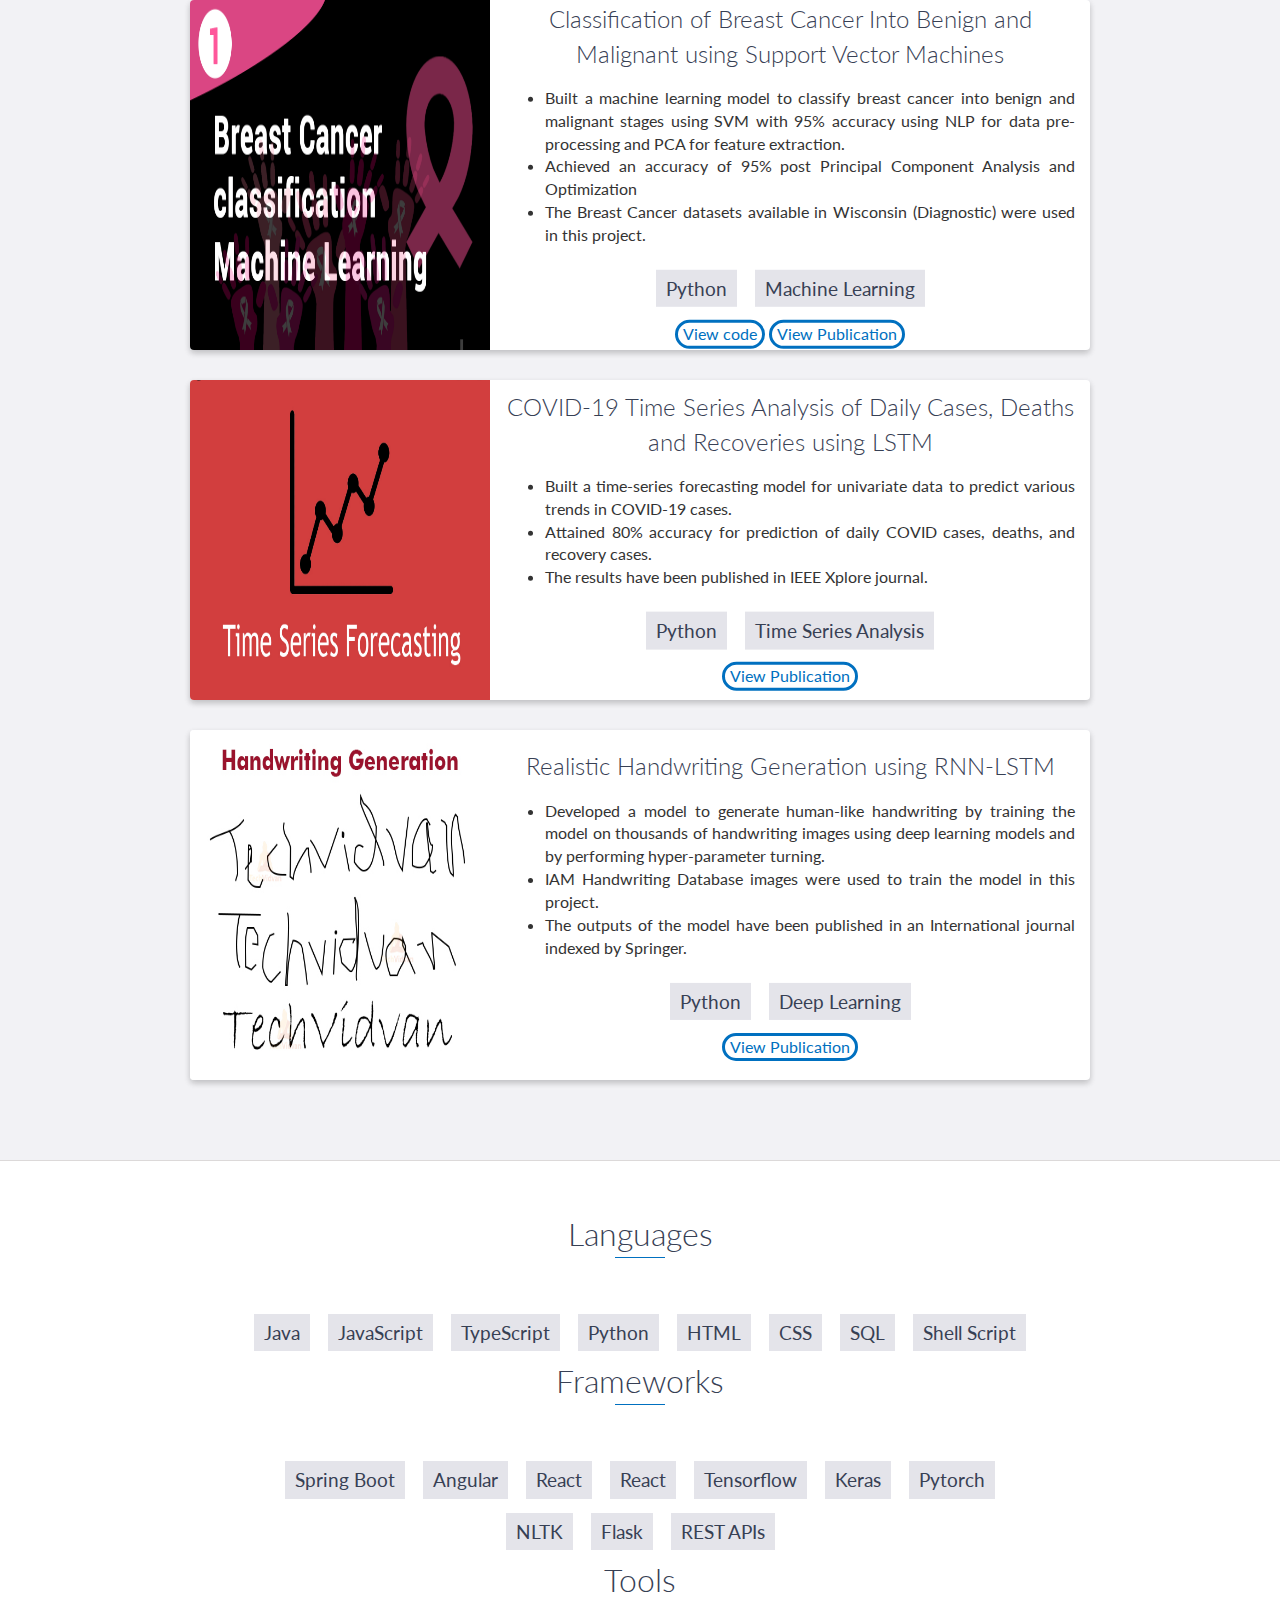
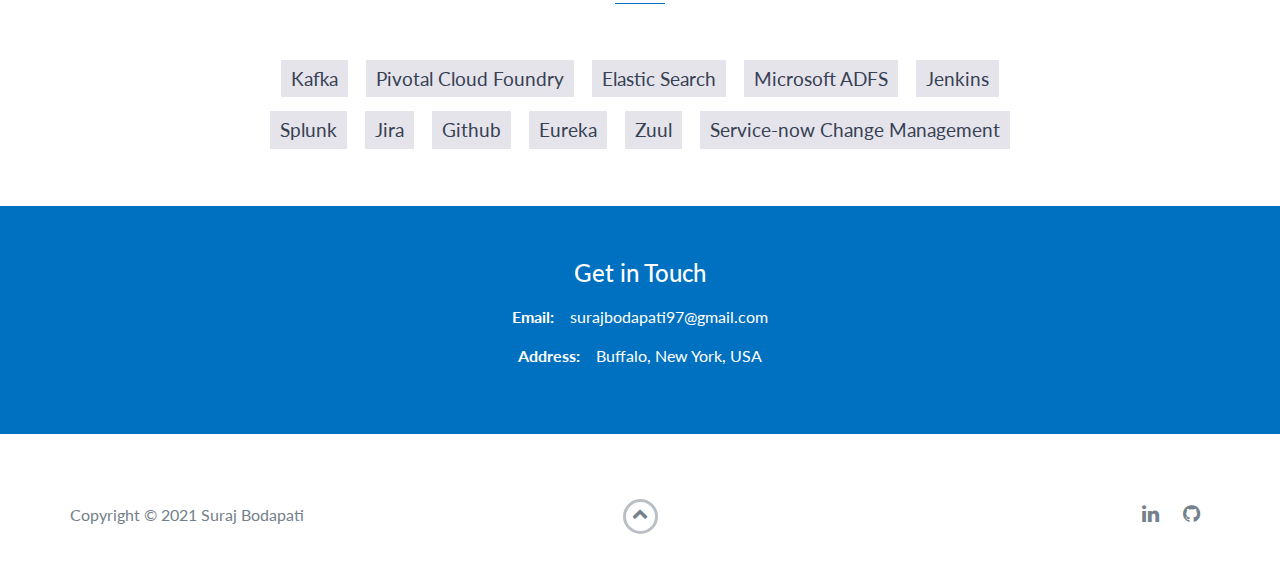
==== commit 394fbec4: "chnages3" ====
--- a/index.html
+++ b/index.html
@@ -44,12 +44,6 @@
             <li>
                 <a href="#contact">Contact</a>
             </li>
-            <li>
-                <a href="#linkedIn" target="_blank"><i class="fa fa-linkedin" aria-hidden="true"></i></a>
-            </li>
-            <li>
-                <a href="https://github.com/lbodapat" target="_blank"><i class="fa fa-github" aria-hidden="true"></i></a>
-            </li>
         </ul>
     </header>
     <!-- End header -->
@@ -59,6 +53,18 @@
             <h1>Suraj<br>Bodapati</h1>
             <h2>Software Engineer</h2>
             <a href="./Files/Suraj_Bodapati_Resume.pdf" target="_blank" class="btn-rounded-white">Download Resume</a>
+
+            <div class="col-sm-5 social">
+                <ul>
+                    <li>
+                        <a href="https://www.linkedin.com/in/suraj-bls/" target="_blank"><i class="fa fa-linkedin" aria-hidden="true"></i></a>
+                    </li>
+                    <li>
+                        <a href="https://github.com/lbodapat" target="_blank"><i class="fa fa-github" aria-hidden="true"></i></a>
+                    </li>
+                </ul>
+            </div>
+
         </div>
         <!-- End #lead-content -->
 
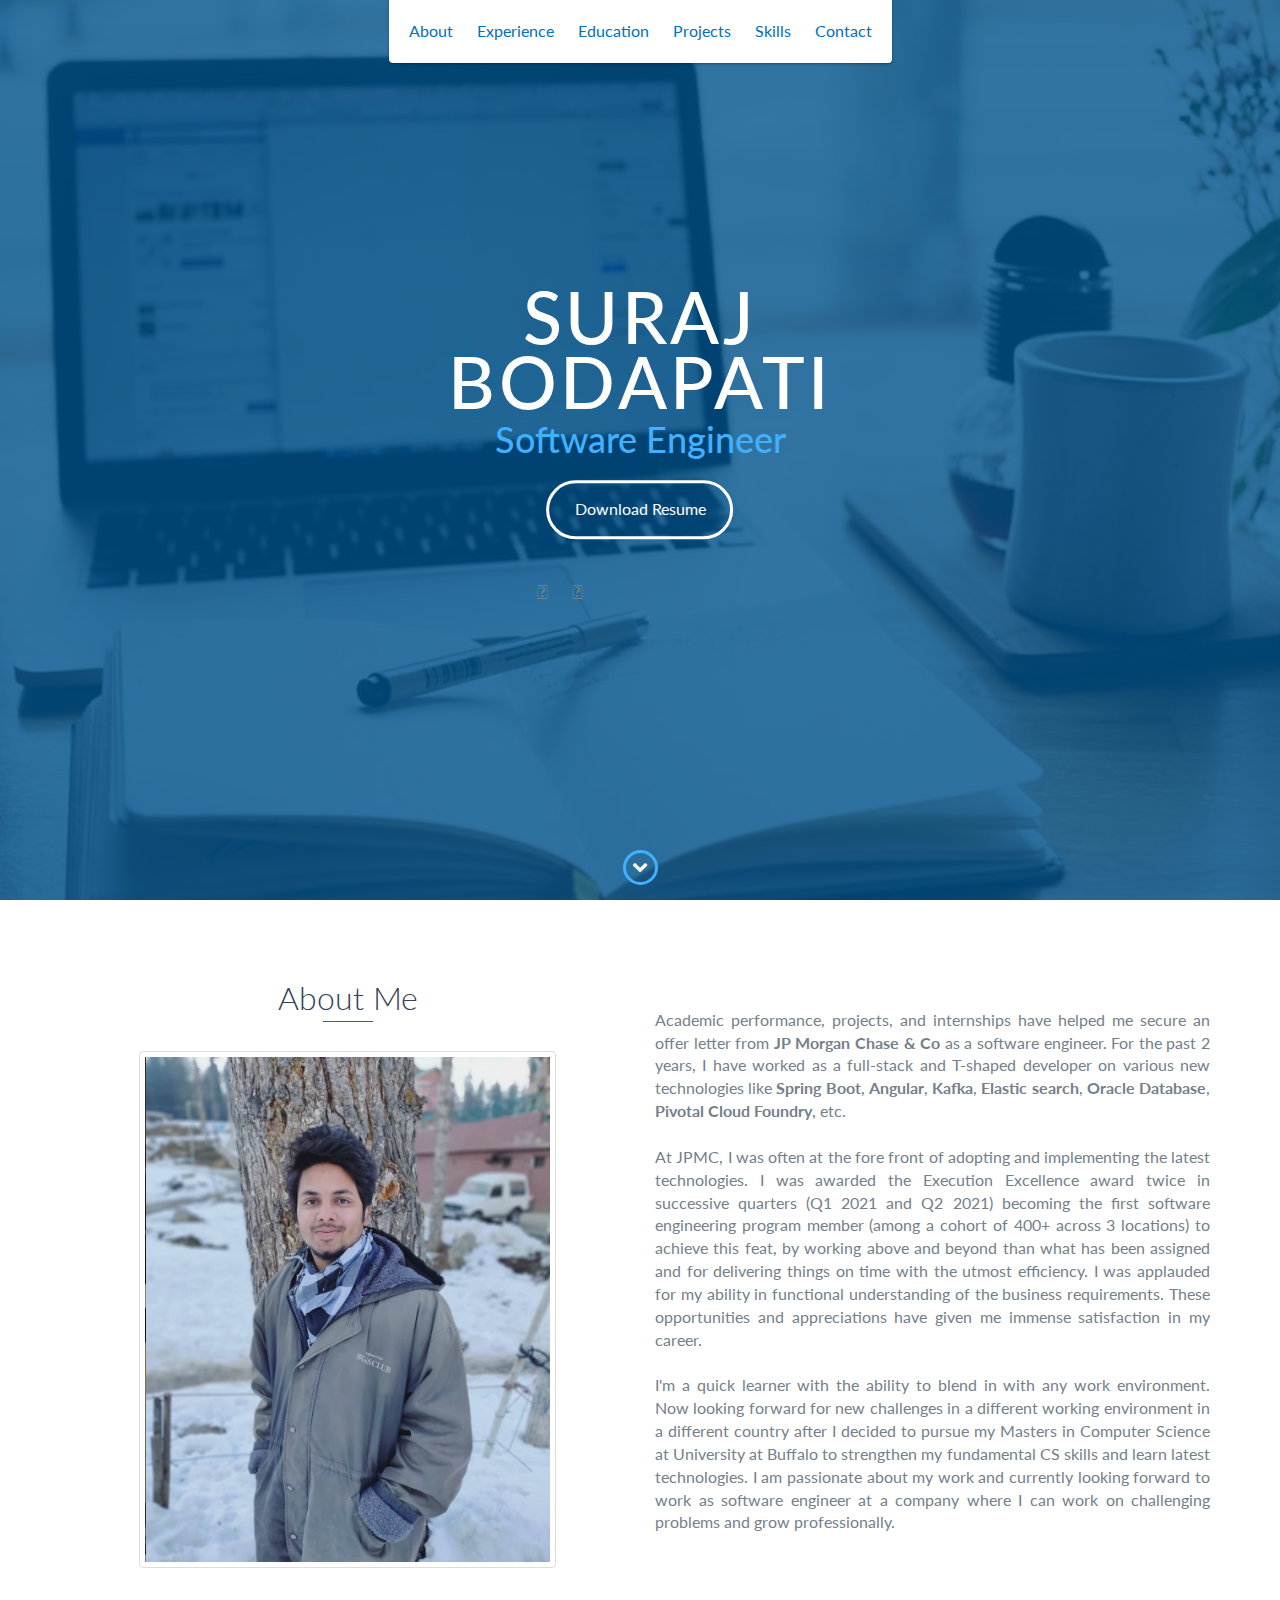
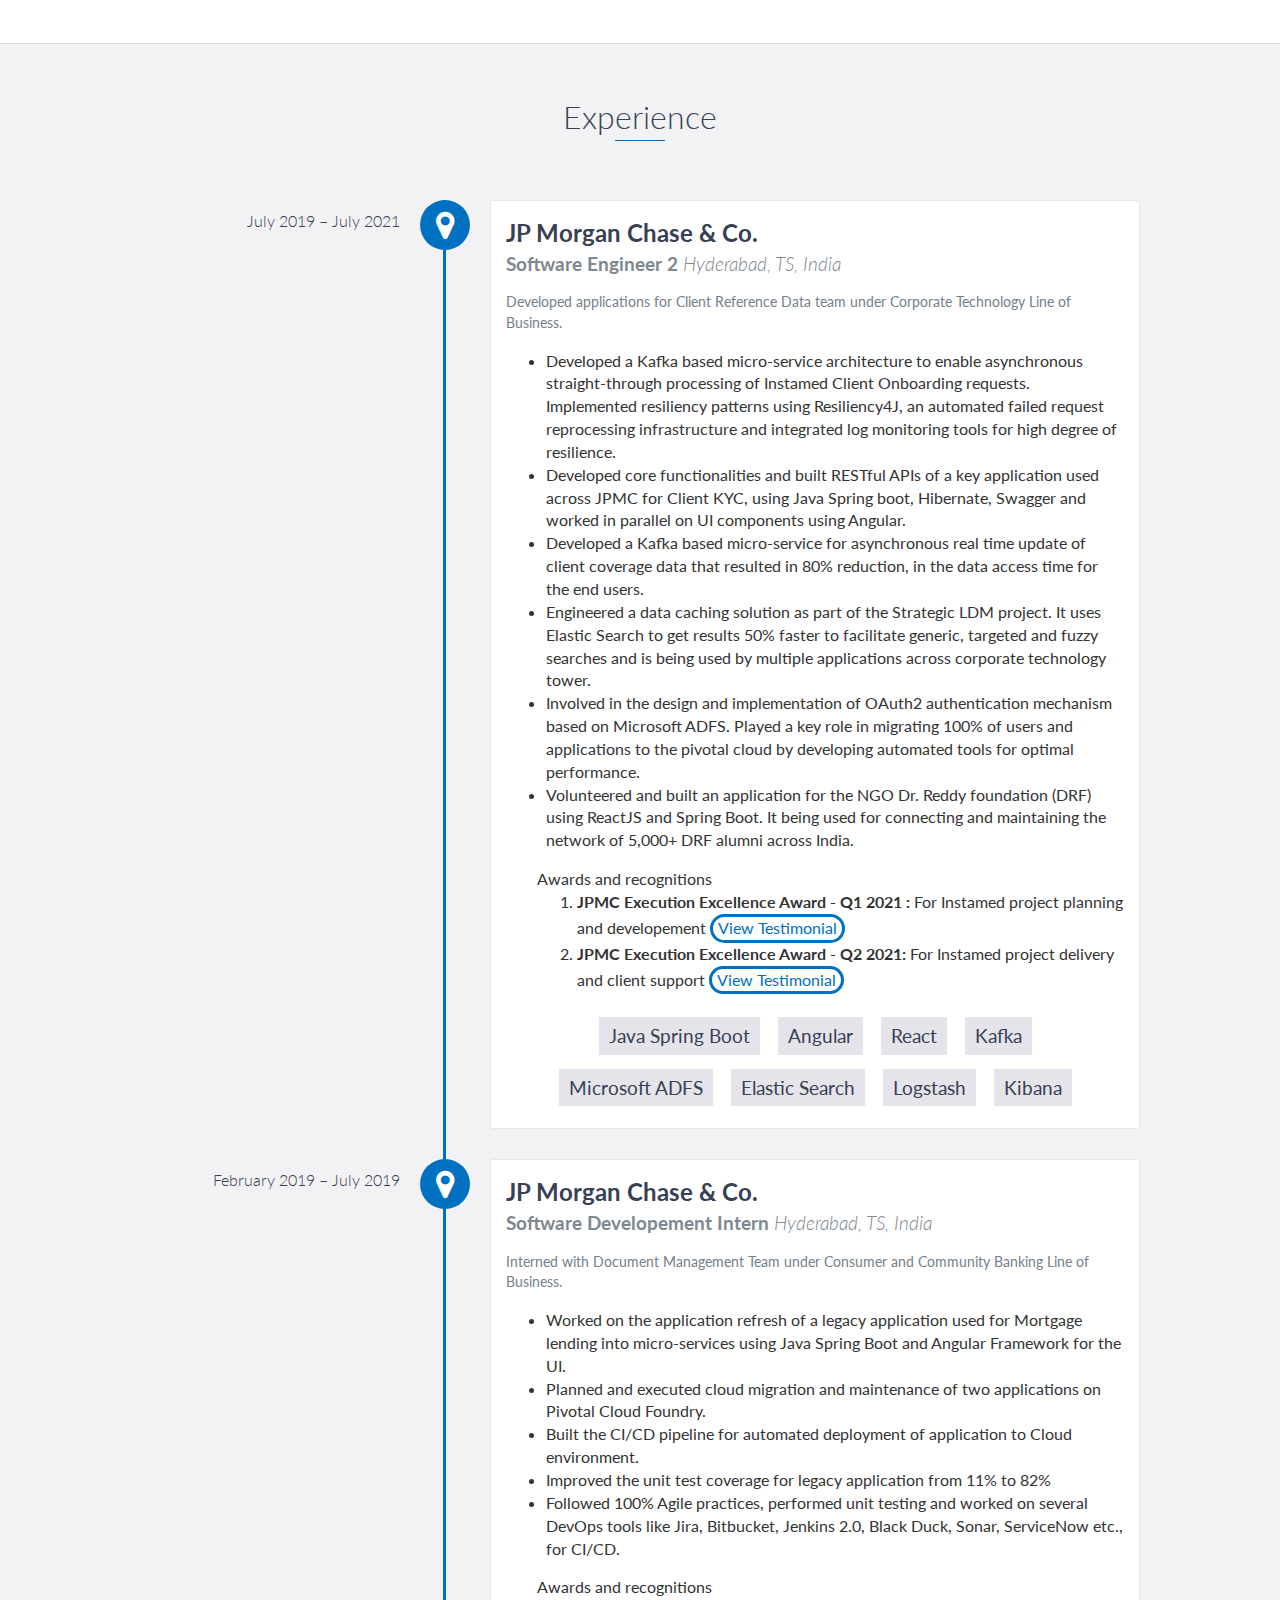
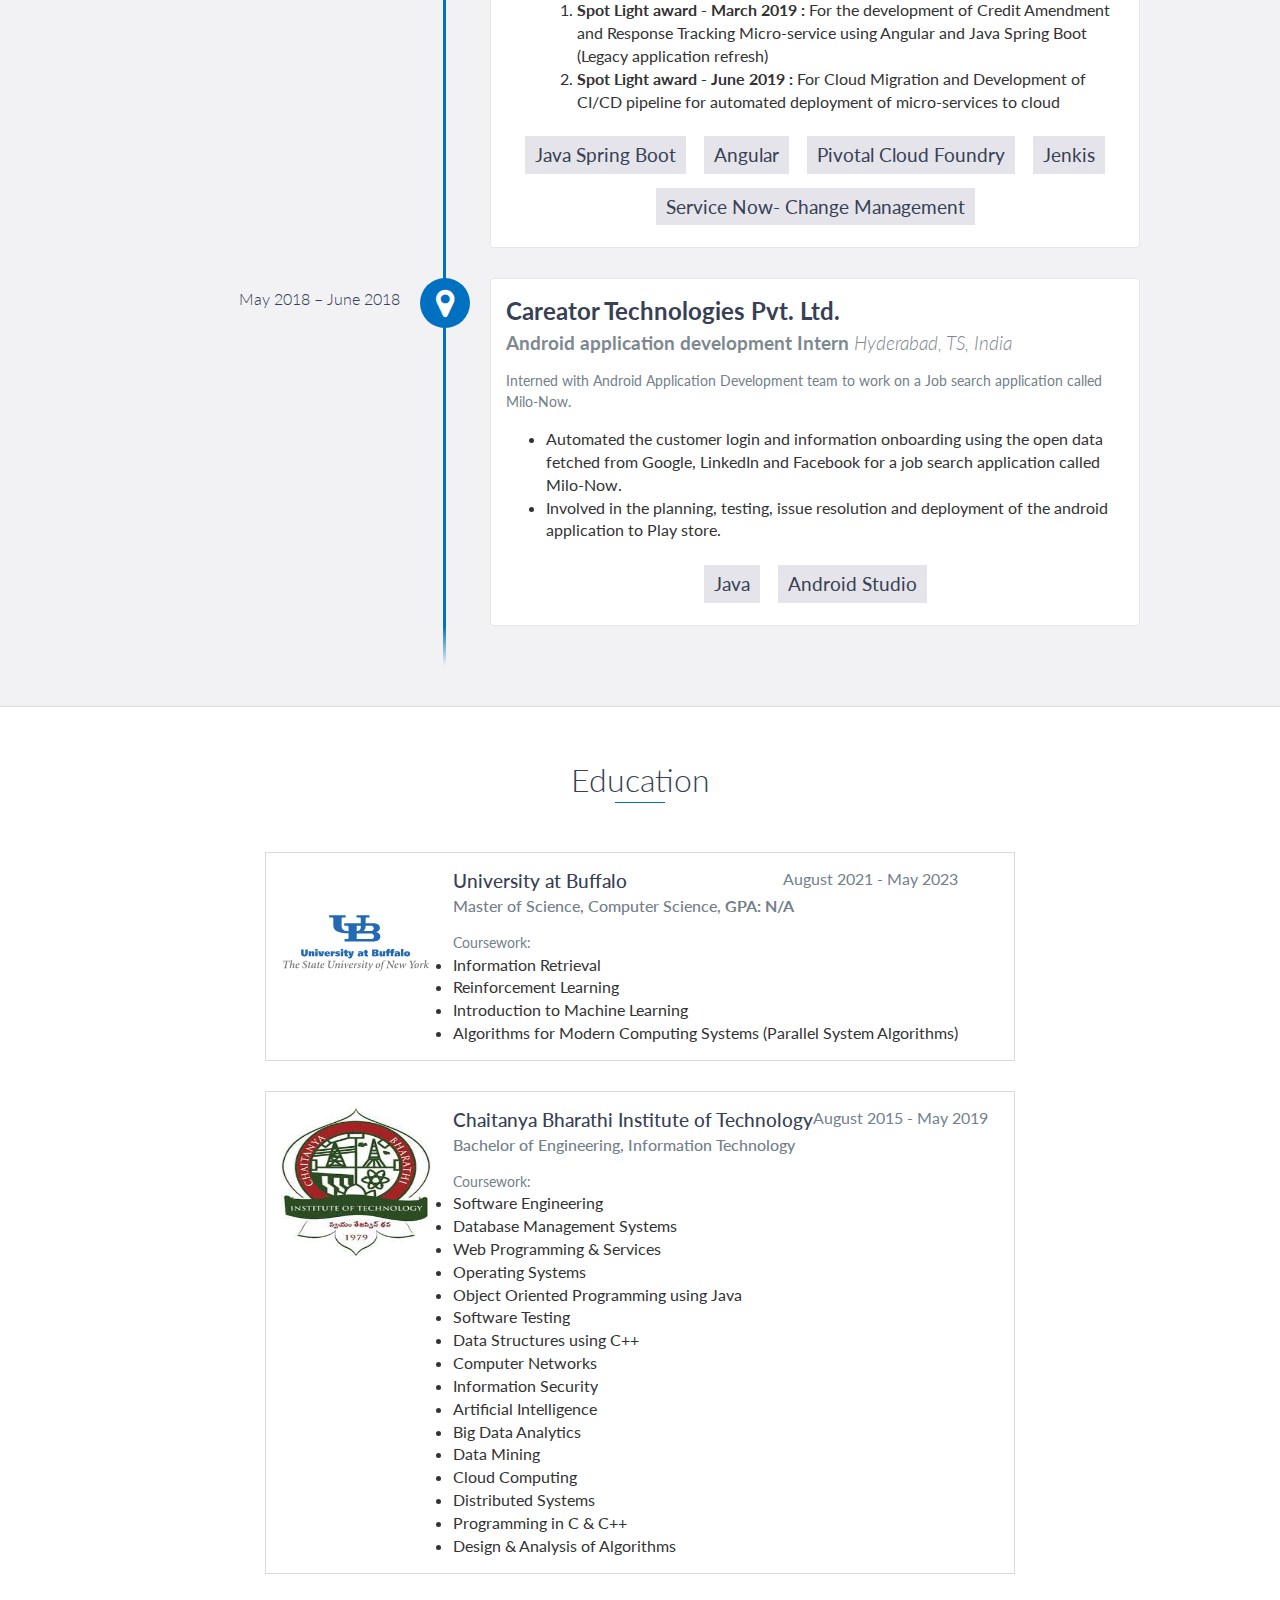
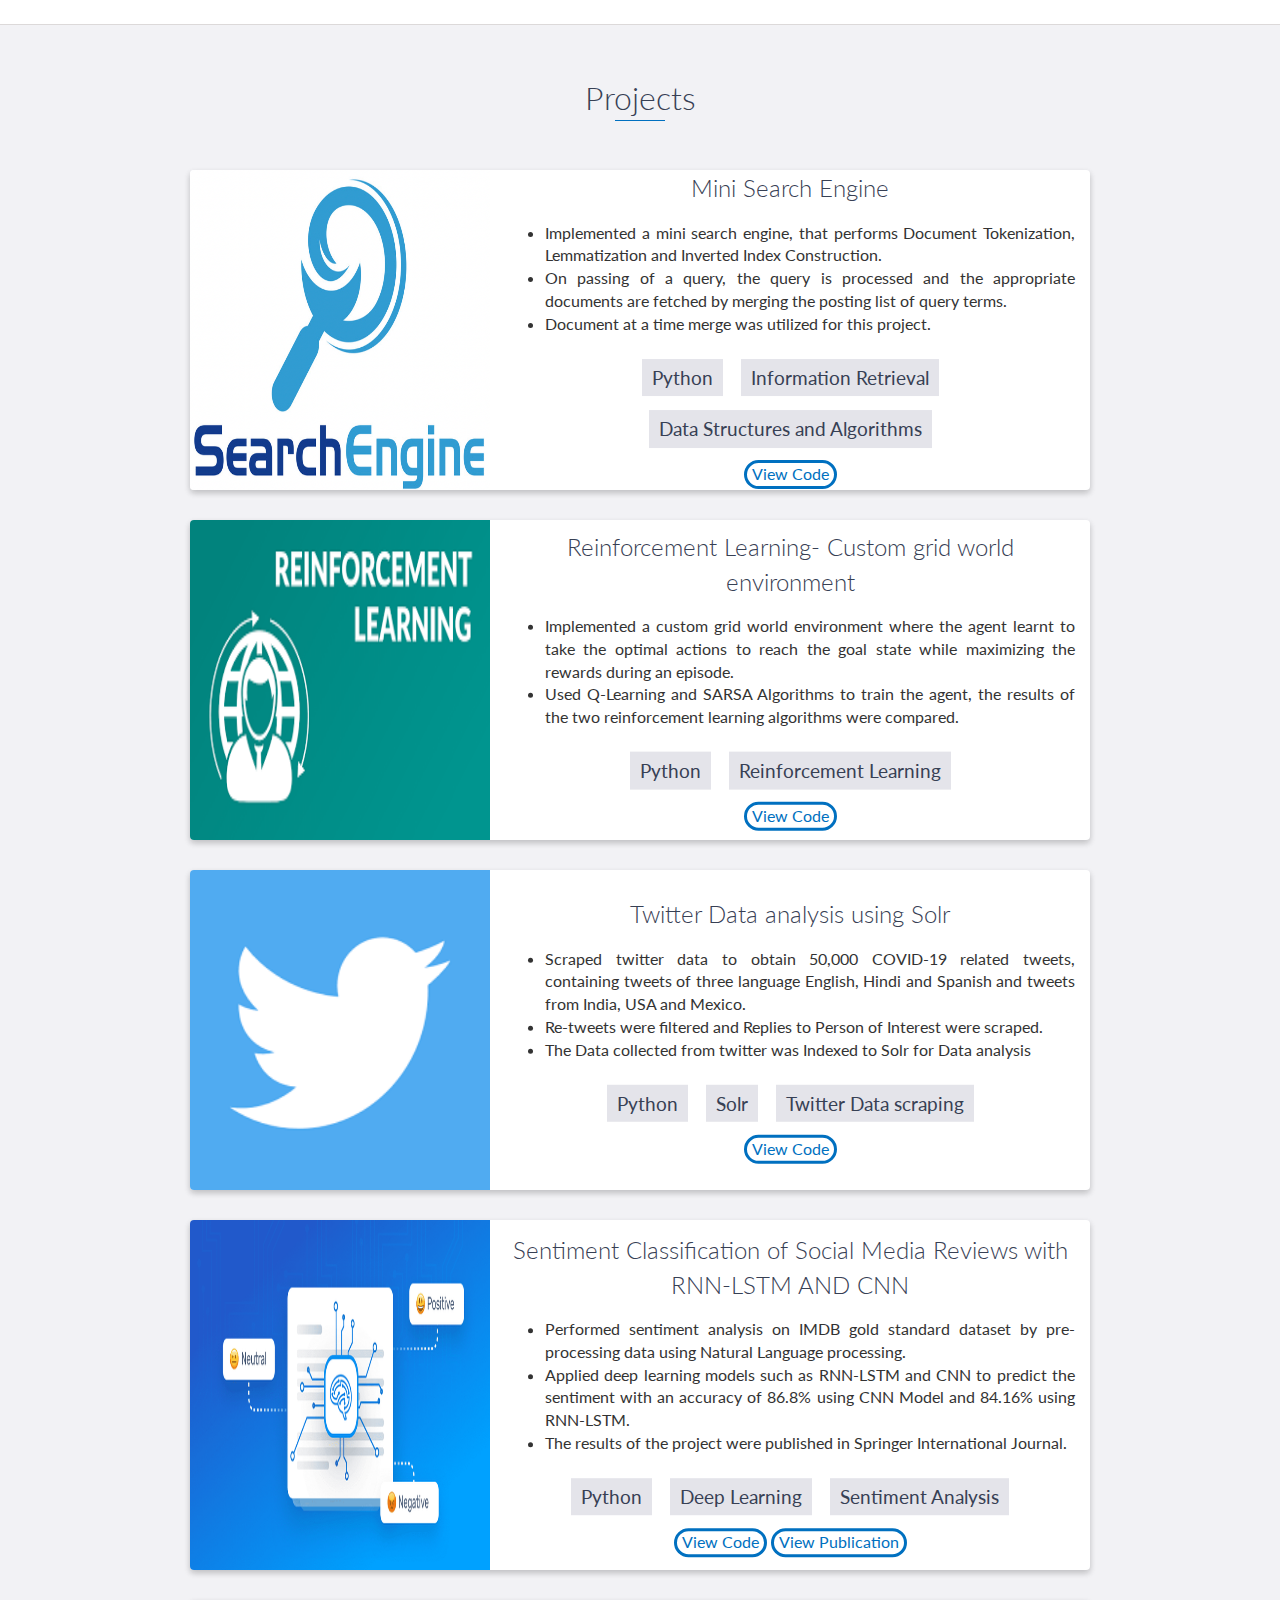
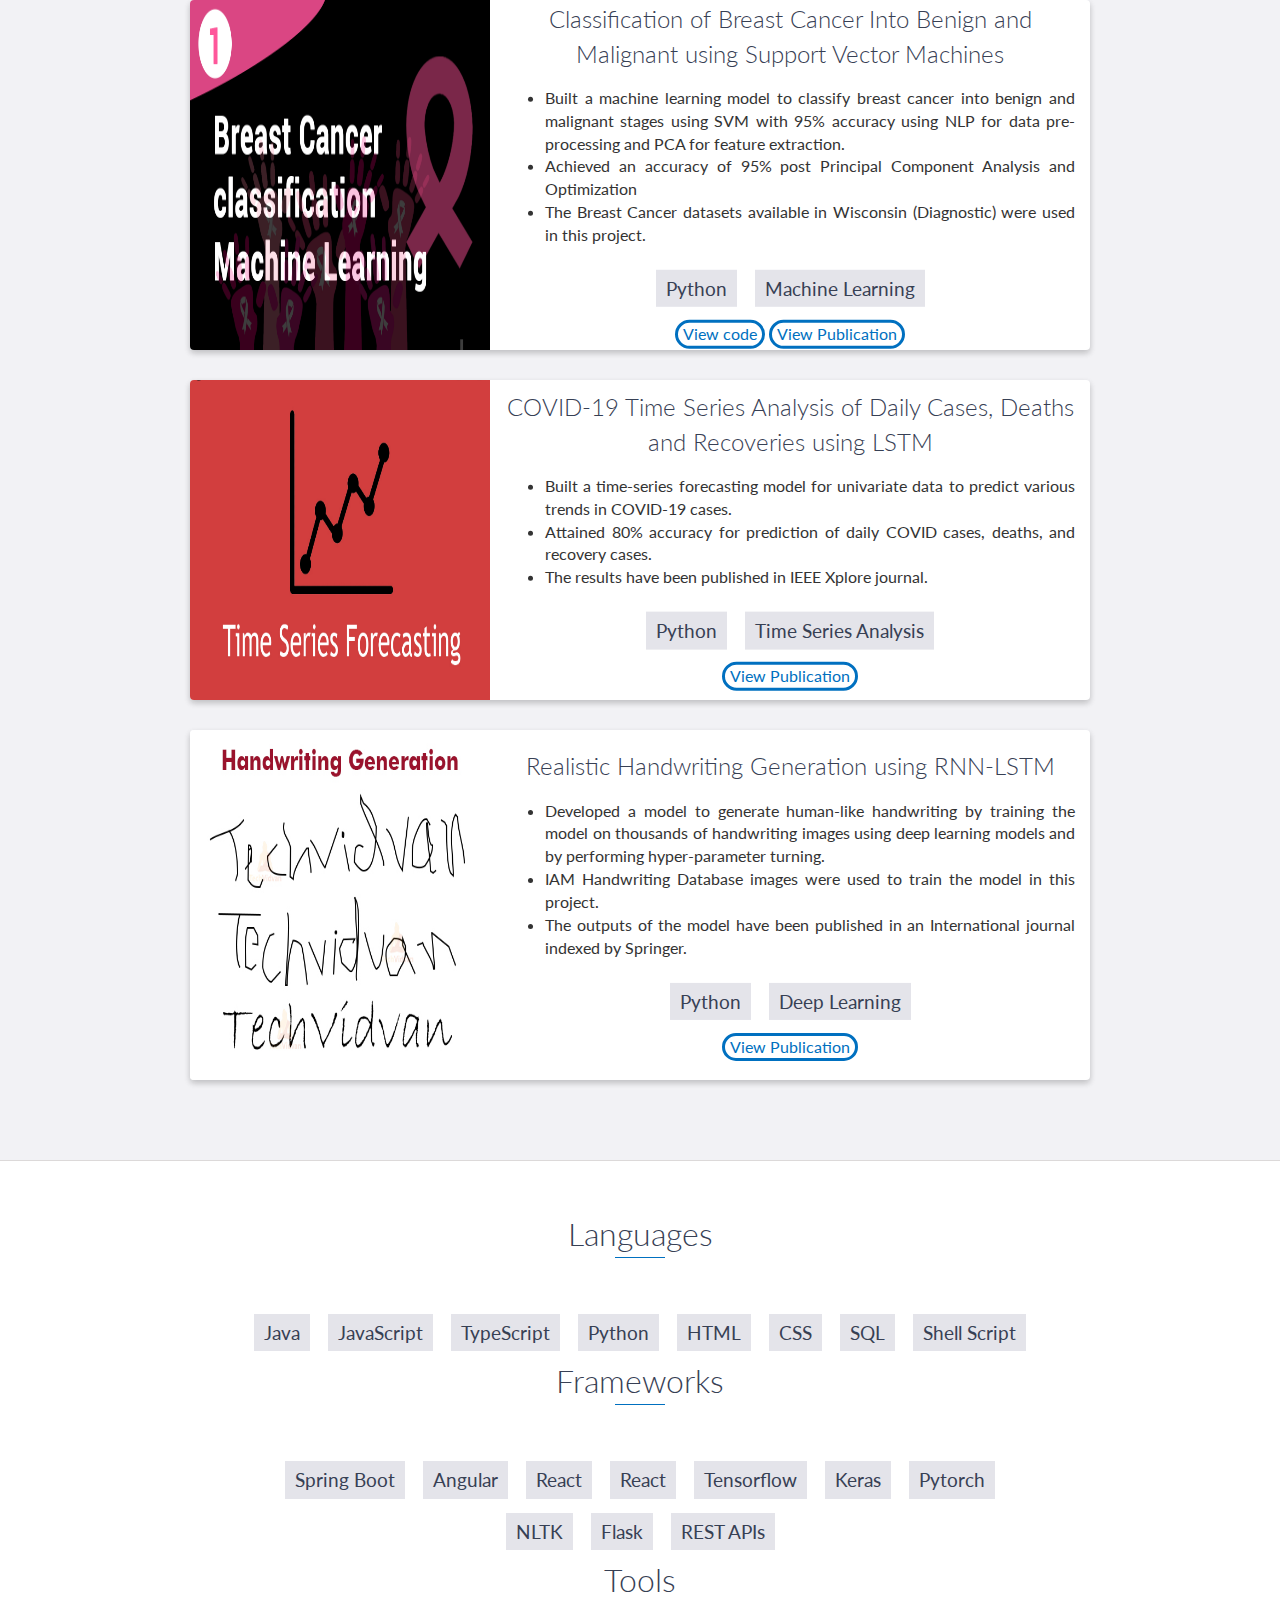
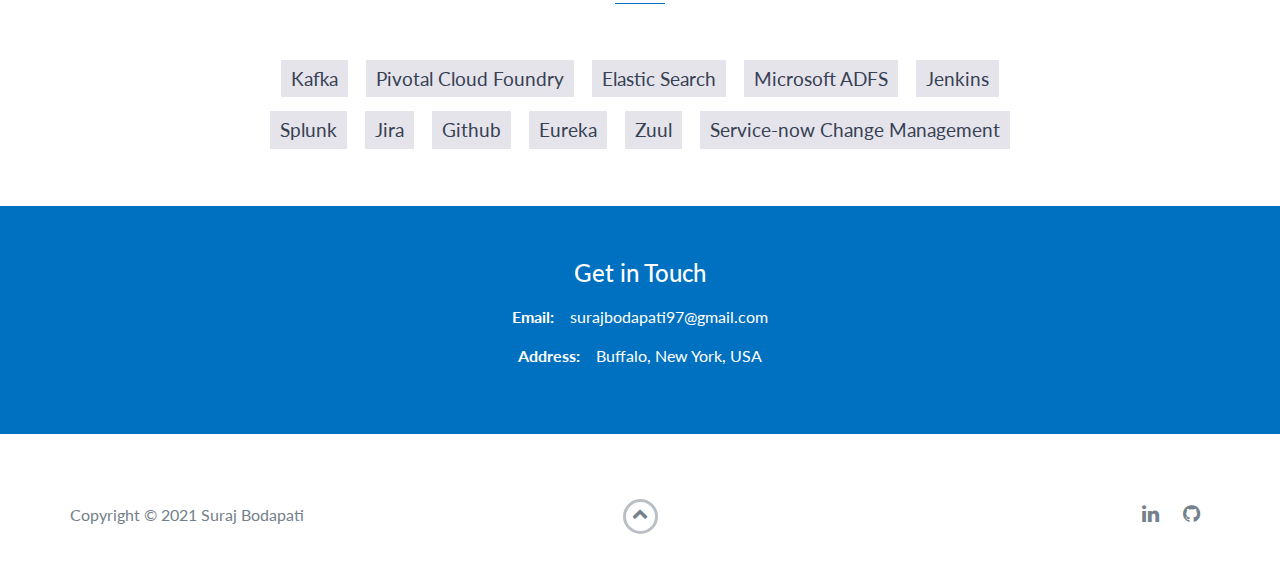
==== commit 4cada1fe: "chnages4" ====
--- a/index.html
+++ b/index.html
@@ -53,14 +53,15 @@
             <h1>Suraj<br>Bodapati</h1>
             <h2>Software Engineer</h2>
             <a href="./Files/Suraj_Bodapati_Resume.pdf" target="_blank" class="btn-rounded-white">Download Resume</a>
-
+            <br>
+            <br>
             <div class="col-sm-5 social">
                 <ul>
                     <li>
-                        <a href="https://www.linkedin.com/in/suraj-bls/" target="_blank"><i class="fa fa-linkedin" aria-hidden="true"></i></a>
+                        <a href="https://www.linkedin.com/in/suraj-bls/" target="_blank"><i class="fab fa-linkedin" aria-hidden="true"></i></a>
                     </li>
                     <li>
-                        <a href="https://github.com/lbodapat" target="_blank"><i class="fa fa-github" aria-hidden="true"></i></a>
+                        <a href="https://github.com/lbodapat" target="_blank"><i class="fab fa-github" aria-hidden="true"></i></a>
                     </li>
                 </ul>
             </div>
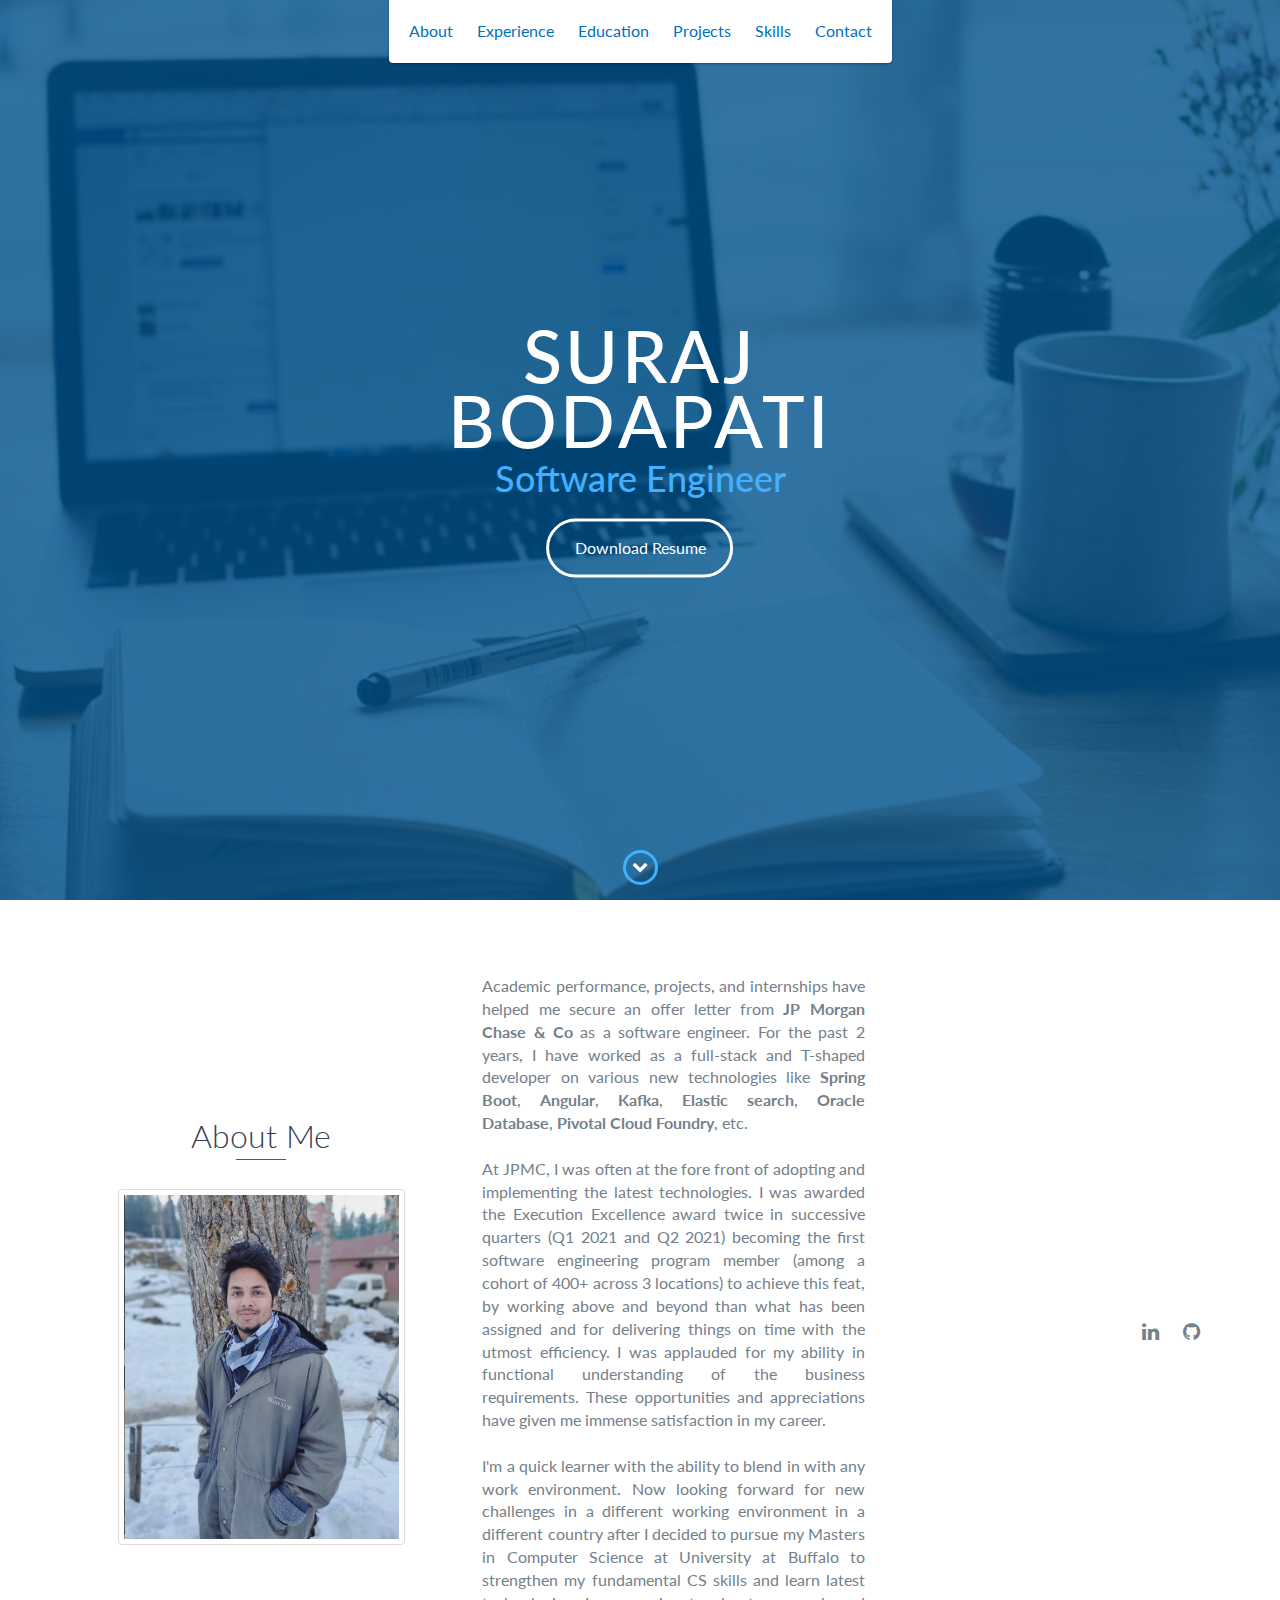
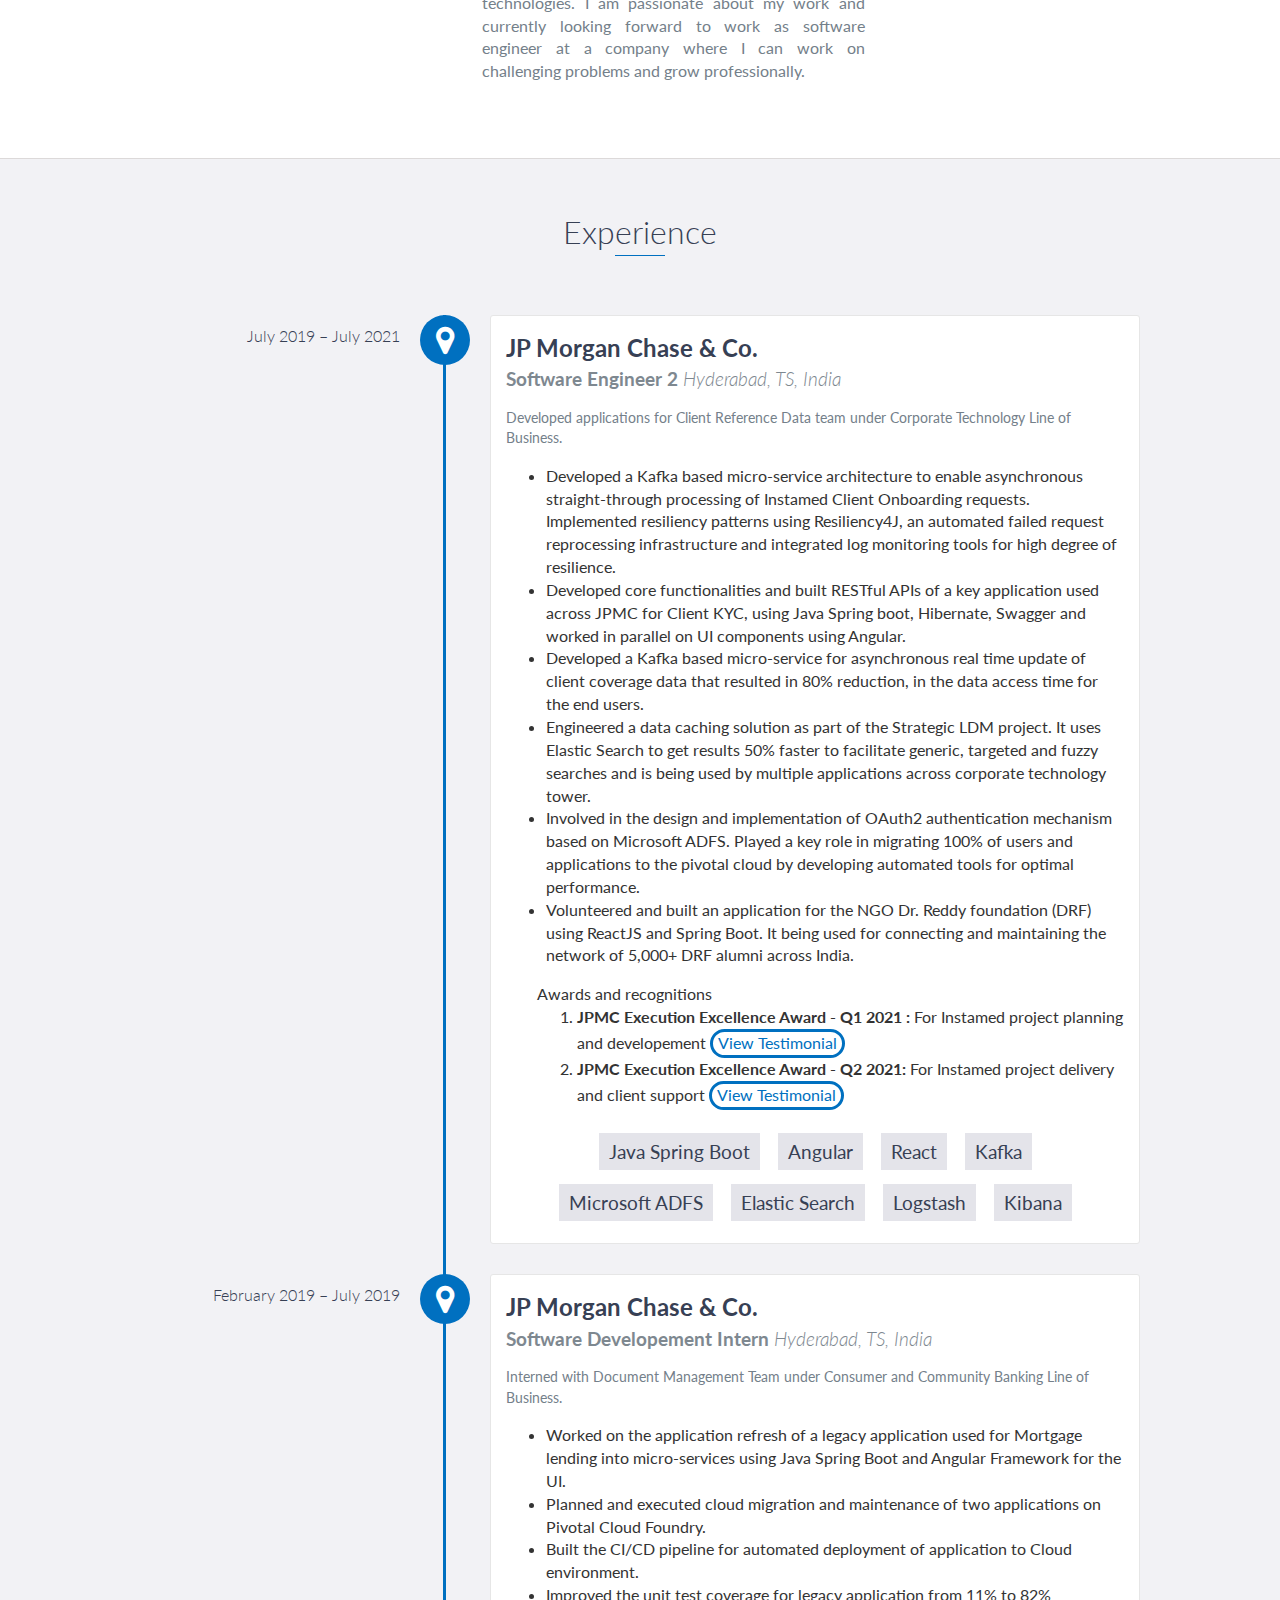
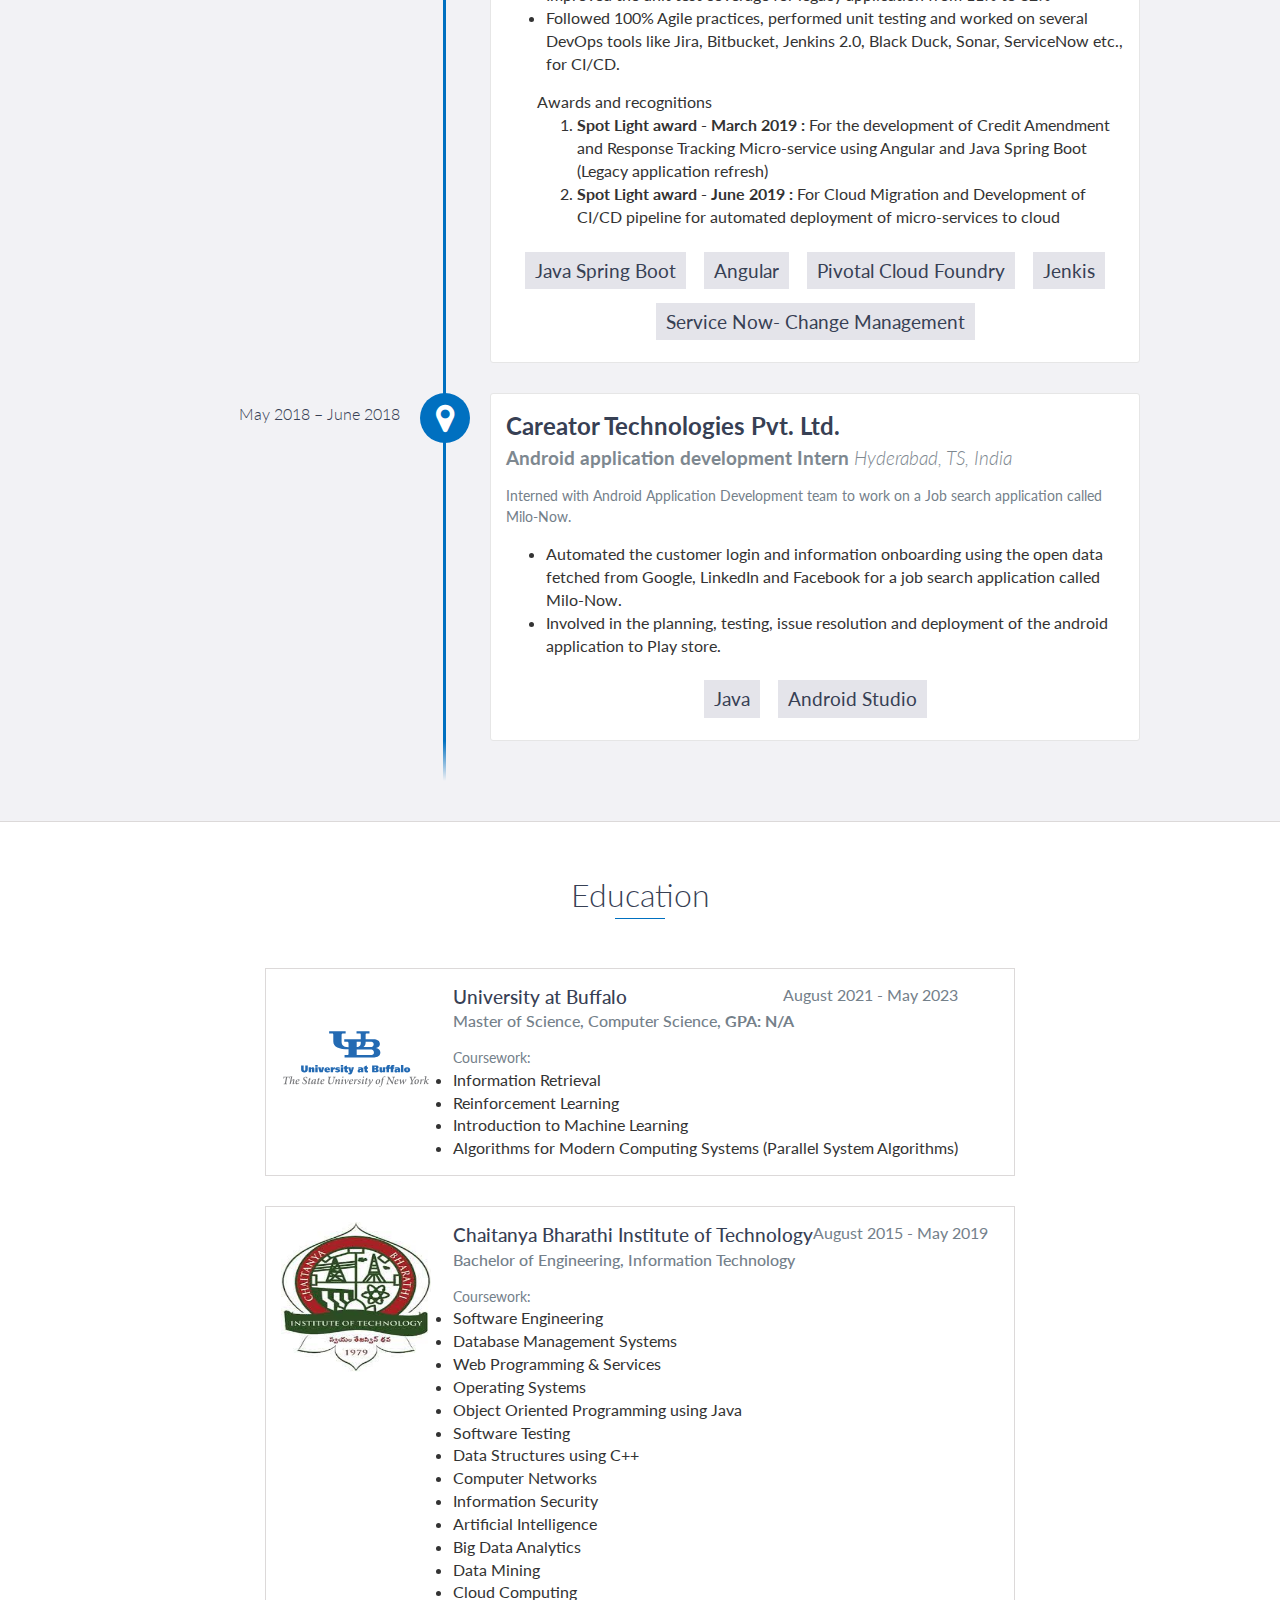
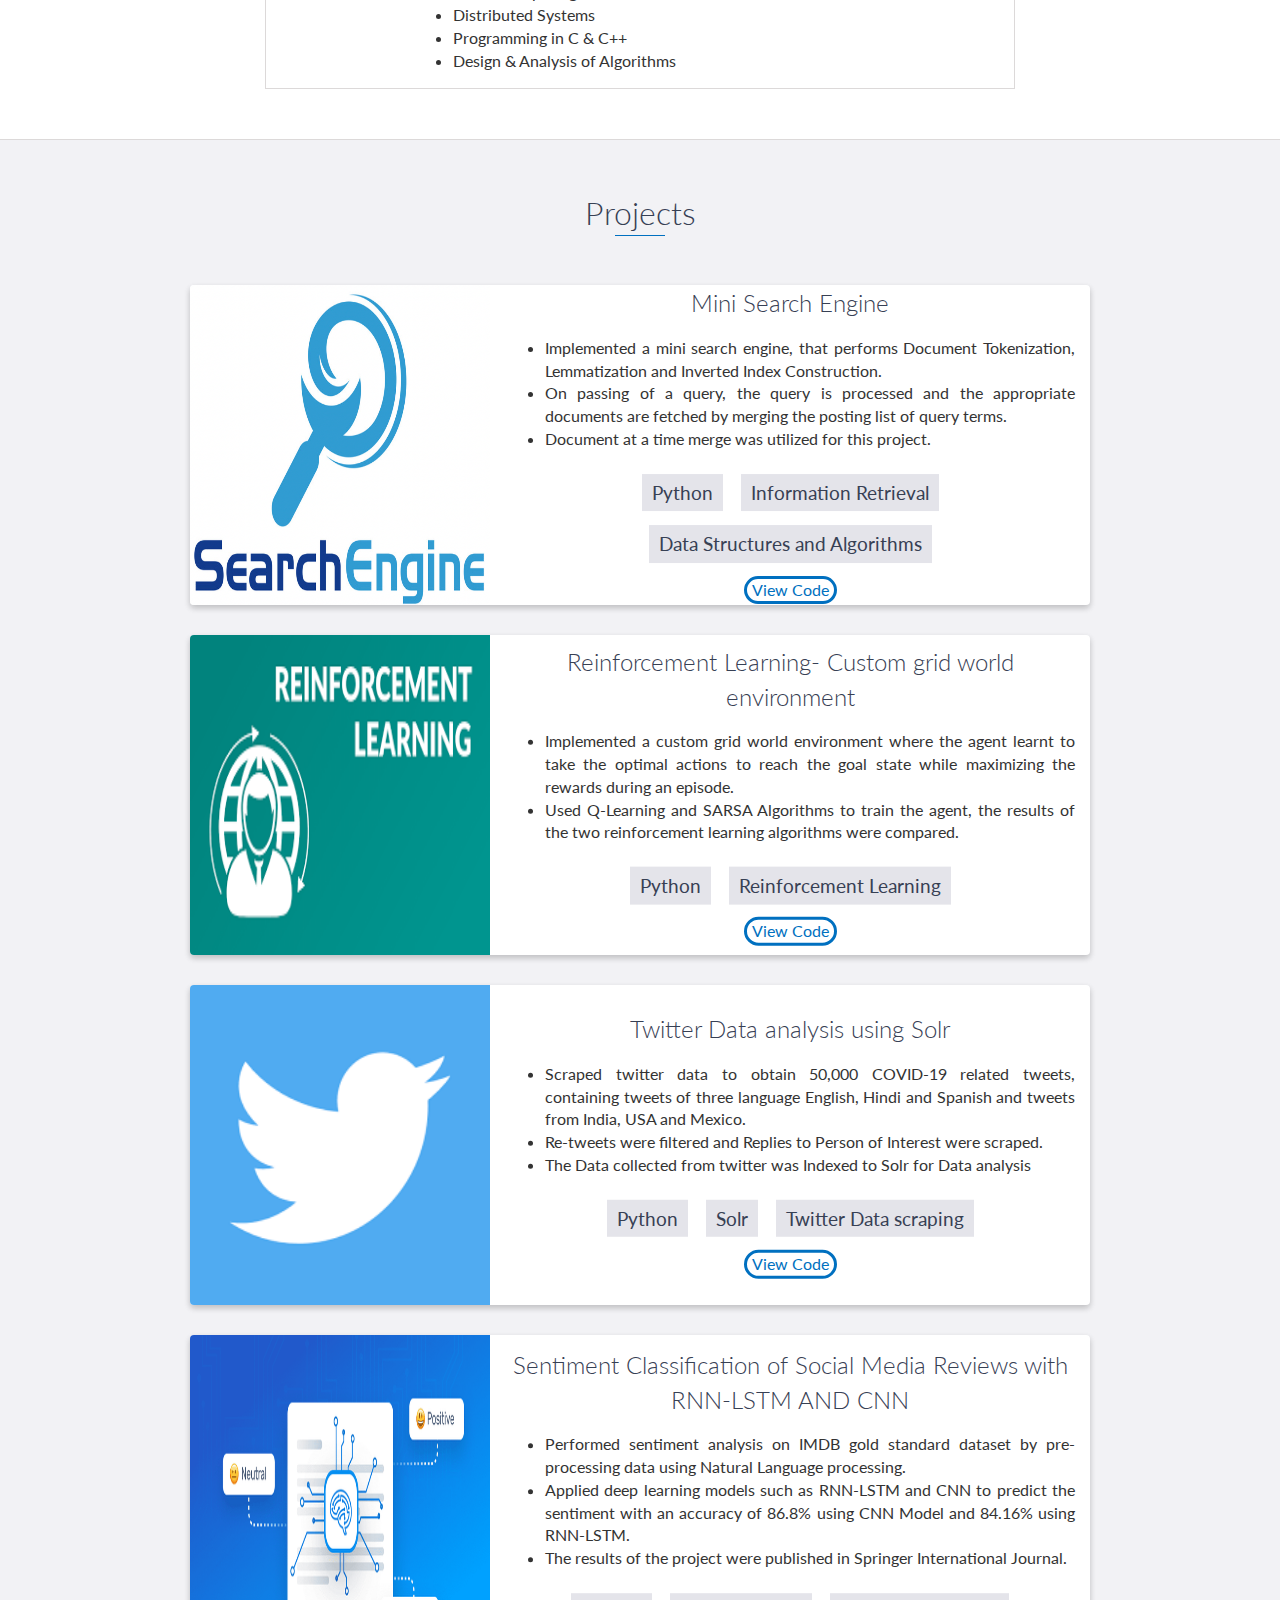
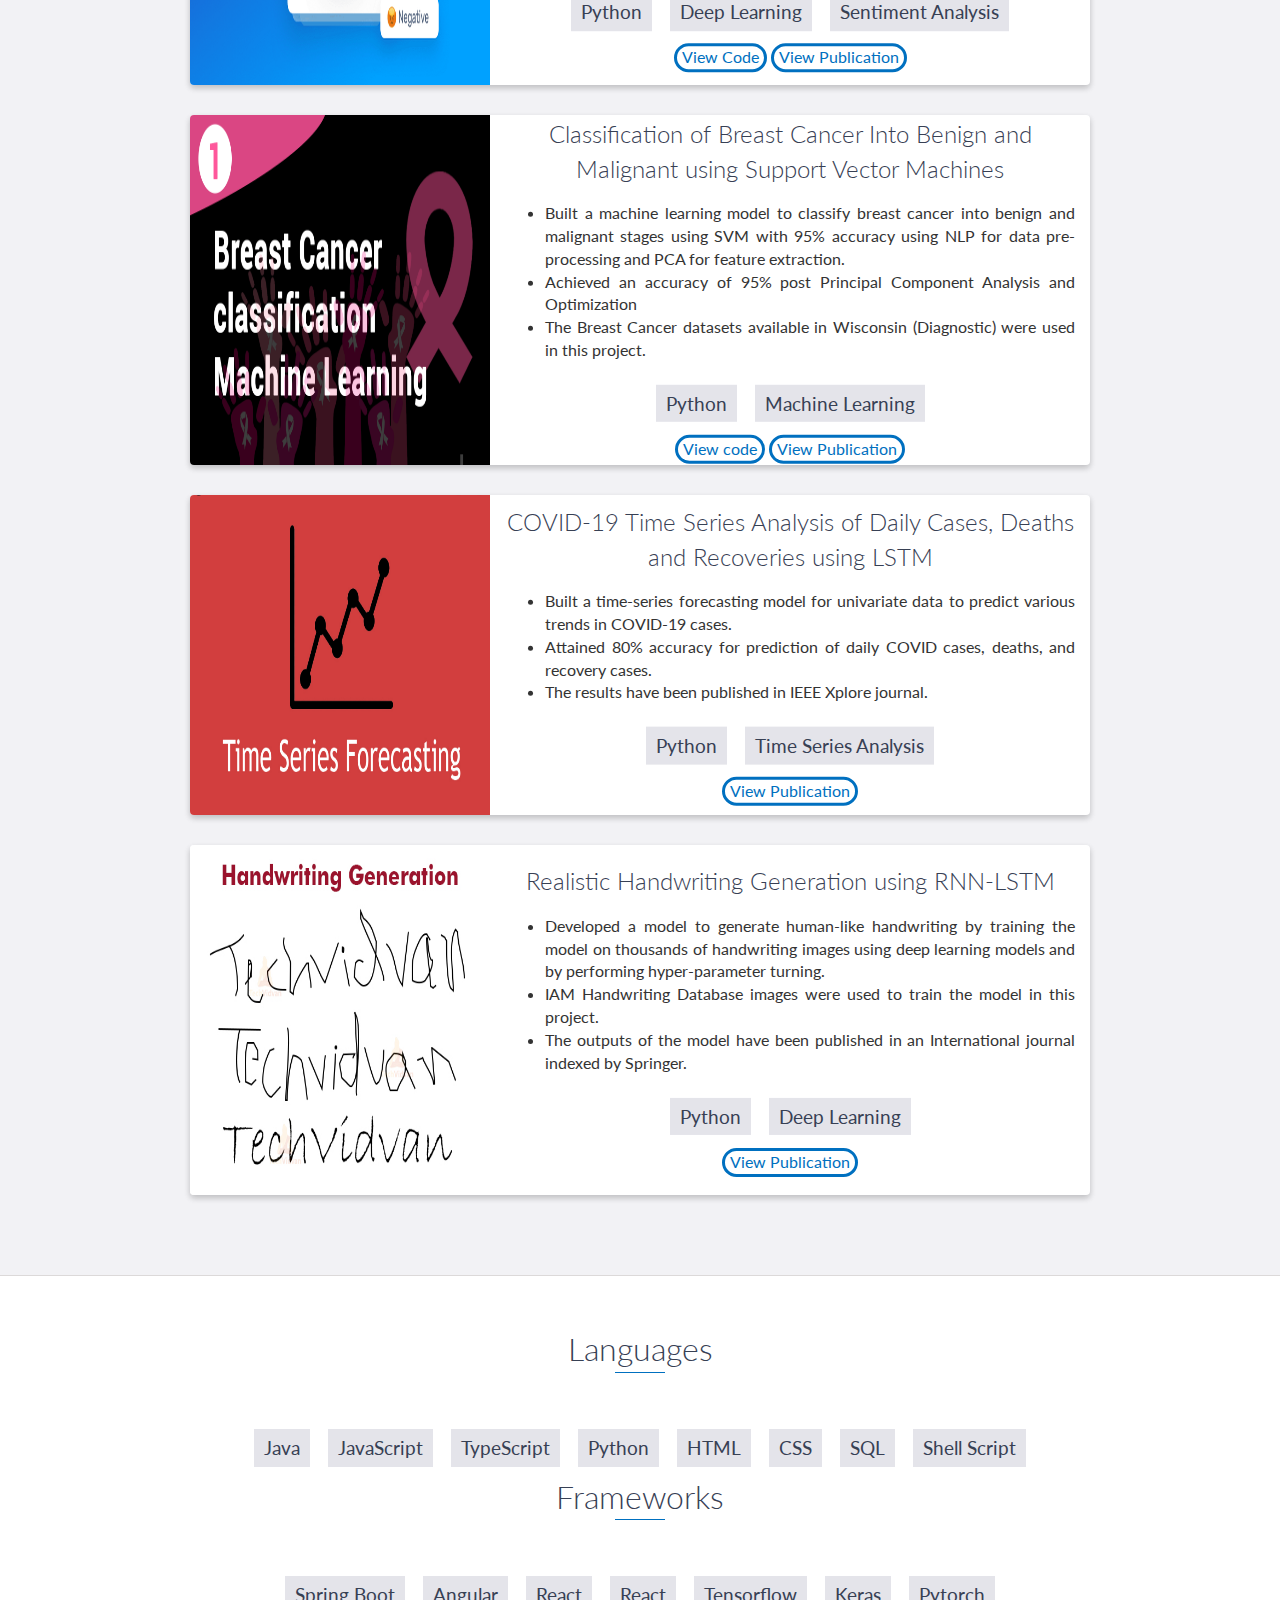
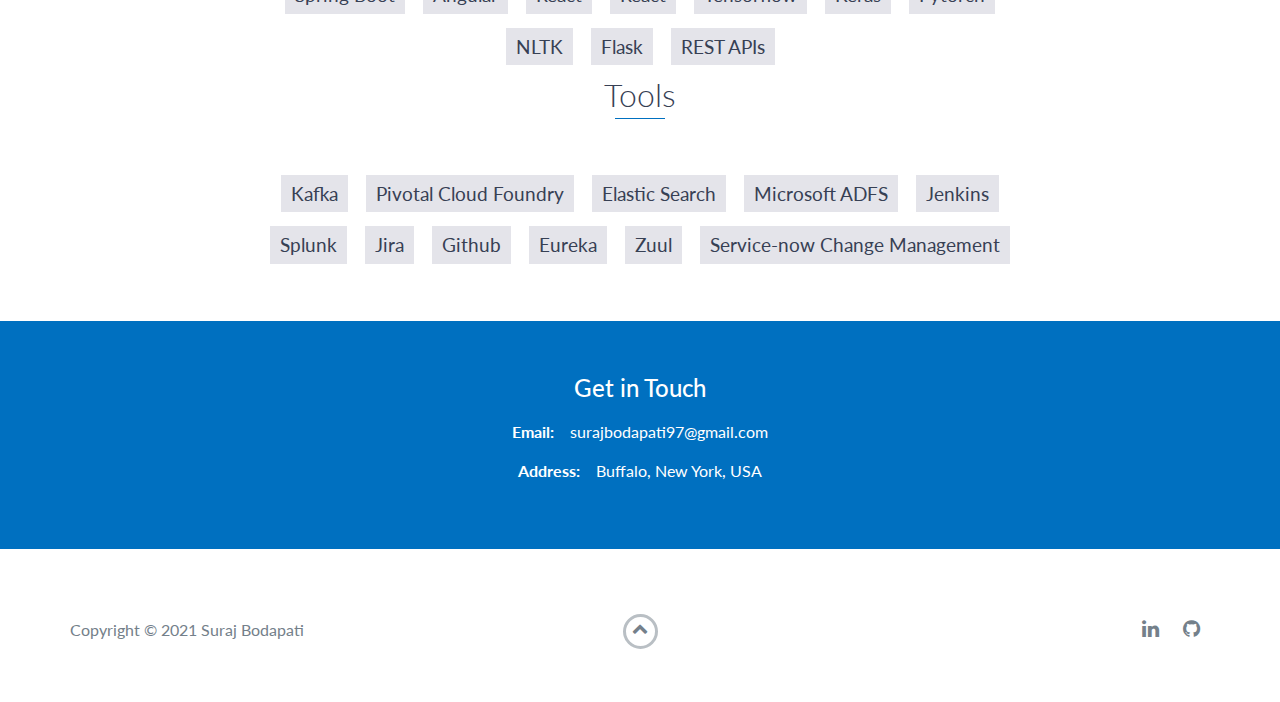
==== commit 06ceaaf5: "chnages5" ====
--- a/index.html
+++ b/index.html
@@ -53,19 +53,6 @@
             <h1>Suraj<br>Bodapati</h1>
             <h2>Software Engineer</h2>
             <a href="./Files/Suraj_Bodapati_Resume.pdf" target="_blank" class="btn-rounded-white">Download Resume</a>
-            <br>
-            <br>
-            <div class="col-sm-5 social">
-                <ul>
-                    <li>
-                        <a href="https://www.linkedin.com/in/suraj-bls/" target="_blank"><i class="fab fa-linkedin" aria-hidden="true"></i></a>
-                    </li>
-                    <li>
-                        <a href="https://github.com/lbodapat" target="_blank"><i class="fab fa-github" aria-hidden="true"></i></a>
-                    </li>
-                </ul>
-            </div>
-
         </div>
         <!-- End #lead-content -->
 
@@ -108,6 +95,18 @@
                         strengthen my fundamental CS skills and learn latest technologies.
                         I am passionate about my work and currently looking forward to work as software engineer at a company where I can work on challenging problems and grow professionally.
                     </p>
+                </div>
+                <br>
+                <br>
+                <div class="col-sm-5 social">
+                    <ul>
+                        <li>
+                            <a href="https://www.linkedin.com/in/suraj-bls/" target="_blank"><i class="fa fa-linkedin" aria-hidden="true"></i></a>
+                        </li>
+                        <li>
+                            <a href="https://github.com/lbodapat" target="_blank"><i class="fa fa-github" aria-hidden="true"></i></a>
+                        </li>
+                    </ul>
                 </div>
             </div>
         </div>
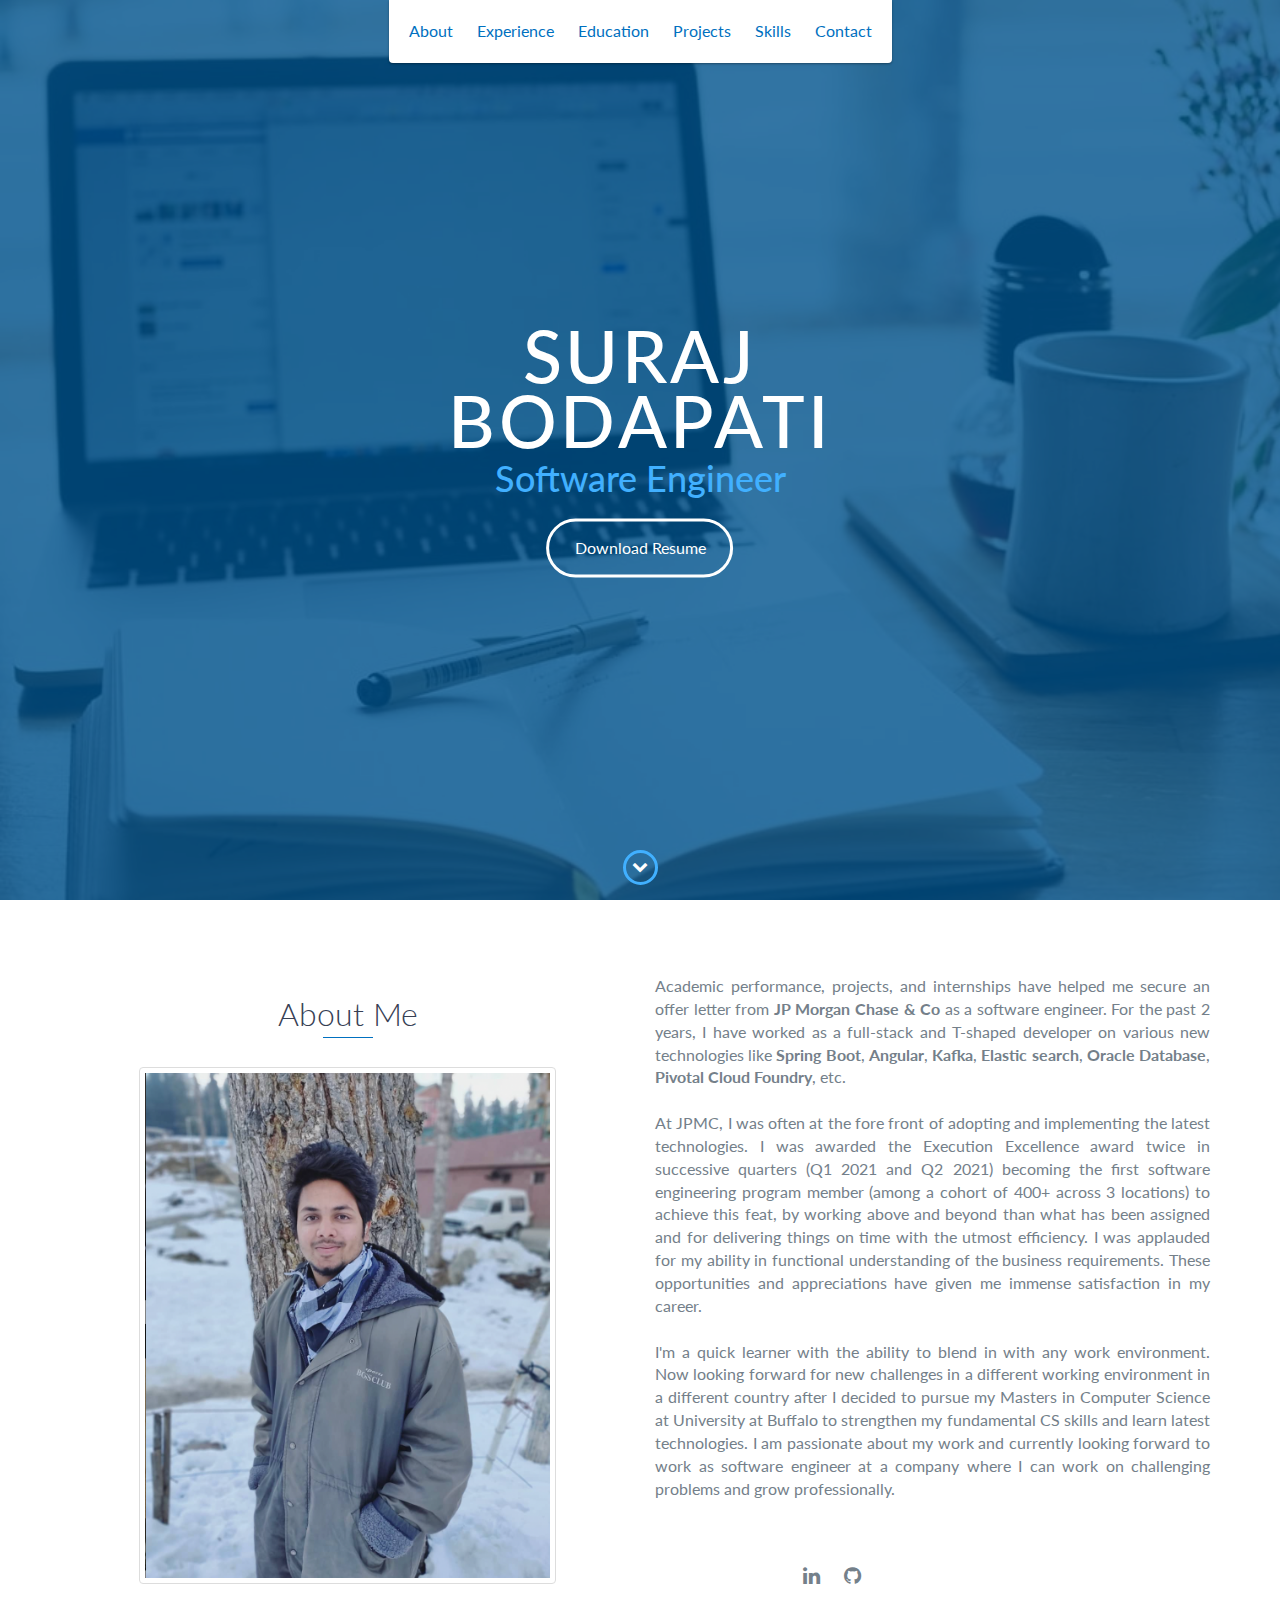
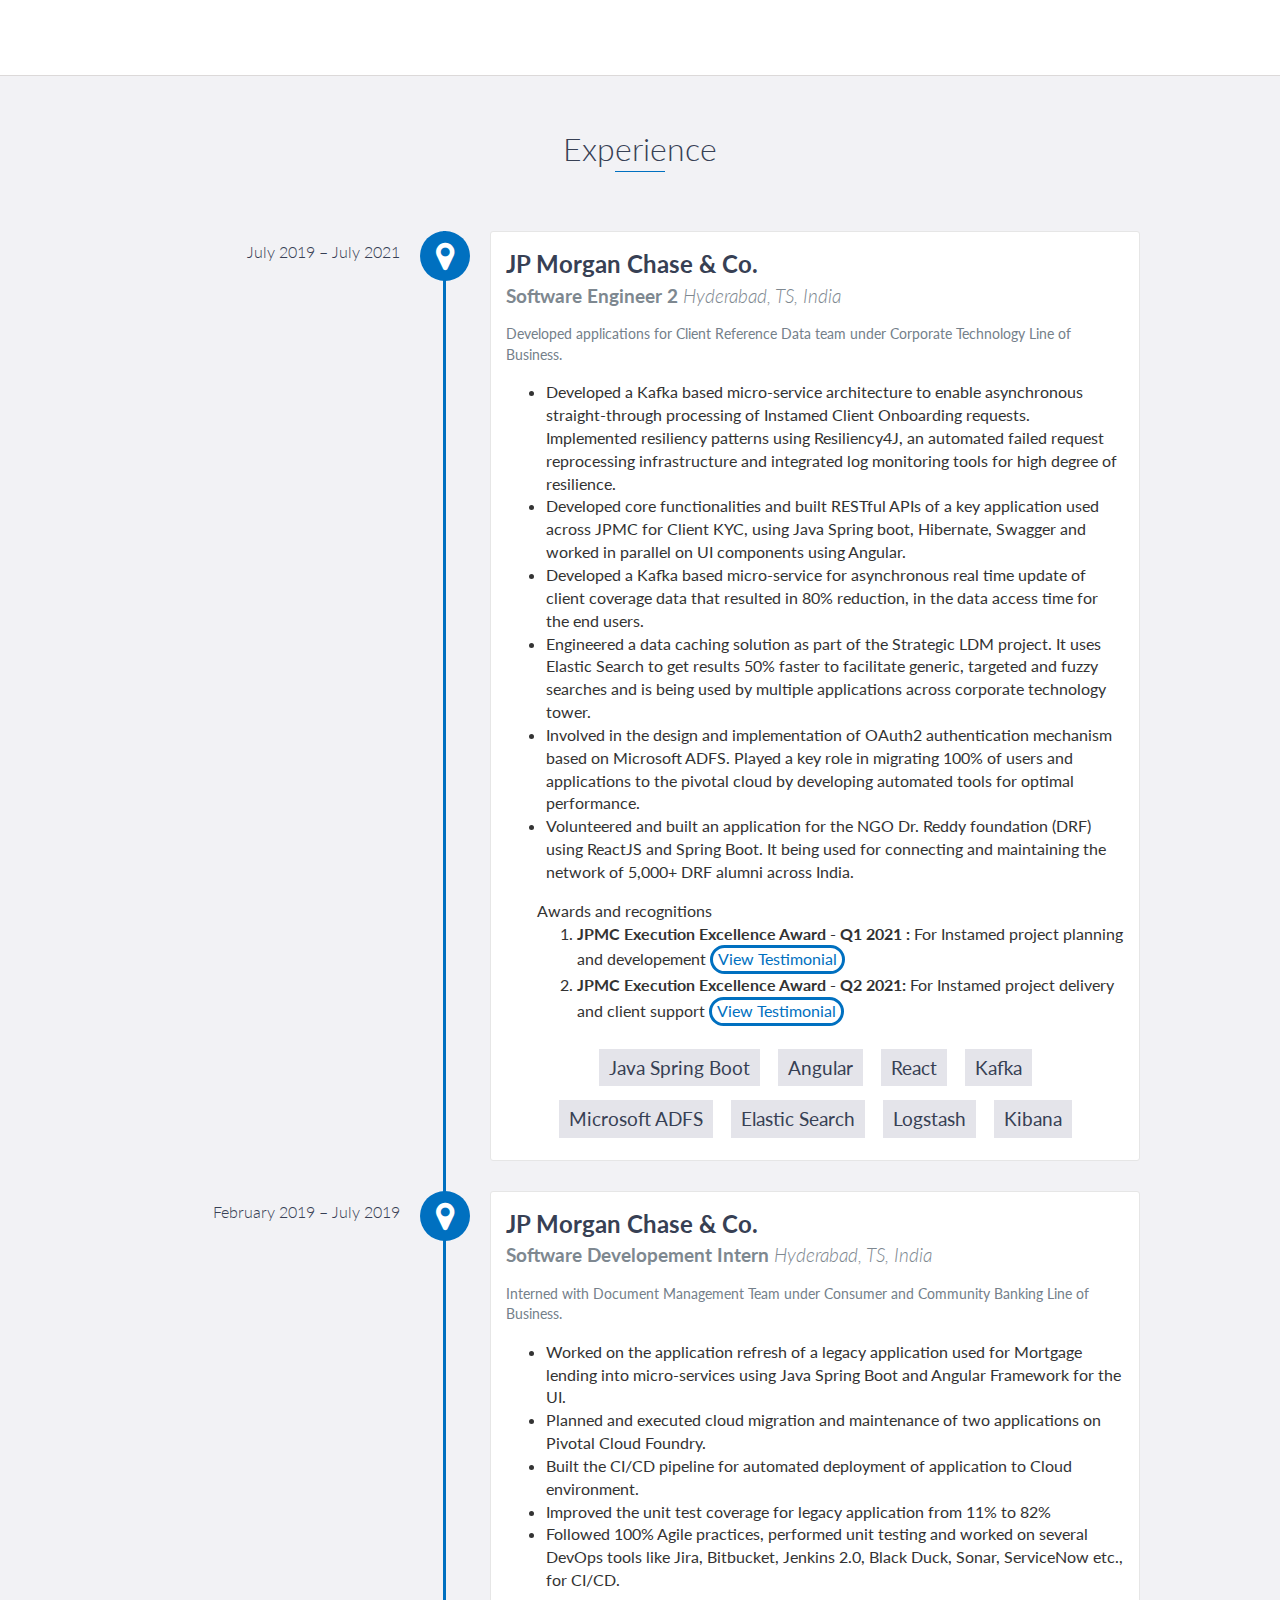
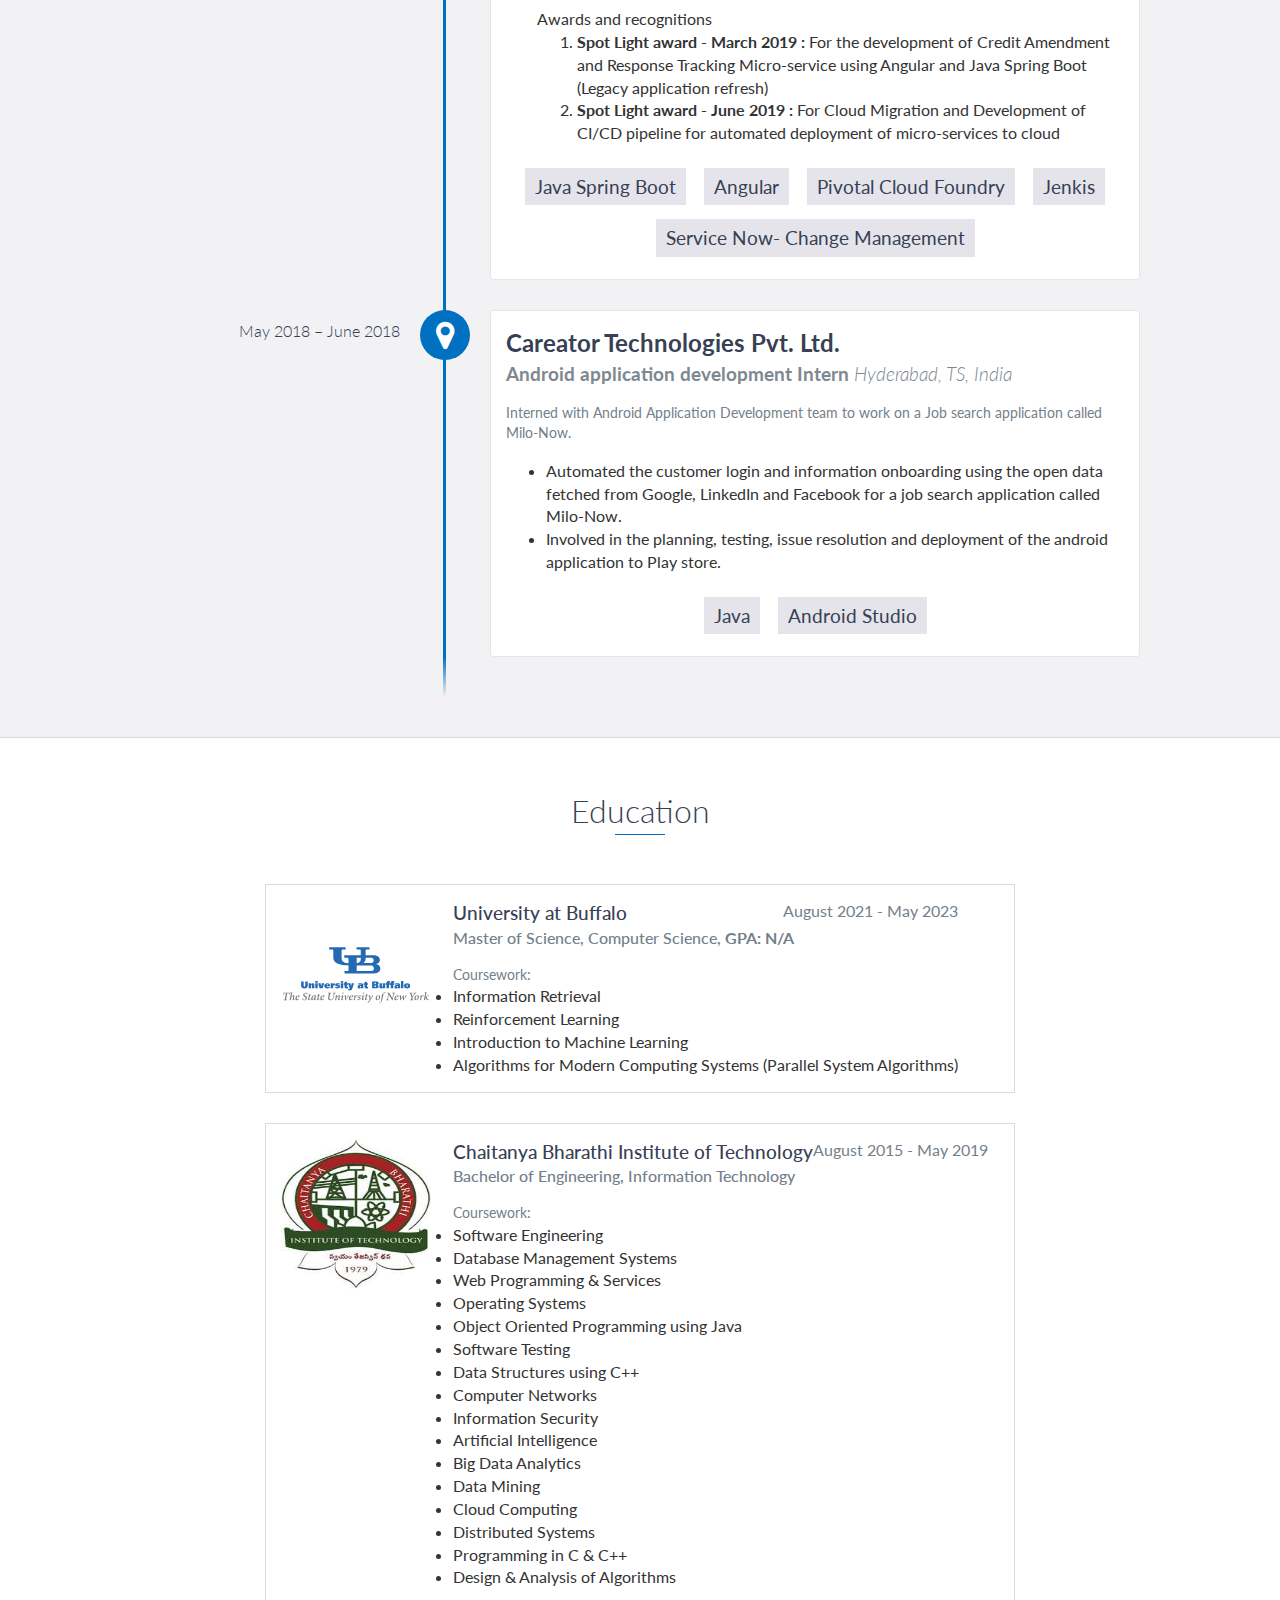
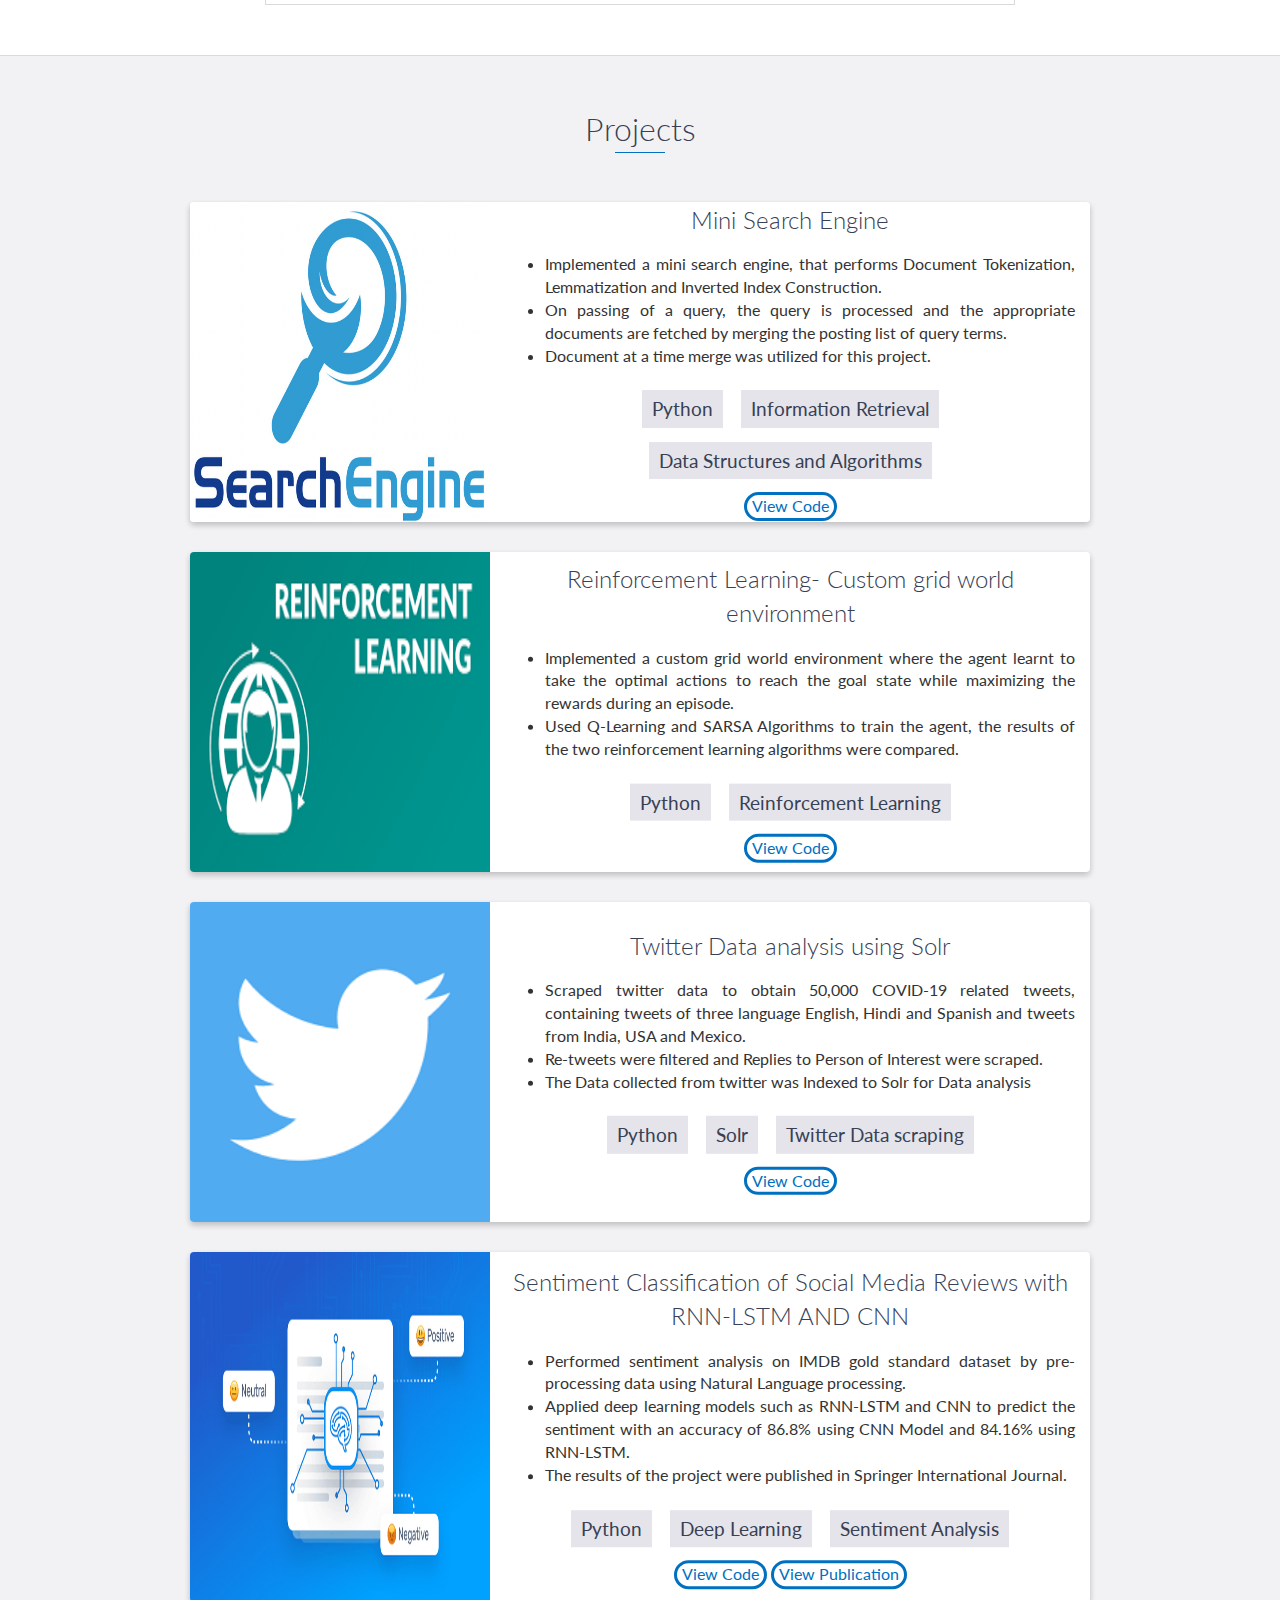
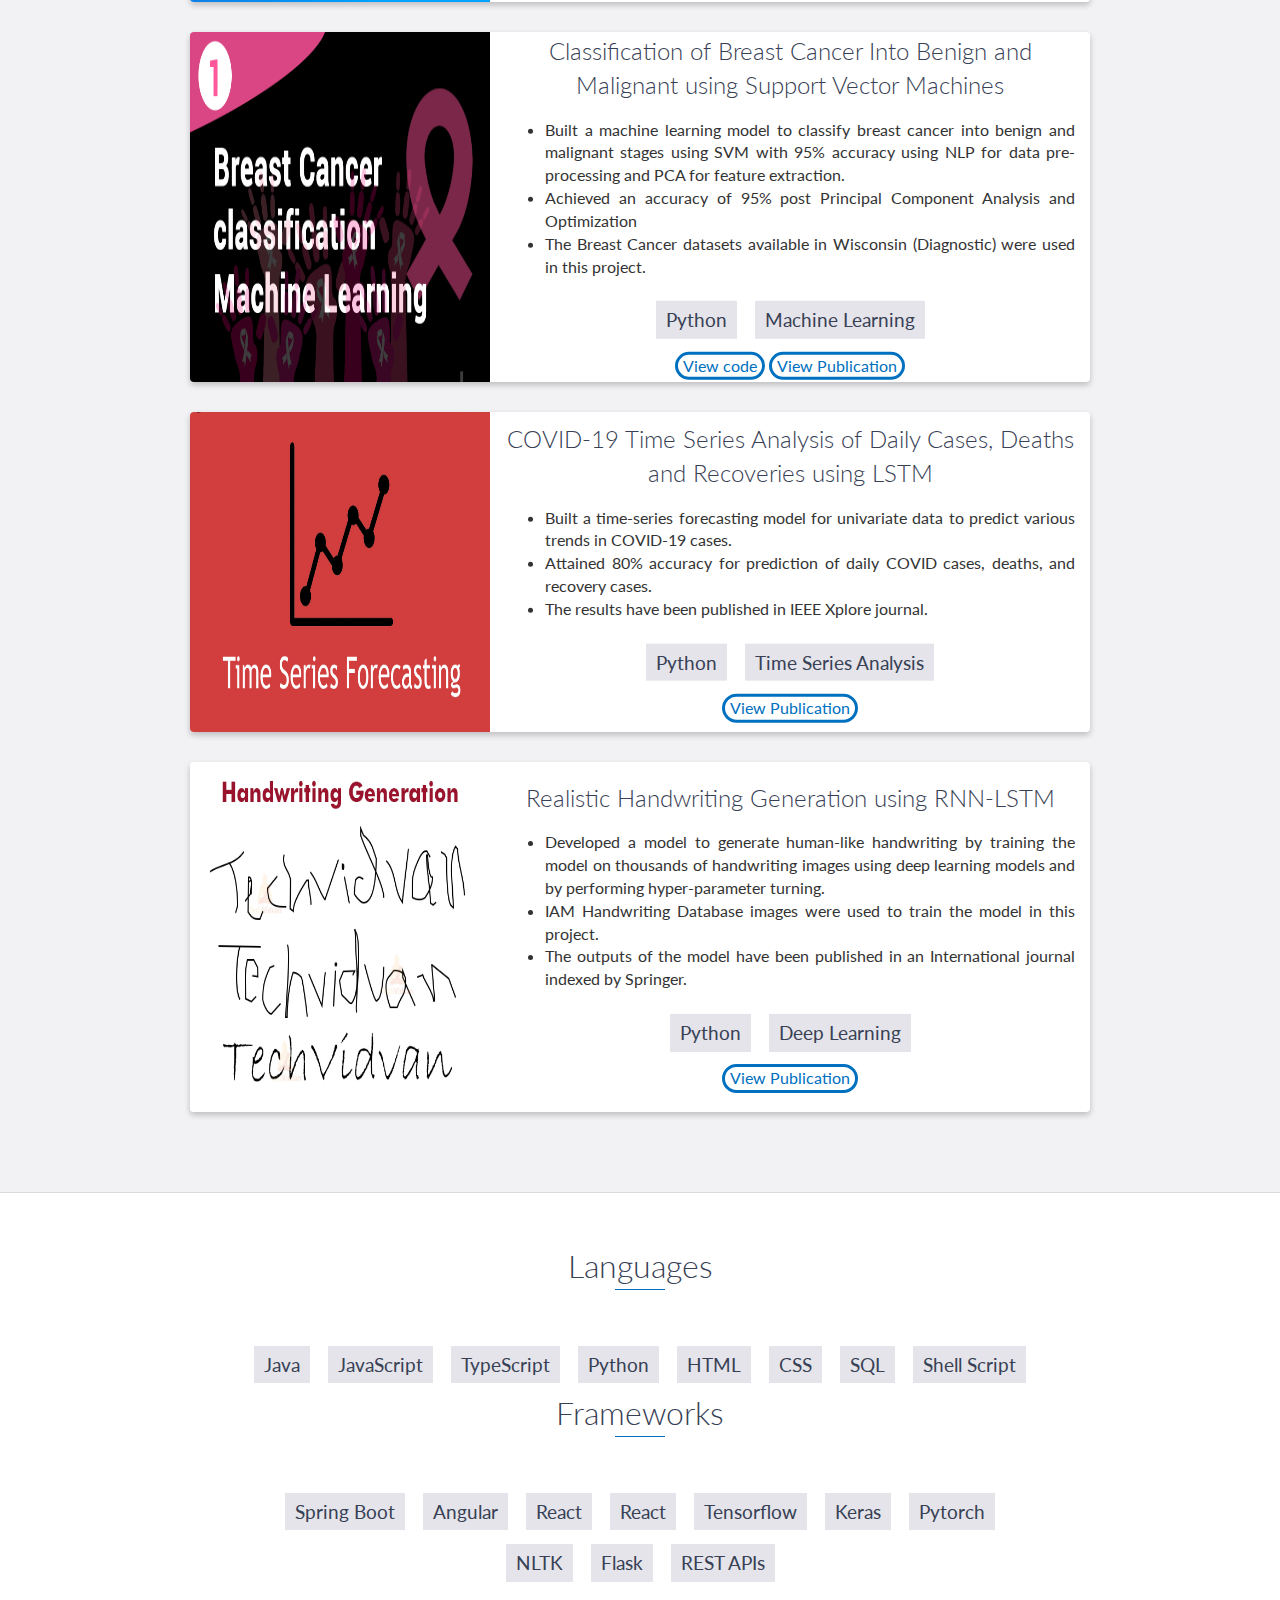
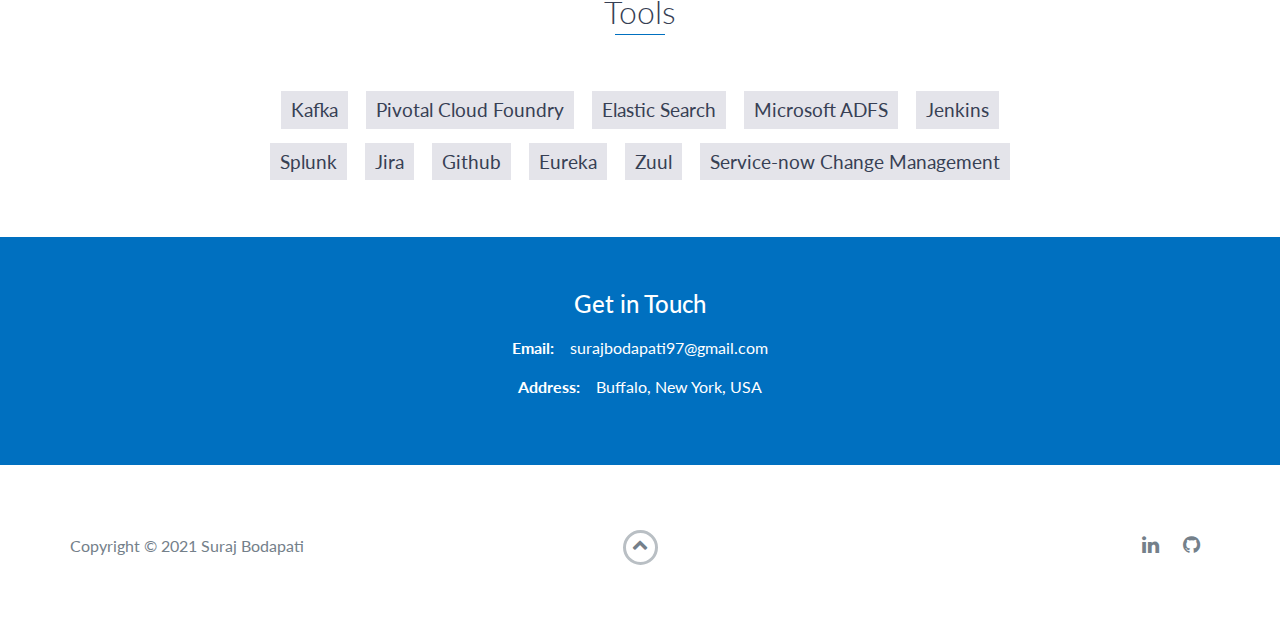
==== commit 39882b1f: "chnages6" ====
--- a/index.html
+++ b/index.html
@@ -95,18 +95,18 @@
                         strengthen my fundamental CS skills and learn latest technologies.
                         I am passionate about my work and currently looking forward to work as software engineer at a company where I can work on challenging problems and grow professionally.
                     </p>
-                </div>
-                <br>
-                <br>
-                <div class="col-sm-5 social">
-                    <ul>
-                        <li>
-                            <a href="https://www.linkedin.com/in/suraj-bls/" target="_blank"><i class="fa fa-linkedin" aria-hidden="true"></i></a>
-                        </li>
-                        <li>
-                            <a href="https://github.com/lbodapat" target="_blank"><i class="fa fa-github" aria-hidden="true"></i></a>
-                        </li>
-                    </ul>
+                    <br>
+                    <br>
+                    <div class="col-sm-5 social">
+                        <ul>
+                            <li>
+                                <a href="https://www.linkedin.com/in/suraj-bls/" target="_blank"><i class="fa fa-linkedin" aria-hidden="true"></i></a>
+                            </li>
+                            <li>
+                                <a href="https://github.com/lbodapat" target="_blank"><i class="fa fa-github" aria-hidden="true"></i></a>
+                            </li>
+                        </ul>
+                    </div>
                 </div>
             </div>
         </div>
